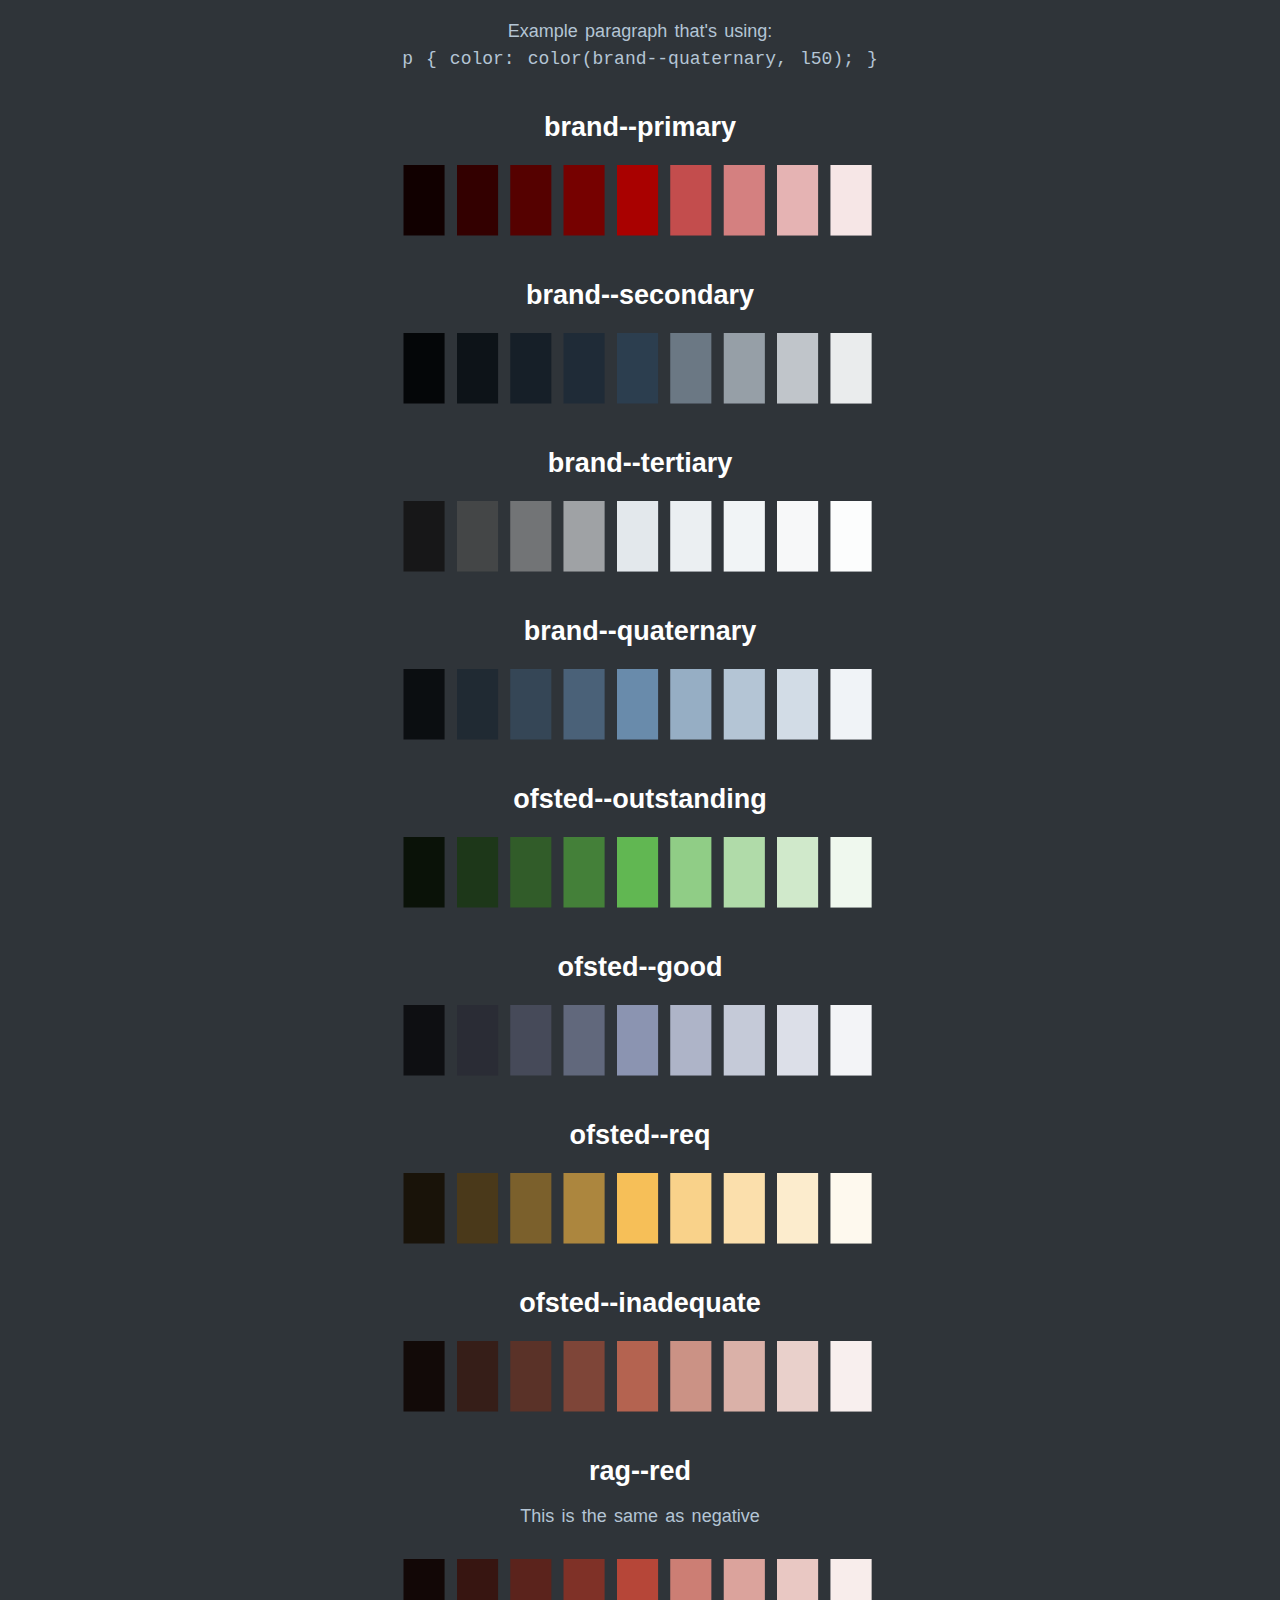
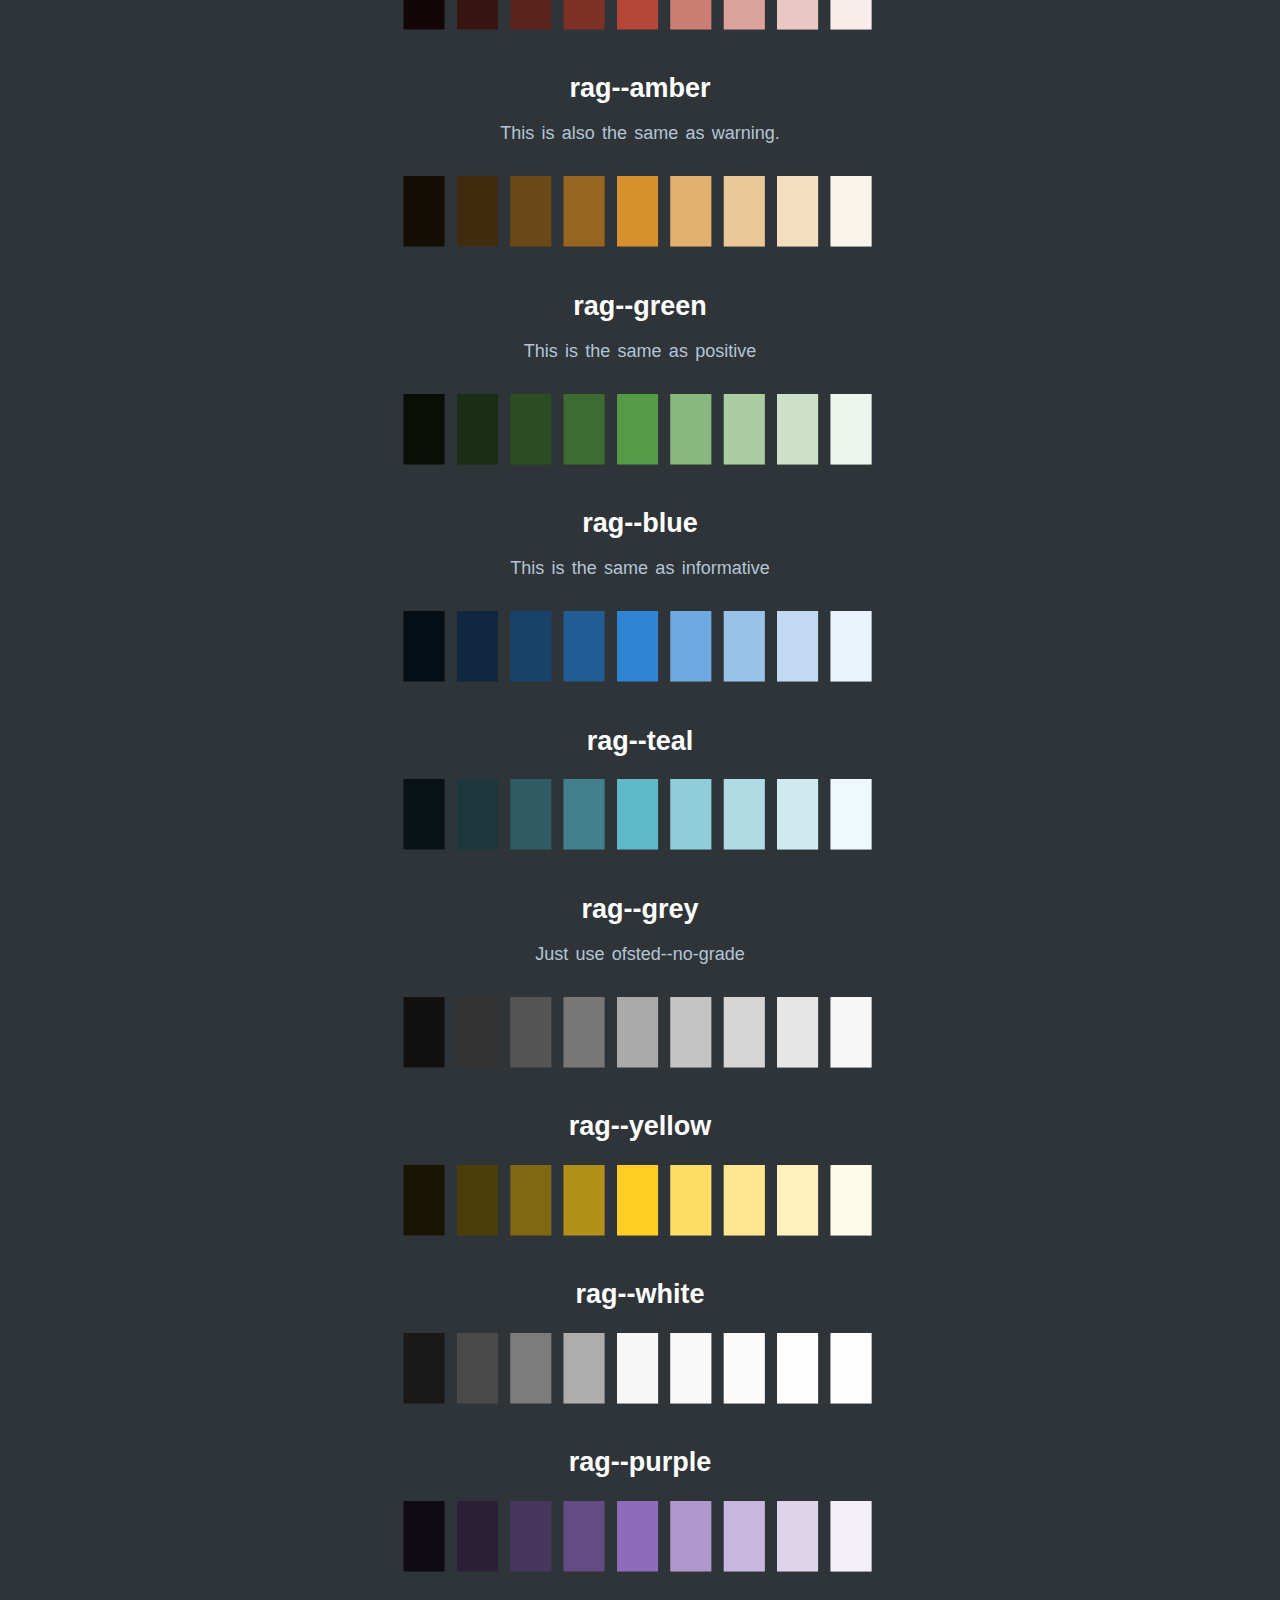
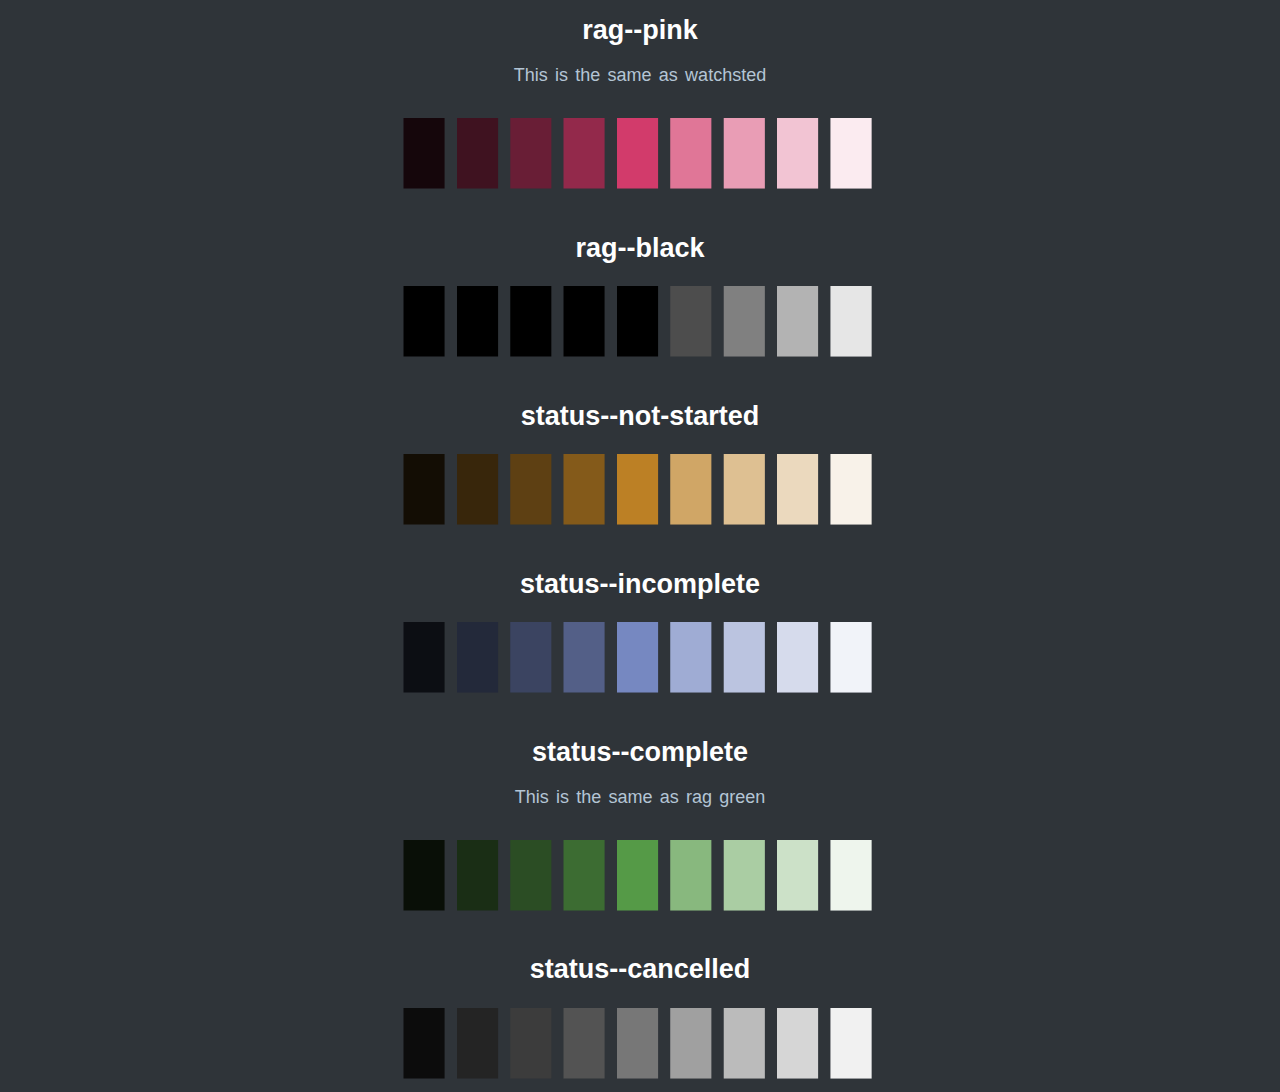
==== psp/sass-colors/index.html @ 6f85ba7f "sass colors example" ====
<!DOCTYPE html>
<html lang="en-GB" class="page  page--home">
<head>
<meta charset="UTF-8">
<meta name="viewport" content="width=device-width, minimum-scale=1.0">
<title>Sass Color Variants - Condensed</title>
<link href="style.css" rel="stylesheet" type="text/css">
</head>
<body>
    
<p>Example paragraph that's using: <br />

  <code>
    p {
    color: color(brand--quaternary, l50);
    }
  </code></p>

<h2>brand--primary</h2>
<span class="brand--primary-d90" title="d90">&block;</span>
<span class="brand--primary-d70" title="d70">&block;</span>
<span class="brand--primary-d50" title="d50">&block;</span>
<span class="brand--primary-d30" title="d30">&block;</span>
<span class="brand--primary">&block;</span>
<span class="brand--primary-l30" title="l30">&block;</span>
<span class="brand--primary-l50" title="l50">&block;</span>
<span class="brand--primary-l70" title="l70">&block;</span>
<span class="brand--primary-l90" title="l90">&block;</span>

<h2>brand--secondary</h2>
<span class="brand--secondary-d90" title="d90">&block;</span>
<span class="brand--secondary-d70" title="d70">&block;</span>
<span class="brand--secondary-d50" title="d50">&block;</span>
<span class="brand--secondary-d30" title="d30">&block;</span>
<span class="brand--secondary">&block;</span>
<span class="brand--secondary-l30" title="l30">&block;</span>
<span class="brand--secondary-l50" title="l50">&block;</span>
<span class="brand--secondary-l70" title="l70">&block;</span>
<span class="brand--secondary-l90" title="l90">&block;</span>

<h2>brand--tertiary</h2>
<span class="brand--tertiary-d90" title="d90">&block;</span>
<span class="brand--tertiary-d70" title="d70">&block;</span>
<span class="brand--tertiary-d50" title="d50">&block;</span>
<span class="brand--tertiary-d30" title="d30">&block;</span>
<span class="brand--tertiary">&block;</span>
<span class="brand--tertiary-l30" title="l30">&block;</span>
<span class="brand--tertiary-l50" title="l50">&block;</span>
<span class="brand--tertiary-l70" title="l70">&block;</span>
<span class="brand--tertiary-l90" title="l90">&block;</span>

<h2>brand--quaternary</h2>
<span class="brand--quaternary-d90" title="d90">&block;</span>
<span class="brand--quaternary-d70" title="d70">&block;</span>
<span class="brand--quaternary-d50" title="d50">&block;</span>
<span class="brand--quaternary-d30" title="d30">&block;</span>
<span class="brand--quaternary">&block;</span>
<span class="brand--quaternary-l30" title="l30">&block;</span>
<span class="brand--quaternary-l50" title="l50">&block;</span>
<span class="brand--quaternary-l70" title="l70">&block;</span>
<span class="brand--quaternary-l90" title="l90">&block;</span>

<h2>ofsted--outstanding</h2>
<span class="ofsted--outstanding-d90" title="d90">&block;</span>
<span class="ofsted--outstanding-d70" title="d70">&block;</span>
<span class="ofsted--outstanding-d50" title="d50">&block;</span>
<span class="ofsted--outstanding-d30" title="d30">&block;</span>
<span class="ofsted--outstanding">&block;</span>
<span class="ofsted--outstanding-l30" title="l30">&block;</span>
<span class="ofsted--outstanding-l50" title="l50">&block;</span>
<span class="ofsted--outstanding-l70" title="l70">&block;</span>
<span class="ofsted--outstanding-l90" title="l90">&block;</span>

<h2>ofsted--good</h2>
<span class="ofsted--good-d90" title="d90">&block;</span>
<span class="ofsted--good-d70" title="d70">&block;</span>
<span class="ofsted--good-d50" title="d50">&block;</span>
<span class="ofsted--good-d30" title="d30">&block;</span>
<span class="ofsted--good">&block;</span>
<span class="ofsted--good-l30" title="l30">&block;</span>
<span class="ofsted--good-l50" title="l50">&block;</span>
<span class="ofsted--good-l70" title="l70">&block;</span>
<span class="ofsted--good-l90" title="l90">&block;</span>

<h2>ofsted--req</h2>
<span class="ofsted--req-d90" title="d90">&block;</span>
<span class="ofsted--req-d70" title="d70">&block;</span>
<span class="ofsted--req-d50" title="d50">&block;</span>
<span class="ofsted--req-d30" title="d30">&block;</span>
<span class="ofsted--req">&block;</span>
<span class="ofsted--req-l30" title="l30">&block;</span>
<span class="ofsted--req-l50" title="l50">&block;</span>
<span class="ofsted--req-l70" title="l70">&block;</span>
<span class="ofsted--req-l90" title="l90">&block;</span>

<h2>ofsted--inadequate</h2>
<span class="ofsted--inadequate-d90" title="d90">&block;</span>
<span class="ofsted--inadequate-d70" title="d70">&block;</span>
<span class="ofsted--inadequate-d50" title="d50">&block;</span>
<span class="ofsted--inadequate-d30" title="d30">&block;</span>
<span class="ofsted--inadequate">&block;</span>
<span class="ofsted--inadequate-l30" title="l30">&block;</span>
<span class="ofsted--inadequate-l50" title="l50">&block;</span>
<span class="ofsted--inadequate-l70" title="l70">&block;</span>
<span class="ofsted--inadequate-l90" title="l90">&block;</span>

<h2>rag--red</h2>
<p>This is the same as negative</p>
<span class="rag--red-d90" title="d90">&block;</span>
<span class="rag--red-d70" title="d70">&block;</span>
<span class="rag--red-d50" title="d50">&block;</span>
<span class="rag--red-d30" title="d30">&block;</span>
<span class="rag--red">&block;</span>
<span class="rag--red-l30" title="l30">&block;</span>
<span class="rag--red-l50" title="l50">&block;</span>
<span class="rag--red-l70" title="l70">&block;</span>
<span class="rag--red-l90" title="l90">&block;</span>

<h2>rag--amber</h2>
<p>This is also the same as warning.</p>
<span class="rag--amber-d90" title="d90">&block;</span>
<span class="rag--amber-d70" title="d70">&block;</span>
<span class="rag--amber-d50" title="d50">&block;</span>
<span class="rag--amber-d30" title="d30">&block;</span>
<span class="rag--amber">&block;</span>
<span class="rag--amber-l30" title="l30">&block;</span>
<span class="rag--amber-l50" title="l50">&block;</span>
<span class="rag--amber-l70" title="l70">&block;</span>
<span class="rag--amber-l90" title="l90">&block;</span>

<h2>rag--green</h2>
<p>This is the same as positive</p>
<span class="rag--green-d90" title="d90">&block;</span>
<span class="rag--green-d70" title="d70">&block;</span>
<span class="rag--green-d50" title="d50">&block;</span>
<span class="rag--green-d30" title="d30">&block;</span>
<span class="rag--green">&block;</span>
<span class="rag--green-l30" title="l30">&block;</span>
<span class="rag--green-l50" title="l50">&block;</span>
<span class="rag--green-l70" title="l70">&block;</span>
<span class="rag--green-l90" title="l90">&block;</span>

<h2>rag--blue</h2>
<p>This is the same as informative</p>
<span class="rag--blue-d90" title="d90">&block;</span>
<span class="rag--blue-d70" title="d70">&block;</span>
<span class="rag--blue-d50" title="d50">&block;</span>
<span class="rag--blue-d30" title="d30">&block;</span>
<span class="rag--blue">&block;</span>
<span class="rag--blue-l30" title="l30">&block;</span>
<span class="rag--blue-l50" title="l50">&block;</span>
<span class="rag--blue-l70" title="l70">&block;</span>
<span class="rag--blue-l90" title="l90">&block;</span>

<h2>rag--teal</h2>
<span class="rag--teal-d90" title="d90">&block;</span>
<span class="rag--teal-d70" title="d70">&block;</span>
<span class="rag--teal-d50" title="d50">&block;</span>
<span class="rag--teal-d30" title="d30">&block;</span>
<span class="rag--teal">&block;</span>
<span class="rag--teal-l30" title="l30">&block;</span>
<span class="rag--teal-l50" title="l50">&block;</span>
<span class="rag--teal-l70" title="l70">&block;</span>
<span class="rag--teal-l90" title="l90">&block;</span>

<h2>rag--grey</h2>
<p>Just use ofsted--no-grade</p>
<span class="ofsted--no-grade-d90" title="d90">&block;</span>
<span class="ofsted--no-grade-d70" title="d70">&block;</span>
<span class="ofsted--no-grade-d50" title="d50">&block;</span>
<span class="ofsted--no-grade-d30" title="d30">&block;</span>
<span class="ofsted--no-grade">&block;</span>
<span class="ofsted--no-grade-l30" title="l30">&block;</span>
<span class="ofsted--no-grade-l50" title="l50">&block;</span>
<span class="ofsted--no-grade-l70" title="l70">&block;</span>
<span class="ofsted--no-grade-l90" title="l90">&block;</span>

<h2>rag--yellow</h2>
<span class="rag--yellow-d90" title="d90">&block;</span>
<span class="rag--yellow-d70" title="d70">&block;</span>
<span class="rag--yellow-d50" title="d50">&block;</span>
<span class="rag--yellow-d30" title="d30">&block;</span>
<span class="rag--yellow">&block;</span>
<span class="rag--yellow-l30" title="l30">&block;</span>
<span class="rag--yellow-l50" title="l50">&block;</span>
<span class="rag--yellow-l70" title="l70">&block;</span>
<span class="rag--yellow-l90" title="l90">&block;</span>

<h2>rag--white</h2>
<span class="rag--white-d90" title="d90">&block;</span>
<span class="rag--white-d70" title="d70">&block;</span>
<span class="rag--white-d50" title="d50">&block;</span>
<span class="rag--white-d30" title="d30">&block;</span>
<span class="rag--white">&block;</span>
<span class="rag--white-l30" title="l30">&block;</span>
<span class="rag--white-l50" title="l50">&block;</span>
<span class="rag--white-l70" title="l70">&block;</span>
<span class="rag--white-l90" title="l90">&block;</span>

<h2>rag--purple</h2>
<span class="rag--purple-d90" title="d90">&block;</span>
<span class="rag--purple-d70" title="d70">&block;</span>
<span class="rag--purple-d50" title="d50">&block;</span>
<span class="rag--purple-d30" title="d30">&block;</span>
<span class="rag--purple">&block;</span>
<span class="rag--purple-l30" title="l30">&block;</span>
<span class="rag--purple-l50" title="l50">&block;</span>
<span class="rag--purple-l70" title="l70">&block;</span>
<span class="rag--purple-l90" title="l90">&block;</span>

<h2>rag--pink</h2>
<p>This is the same as watchsted</p>
<span class="rag--pink-d90" title="d90">&block;</span>
<span class="rag--pink-d70" title="d70">&block;</span>
<span class="rag--pink-d50" title="d50">&block;</span>
<span class="rag--pink-d30" title="d30">&block;</span>
<span class="rag--pink">&block;</span>
<span class="rag--pink-l30" title="l30">&block;</span>
<span class="rag--pink-l50" title="l50">&block;</span>
<span class="rag--pink-l70" title="l70">&block;</span>
<span class="rag--pink-l90" title="l90">&block;</span>

<h2>rag--black</h2>
<span class="rag--black-d90" title="d90">&block;</span>
<span class="rag--black-d70" title="d70">&block;</span>
<span class="rag--black-d50" title="d50">&block;</span>
<span class="rag--black-d30" title="d30">&block;</span>
<span class="rag--black">&block;</span>
<span class="rag--black-l30" title="l30">&block;</span>
<span class="rag--black-l50" title="l50">&block;</span>
<span class="rag--black-l70" title="l70">&block;</span>
<span class="rag--black-l90" title="l90">&block;</span>

<h2>status--not-started</h2>
<span class="status--not-started-d90" title="d90">&block;</span>
<span class="status--not-started-d70" title="d70">&block;</span>
<span class="status--not-started-d50" title="d50">&block;</span>
<span class="status--not-started-d30" title="d30">&block;</span>
<span class="status--not-started">&block;</span>
<span class="status--not-started-l30" title="l30">&block;</span>
<span class="status--not-started-l50" title="l50">&block;</span>
<span class="status--not-started-l70" title="l70">&block;</span>
<span class="status--not-started-l90" title="l90">&block;</span>

<h2>status--incomplete</h2>
<span class="status--incomplete-d90" title="d90">&block;</span>
<span class="status--incomplete-d70" title="d70">&block;</span>
<span class="status--incomplete-d50" title="d50">&block;</span>
<span class="status--incomplete-d30" title="d30">&block;</span>
<span class="status--incomplete">&block;</span>
<span class="status--incomplete-l30" title="l30">&block;</span>
<span class="status--incomplete-l50" title="l50">&block;</span>
<span class="status--incomplete-l70" title="l70">&block;</span>
<span class="status--incomplete-l90" title="l90">&block;</span>

<h2>status--complete</h2>
<p>This is the same as rag green</p>
<span class="rag--green-d90" title="d90">&block;</span>
<span class="rag--green-d70" title="d70">&block;</span>
<span class="rag--green-d50" title="d50">&block;</span>
<span class="rag--green-d30" title="d30">&block;</span>
<span class="rag--green">&block;</span>
<span class="rag--green-l30" title="l30">&block;</span>
<span class="rag--green-l50" title="l50">&block;</span>
<span class="rag--green-l70" title="l70">&block;</span>
<span class="rag--green-l90" title="l90">&block;</span>

<h2>status--cancelled</h2>
<span class="status--cancelled-d90" title="d90">&block;</span>
<span class="status--cancelled-d70" title="d70">&block;</span>
<span class="status--cancelled-d50" title="d50">&block;</span>
<span class="status--cancelled-d30" title="d30">&block;</span>
<span class="status--cancelled">&block;</span>
<span class="status--cancelled-l30" title="l30">&block;</span>
<span class="status--cancelled-l50" title="l50">&block;</span>
<span class="status--cancelled-l70" title="l70">&block;</span>
<span class="status--cancelled-l90" title="l90">&block;</span>
---- psp/sass-colors/style.css ----
@import url("https://fonts.googleapis.com/css?family=Open + Sans:400, 700");
body {
  background-color: #2f3439;
  font-family: "Open Sans", sans-serif;
  text-align: center;
  color: white;
  line-height: 1.5;
  font-size: 18px;
  word-spacing: 0.125em; }

h2 {
  line-height: 1;
  margin-top: 1.5em;
  margin-bottom: 0.5em; }

span {
  display: inline-block;
  margin-right: 5px;
  font-size: 58px; }

.brand--primary {
  color: #a90100; }

.brand--primary-l30 {
  color: #c34d4d; }

.brand--primary-d30 {
  color: #760100; }

.brand--primary-l50 {
  color: #d48080; }

.brand--primary-d50 {
  color: #550100; }

.brand--primary-l70 {
  color: #e5b3b3; }

.brand--primary-d70 {
  color: #330000; }

.brand--primary-l90 {
  color: #f6e6e6; }

.brand--primary-d90 {
  color: #110000; }

.brand--secondary {
  color: #2c3e4f; }

.brand--secondary-l30 {
  color: #6b7884; }

.brand--secondary-d30 {
  color: #1f2b37; }

.brand--secondary-l50 {
  color: #969fa7; }

.brand--secondary-d50 {
  color: #161f28; }

.brand--secondary-l70 {
  color: #c0c5ca; }

.brand--secondary-d70 {
  color: #0d1318; }

.brand--secondary-l90 {
  color: #eaeced; }

.brand--secondary-d90 {
  color: #040608; }

.brand--tertiary {
  color: #e3e8ec; }

.brand--tertiary-l30 {
  color: #ebeff2; }

.brand--tertiary-d30 {
  color: #9fa2a5; }

.brand--tertiary-l50 {
  color: #f1f4f6; }

.brand--tertiary-d50 {
  color: #727476; }

.brand--tertiary-l70 {
  color: #f7f8f9; }

.brand--tertiary-d70 {
  color: #444647; }

.brand--tertiary-l90 {
  color: #fcfdfd; }

.brand--tertiary-d90 {
  color: #171718; }

.brand--quaternary {
  color: #698bab; }

.brand--quaternary-l30 {
  color: #96aec4; }

.brand--quaternary-d30 {
  color: #4a6178; }

.brand--quaternary-l50 {
  color: #b4c5d5; }

.brand--quaternary-d50 {
  color: #354656; }

.brand--quaternary-l70 {
  color: #d2dce6; }

.brand--quaternary-d70 {
  color: #202a33; }

.brand--quaternary-l90 {
  color: #f0f3f7; }

.brand--quaternary-d90 {
  color: #0b0e11; }

.rag--red {
  color: #b64638; }

.rag--red-l30 {
  color: #cc7e74; }

.rag--red-d30 {
  color: #7f3127; }

.rag--red-l50 {
  color: #dba39c; }

.rag--red-d50 {
  color: #5b231c; }

.rag--red-l70 {
  color: #e9c8c3; }

.rag--red-d70 {
  color: #371511; }

.rag--red-l90 {
  color: #f8edeb; }

.rag--red-d90 {
  color: #120706; }

.rag--blue {
  color: #3184d4; }

.rag--blue-l30 {
  color: #6fa9e1; }

.rag--blue-d30 {
  color: #225c94; }

.rag--blue-l50 {
  color: #98c2ea; }

.rag--blue-d50 {
  color: #19426a; }

.rag--blue-l70 {
  color: #c1daf2; }

.rag--blue-d70 {
  color: #0f2840; }

.rag--blue-l90 {
  color: #eaf3fb; }

.rag--blue-d90 {
  color: #050d15; }

.rag--amber {
  color: #d6902e; }

.rag--amber-l30 {
  color: #e2b16d; }

.rag--amber-d30 {
  color: #966520; }

.rag--amber-l50 {
  color: #ebc897; }

.rag--amber-d50 {
  color: #6b4817; }

.rag--amber-l70 {
  color: #f3dec0; }

.rag--amber-d70 {
  color: #402b0e; }

.rag--amber-l90 {
  color: #fbf4ea; }

.rag--amber-d90 {
  color: #150e05; }

.rag--green {
  color: #559a47; }

.rag--green-l30 {
  color: #88b87e; }

.rag--green-d30 {
  color: #3c6c32; }

.rag--green-l50 {
  color: #aacda3; }

.rag--green-d50 {
  color: #2b4d24; }

.rag--green-l70 {
  color: #cce1c8; }

.rag--green-d70 {
  color: #1a2e15; }

.rag--green-l90 {
  color: #eef5ed; }

.rag--green-d90 {
  color: #090f07; }

.rag--yellow {
  color: #fece25; }

.rag--yellow-l30 {
  color: #fedd66; }

.rag--yellow-d30 {
  color: #b2901a; }

.rag--yellow-l50 {
  color: #ffe792; }

.rag--yellow-d50 {
  color: #7f6713; }

.rag--yellow-l70 {
  color: #fff0be; }

.rag--yellow-d70 {
  color: #4c3e0b; }

.rag--yellow-l90 {
  color: #fffae9; }

.rag--yellow-d90 {
  color: #191504; }

.rag--purple {
  color: #8e6cbb; }

.rag--purple-l30 {
  color: #b098cf; }

.rag--purple-d30 {
  color: #634c83; }

.rag--purple-l50 {
  color: #c7b6dd; }

.rag--purple-d50 {
  color: #47365e; }

.rag--purple-l70 {
  color: #ddd3eb; }

.rag--purple-d70 {
  color: #2b2038; }

.rag--purple-l90 {
  color: #f4f0f8; }

.rag--purple-d90 {
  color: #0e0b13; }

.rag--white {
  color: #f7f7f7; }

.rag--white-l30 {
  color: #f9f9f9; }

.rag--white-d30 {
  color: #adadad; }

.rag--white-l50 {
  color: #fbfbfb; }

.rag--white-d50 {
  color: #7c7c7c; }

.rag--white-l70 {
  color: #fdfdfd; }

.rag--white-d70 {
  color: #4a4a4a; }

.rag--white-l90 {
  color: #fefefe; }

.rag--white-d90 {
  color: #191919; }

.rag--black {
  color: black; }

.rag--black-l30 {
  color: #4d4d4d; }

.rag--black-d30 {
  color: black; }

.rag--black-l50 {
  color: gray; }

.rag--black-d50 {
  color: black; }

.rag--black-l70 {
  color: #b3b3b3; }

.rag--black-d70 {
  color: black; }

.rag--black-l90 {
  color: #e6e6e6; }

.rag--black-d90 {
  color: black; }

.rag--teal {
  color: #5eb8c8; }

.rag--teal-l30 {
  color: #8ecdd9; }

.rag--teal-d30 {
  color: #42818c; }

.rag--teal-l50 {
  color: #afdce4; }

.rag--teal-d50 {
  color: #2f5c64; }

.rag--teal-l70 {
  color: #cfeaef; }

.rag--teal-d70 {
  color: #1c373c; }

.rag--teal-l90 {
  color: #eff8fa; }

.rag--teal-d90 {
  color: #091214; }

.rag--pink {
  color: #d23b6b; }

.rag--pink-l30 {
  color: #e07697; }

.rag--pink-d30 {
  color: #93294b; }

.rag--pink-l50 {
  color: #e99db5; }

.rag--pink-d50 {
  color: #691e36; }

.rag--pink-l70 {
  color: #f2c4d3; }

.rag--pink-d70 {
  color: #3f1220; }

.rag--pink-l90 {
  color: #fbebf0; }

.rag--pink-d90 {
  color: #15060b; }

.ofsted--outstanding {
  color: #61b752; }

.ofsted--outstanding-l30 {
  color: #90cd86; }

.ofsted--outstanding-d30 {
  color: #448039; }

.ofsted--outstanding-l50 {
  color: #b0dba9; }

.ofsted--outstanding-d50 {
  color: #315c29; }

.ofsted--outstanding-l70 {
  color: #d0e9cb; }

.ofsted--outstanding-d70 {
  color: #1d3719; }

.ofsted--outstanding-l90 {
  color: #eff8ee; }

.ofsted--outstanding-d90 {
  color: #0a1208; }

.ofsted--good {
  color: #8b94b1; }

.ofsted--good-l30 {
  color: #aeb4c8; }

.ofsted--good-d30 {
  color: #61687c; }

.ofsted--good-l50 {
  color: #c5cad8; }

.ofsted--good-d50 {
  color: #464a59; }

.ofsted--good-l70 {
  color: #dcdfe8; }

.ofsted--good-d70 {
  color: #2a2c35; }

.ofsted--good-l90 {
  color: #f3f4f7; }

.ofsted--good-d90 {
  color: #0e0f12; }

.ofsted--req {
  color: #f6bf58; }

.ofsted--req-l30 {
  color: #f9d28a; }

.ofsted--req-d30 {
  color: #ac863e; }

.ofsted--req-l50 {
  color: #fbdfac; }

.ofsted--req-d50 {
  color: #7b602c; }

.ofsted--req-l70 {
  color: #fceccd; }

.ofsted--req-d70 {
  color: #4a391a; }

.ofsted--req-l90 {
  color: #fef9ee; }

.ofsted--req-d90 {
  color: #191309; }

.ofsted--inadequate {
  color: #b46350; }

.ofsted--inadequate-l30 {
  color: #cb9285; }

.ofsted--inadequate-d30 {
  color: #7e4538; }

.ofsted--inadequate-l50 {
  color: #dab1a8; }

.ofsted--inadequate-d50 {
  color: #5a3228; }

.ofsted--inadequate-l70 {
  color: #e9d0cb; }

.ofsted--inadequate-d70 {
  color: #361e18; }

.ofsted--inadequate-l90 {
  color: #f8efee; }

.ofsted--inadequate-d90 {
  color: #120a08; }

.ofsted--no-grade {
  color: #aaa; }

.ofsted--no-grade-l30 {
  color: #c4c4c4; }

.ofsted--no-grade-d30 {
  color: #777777; }

.ofsted--no-grade-l50 {
  color: #d5d5d5; }

.ofsted--no-grade-d50 {
  color: #555555; }

.ofsted--no-grade-l70 {
  color: #e6e6e6; }

.ofsted--no-grade-d70 {
  color: #333333; }

.ofsted--no-grade-l90 {
  color: #f7f7f7; }

.ofsted--no-grade-d90 {
  color: #111111; }

.status--not-started {
  color: #bc8025; }

.status--not-started-l30 {
  color: #d0a666; }

.status--not-started-d30 {
  color: #845a1a; }

.status--not-started-l50 {
  color: #dec092; }

.status--not-started-d50 {
  color: #5e4013; }

.status--not-started-l70 {
  color: #ebd9be; }

.status--not-started-d70 {
  color: #38260b; }

.status--not-started-l90 {
  color: #f8f2e9; }

.status--not-started-d90 {
  color: #130d04; }

.status--incomplete {
  color: #7688c1; }

.status--incomplete-l30 {
  color: #9facd4; }

.status--incomplete-d30 {
  color: #535f87; }

.status--incomplete-l50 {
  color: #bbc4e0; }

.status--incomplete-d50 {
  color: #3b4461; }

.status--incomplete-l70 {
  color: #d6dbec; }

.status--incomplete-d70 {
  color: #23293a; }

.status--incomplete-l90 {
  color: #f1f3f9; }

.status--incomplete-d90 {
  color: #0c0e13; }

.status--cancelled {
  color: #777; }

.status--cancelled-l30 {
  color: #a0a0a0; }

.status--cancelled-d30 {
  color: #535353; }

.status--cancelled-l50 {
  color: #bbbbbb; }

.status--cancelled-d50 {
  color: #3c3c3c; }

.status--cancelled-l70 {
  color: #d6d6d6; }

.status--cancelled-d70 {
  color: #242424; }

.status--cancelled-l90 {
  color: #f1f1f1; }

.status--cancelled-d90 {
  color: #0c0c0c; }

p {
  color: #b4c5d5; }

/*# sourceMappingURL=style.css.map */
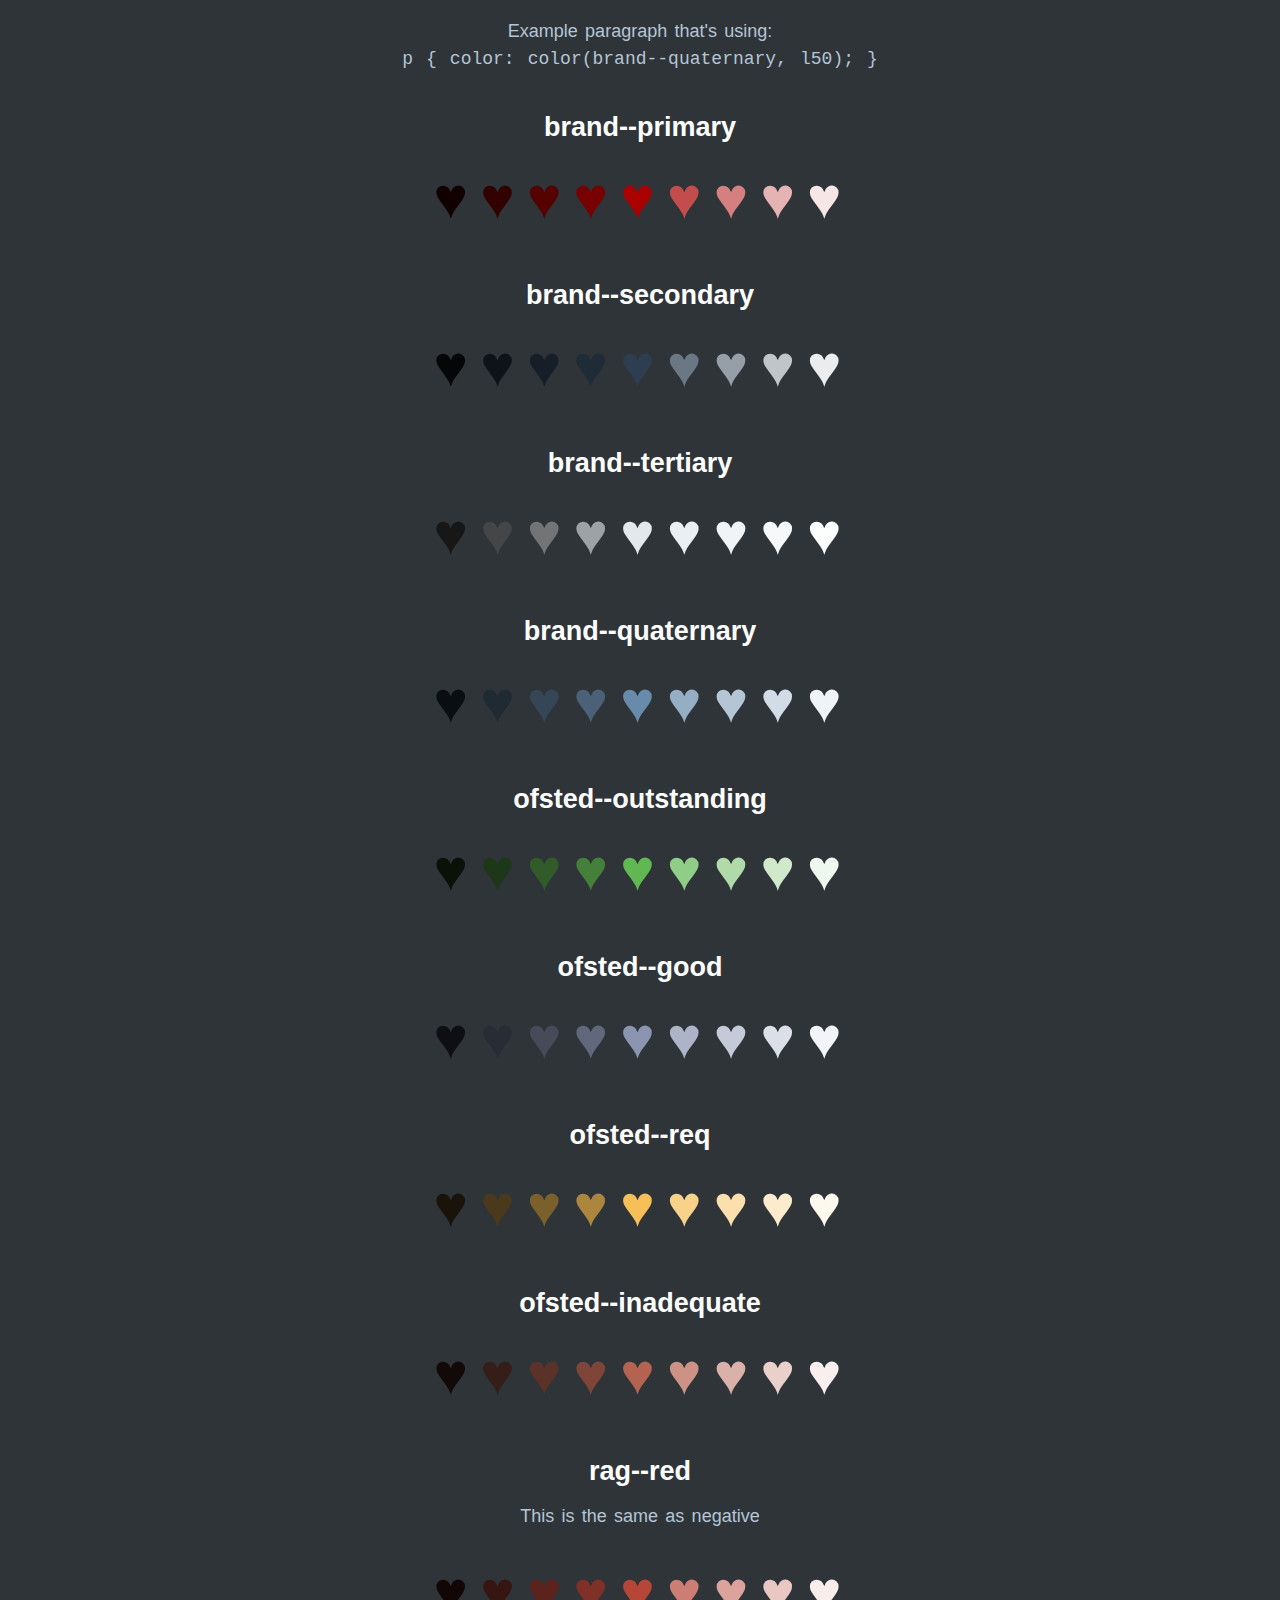
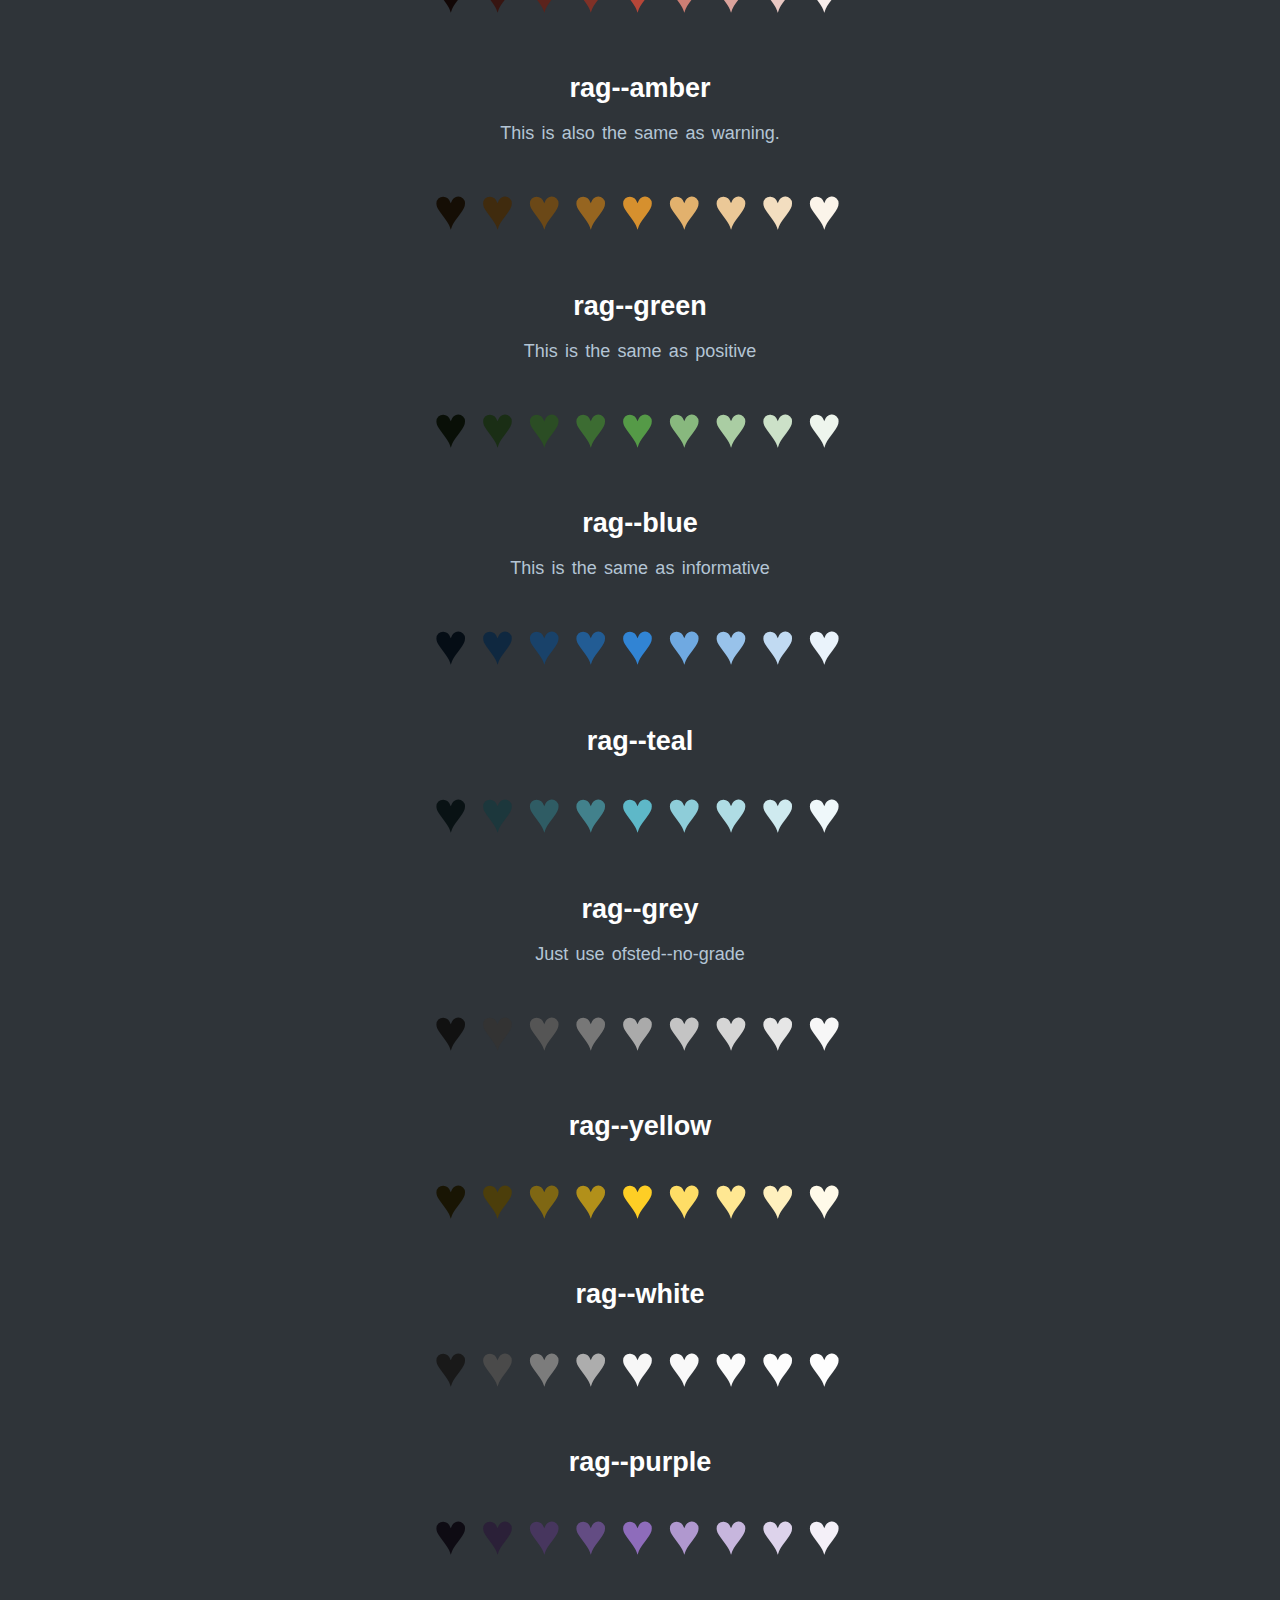
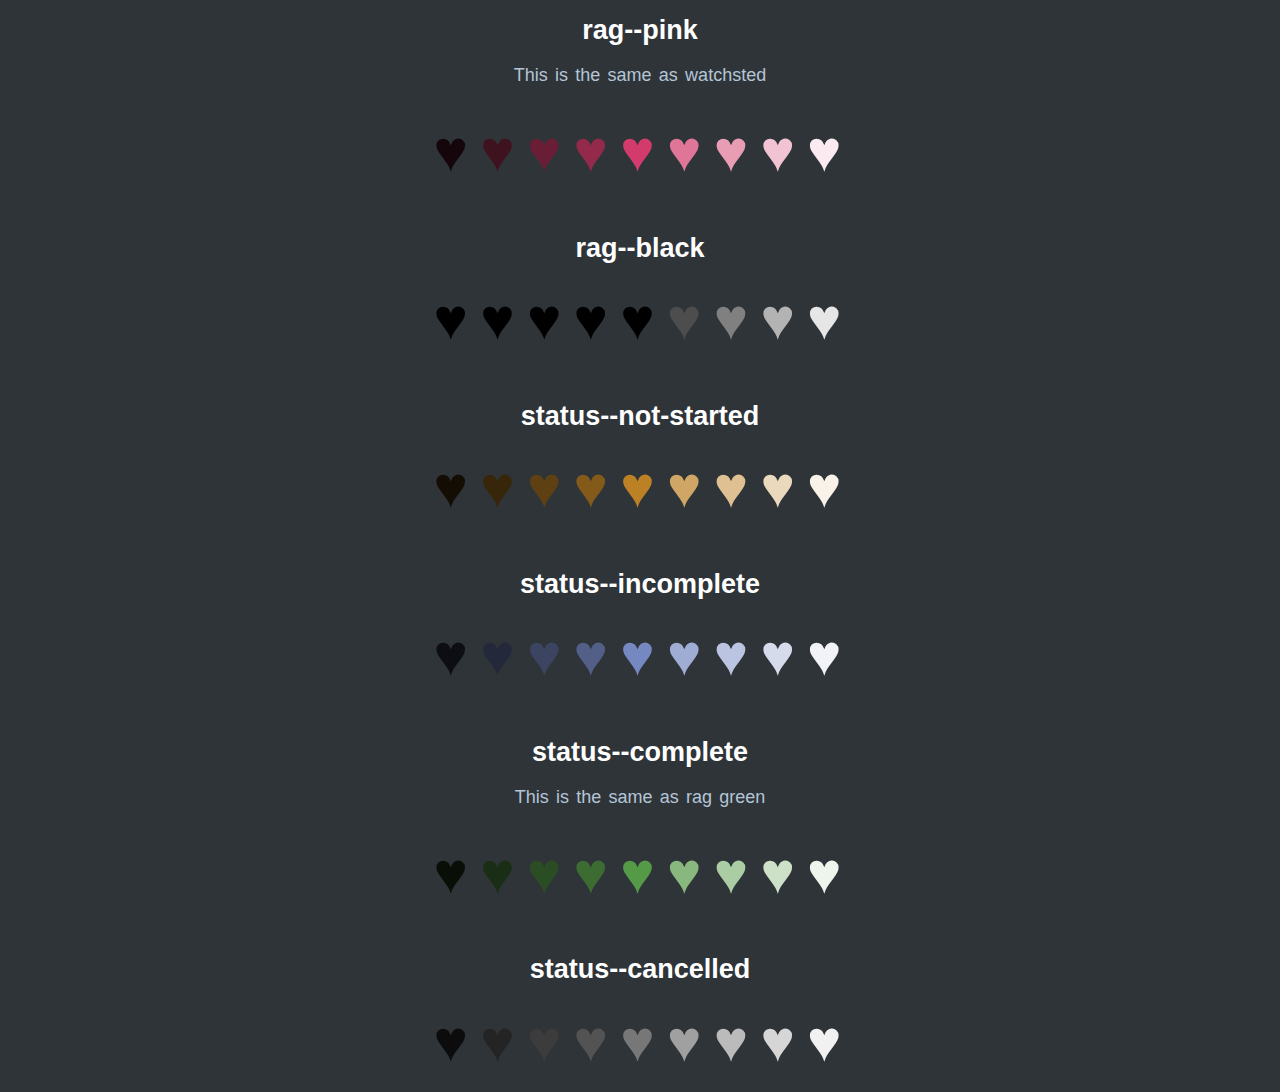
==== commit dd594a2c: "square to heart" ====
--- a/psp/sass-colors/index.html
+++ b/psp/sass-colors/index.html
@@ -17,261 +17,261 @@
   </code></p>
 
 <h2>brand--primary</h2>
-<span class="brand--primary-d90" title="d90">&block;</span>
-<span class="brand--primary-d70" title="d70">&block;</span>
-<span class="brand--primary-d50" title="d50">&block;</span>
-<span class="brand--primary-d30" title="d30">&block;</span>
-<span class="brand--primary">&block;</span>
-<span class="brand--primary-l30" title="l30">&block;</span>
-<span class="brand--primary-l50" title="l50">&block;</span>
-<span class="brand--primary-l70" title="l70">&block;</span>
-<span class="brand--primary-l90" title="l90">&block;</span>
+<span class="brand--primary-d90" title="d90">&hearts;</span>
+<span class="brand--primary-d70" title="d70">&hearts;</span>
+<span class="brand--primary-d50" title="d50">&hearts;</span>
+<span class="brand--primary-d30" title="d30">&hearts;</span>
+<span class="brand--primary">&hearts;</span>
+<span class="brand--primary-l30" title="l30">&hearts;</span>
+<span class="brand--primary-l50" title="l50">&hearts;</span>
+<span class="brand--primary-l70" title="l70">&hearts;</span>
+<span class="brand--primary-l90" title="l90">&hearts;</span>
 
 <h2>brand--secondary</h2>
-<span class="brand--secondary-d90" title="d90">&block;</span>
-<span class="brand--secondary-d70" title="d70">&block;</span>
-<span class="brand--secondary-d50" title="d50">&block;</span>
-<span class="brand--secondary-d30" title="d30">&block;</span>
-<span class="brand--secondary">&block;</span>
-<span class="brand--secondary-l30" title="l30">&block;</span>
-<span class="brand--secondary-l50" title="l50">&block;</span>
-<span class="brand--secondary-l70" title="l70">&block;</span>
-<span class="brand--secondary-l90" title="l90">&block;</span>
+<span class="brand--secondary-d90" title="d90">&hearts;</span>
+<span class="brand--secondary-d70" title="d70">&hearts;</span>
+<span class="brand--secondary-d50" title="d50">&hearts;</span>
+<span class="brand--secondary-d30" title="d30">&hearts;</span>
+<span class="brand--secondary">&hearts;</span>
+<span class="brand--secondary-l30" title="l30">&hearts;</span>
+<span class="brand--secondary-l50" title="l50">&hearts;</span>
+<span class="brand--secondary-l70" title="l70">&hearts;</span>
+<span class="brand--secondary-l90" title="l90">&hearts;</span>
 
 <h2>brand--tertiary</h2>
-<span class="brand--tertiary-d90" title="d90">&block;</span>
-<span class="brand--tertiary-d70" title="d70">&block;</span>
-<span class="brand--tertiary-d50" title="d50">&block;</span>
-<span class="brand--tertiary-d30" title="d30">&block;</span>
-<span class="brand--tertiary">&block;</span>
-<span class="brand--tertiary-l30" title="l30">&block;</span>
-<span class="brand--tertiary-l50" title="l50">&block;</span>
-<span class="brand--tertiary-l70" title="l70">&block;</span>
-<span class="brand--tertiary-l90" title="l90">&block;</span>
+<span class="brand--tertiary-d90" title="d90">&hearts;</span>
+<span class="brand--tertiary-d70" title="d70">&hearts;</span>
+<span class="brand--tertiary-d50" title="d50">&hearts;</span>
+<span class="brand--tertiary-d30" title="d30">&hearts;</span>
+<span class="brand--tertiary">&hearts;</span>
+<span class="brand--tertiary-l30" title="l30">&hearts;</span>
+<span class="brand--tertiary-l50" title="l50">&hearts;</span>
+<span class="brand--tertiary-l70" title="l70">&hearts;</span>
+<span class="brand--tertiary-l90" title="l90">&hearts;</span>
 
 <h2>brand--quaternary</h2>
-<span class="brand--quaternary-d90" title="d90">&block;</span>
-<span class="brand--quaternary-d70" title="d70">&block;</span>
-<span class="brand--quaternary-d50" title="d50">&block;</span>
-<span class="brand--quaternary-d30" title="d30">&block;</span>
-<span class="brand--quaternary">&block;</span>
-<span class="brand--quaternary-l30" title="l30">&block;</span>
-<span class="brand--quaternary-l50" title="l50">&block;</span>
-<span class="brand--quaternary-l70" title="l70">&block;</span>
-<span class="brand--quaternary-l90" title="l90">&block;</span>
+<span class="brand--quaternary-d90" title="d90">&hearts;</span>
+<span class="brand--quaternary-d70" title="d70">&hearts;</span>
+<span class="brand--quaternary-d50" title="d50">&hearts;</span>
+<span class="brand--quaternary-d30" title="d30">&hearts;</span>
+<span class="brand--quaternary">&hearts;</span>
+<span class="brand--quaternary-l30" title="l30">&hearts;</span>
+<span class="brand--quaternary-l50" title="l50">&hearts;</span>
+<span class="brand--quaternary-l70" title="l70">&hearts;</span>
+<span class="brand--quaternary-l90" title="l90">&hearts;</span>
 
 <h2>ofsted--outstanding</h2>
-<span class="ofsted--outstanding-d90" title="d90">&block;</span>
-<span class="ofsted--outstanding-d70" title="d70">&block;</span>
-<span class="ofsted--outstanding-d50" title="d50">&block;</span>
-<span class="ofsted--outstanding-d30" title="d30">&block;</span>
-<span class="ofsted--outstanding">&block;</span>
-<span class="ofsted--outstanding-l30" title="l30">&block;</span>
-<span class="ofsted--outstanding-l50" title="l50">&block;</span>
-<span class="ofsted--outstanding-l70" title="l70">&block;</span>
-<span class="ofsted--outstanding-l90" title="l90">&block;</span>
+<span class="ofsted--outstanding-d90" title="d90">&hearts;</span>
+<span class="ofsted--outstanding-d70" title="d70">&hearts;</span>
+<span class="ofsted--outstanding-d50" title="d50">&hearts;</span>
+<span class="ofsted--outstanding-d30" title="d30">&hearts;</span>
+<span class="ofsted--outstanding">&hearts;</span>
+<span class="ofsted--outstanding-l30" title="l30">&hearts;</span>
+<span class="ofsted--outstanding-l50" title="l50">&hearts;</span>
+<span class="ofsted--outstanding-l70" title="l70">&hearts;</span>
+<span class="ofsted--outstanding-l90" title="l90">&hearts;</span>
 
 <h2>ofsted--good</h2>
-<span class="ofsted--good-d90" title="d90">&block;</span>
-<span class="ofsted--good-d70" title="d70">&block;</span>
-<span class="ofsted--good-d50" title="d50">&block;</span>
-<span class="ofsted--good-d30" title="d30">&block;</span>
-<span class="ofsted--good">&block;</span>
-<span class="ofsted--good-l30" title="l30">&block;</span>
-<span class="ofsted--good-l50" title="l50">&block;</span>
-<span class="ofsted--good-l70" title="l70">&block;</span>
-<span class="ofsted--good-l90" title="l90">&block;</span>
+<span class="ofsted--good-d90" title="d90">&hearts;</span>
+<span class="ofsted--good-d70" title="d70">&hearts;</span>
+<span class="ofsted--good-d50" title="d50">&hearts;</span>
+<span class="ofsted--good-d30" title="d30">&hearts;</span>
+<span class="ofsted--good">&hearts;</span>
+<span class="ofsted--good-l30" title="l30">&hearts;</span>
+<span class="ofsted--good-l50" title="l50">&hearts;</span>
+<span class="ofsted--good-l70" title="l70">&hearts;</span>
+<span class="ofsted--good-l90" title="l90">&hearts;</span>
 
 <h2>ofsted--req</h2>
-<span class="ofsted--req-d90" title="d90">&block;</span>
-<span class="ofsted--req-d70" title="d70">&block;</span>
-<span class="ofsted--req-d50" title="d50">&block;</span>
-<span class="ofsted--req-d30" title="d30">&block;</span>
-<span class="ofsted--req">&block;</span>
-<span class="ofsted--req-l30" title="l30">&block;</span>
-<span class="ofsted--req-l50" title="l50">&block;</span>
-<span class="ofsted--req-l70" title="l70">&block;</span>
-<span class="ofsted--req-l90" title="l90">&block;</span>
+<span class="ofsted--req-d90" title="d90">&hearts;</span>
+<span class="ofsted--req-d70" title="d70">&hearts;</span>
+<span class="ofsted--req-d50" title="d50">&hearts;</span>
+<span class="ofsted--req-d30" title="d30">&hearts;</span>
+<span class="ofsted--req">&hearts;</span>
+<span class="ofsted--req-l30" title="l30">&hearts;</span>
+<span class="ofsted--req-l50" title="l50">&hearts;</span>
+<span class="ofsted--req-l70" title="l70">&hearts;</span>
+<span class="ofsted--req-l90" title="l90">&hearts;</span>
 
 <h2>ofsted--inadequate</h2>
-<span class="ofsted--inadequate-d90" title="d90">&block;</span>
-<span class="ofsted--inadequate-d70" title="d70">&block;</span>
-<span class="ofsted--inadequate-d50" title="d50">&block;</span>
-<span class="ofsted--inadequate-d30" title="d30">&block;</span>
-<span class="ofsted--inadequate">&block;</span>
-<span class="ofsted--inadequate-l30" title="l30">&block;</span>
-<span class="ofsted--inadequate-l50" title="l50">&block;</span>
-<span class="ofsted--inadequate-l70" title="l70">&block;</span>
-<span class="ofsted--inadequate-l90" title="l90">&block;</span>
+<span class="ofsted--inadequate-d90" title="d90">&hearts;</span>
+<span class="ofsted--inadequate-d70" title="d70">&hearts;</span>
+<span class="ofsted--inadequate-d50" title="d50">&hearts;</span>
+<span class="ofsted--inadequate-d30" title="d30">&hearts;</span>
+<span class="ofsted--inadequate">&hearts;</span>
+<span class="ofsted--inadequate-l30" title="l30">&hearts;</span>
+<span class="ofsted--inadequate-l50" title="l50">&hearts;</span>
+<span class="ofsted--inadequate-l70" title="l70">&hearts;</span>
+<span class="ofsted--inadequate-l90" title="l90">&hearts;</span>
 
 <h2>rag--red</h2>
 <p>This is the same as negative</p>
-<span class="rag--red-d90" title="d90">&block;</span>
-<span class="rag--red-d70" title="d70">&block;</span>
-<span class="rag--red-d50" title="d50">&block;</span>
-<span class="rag--red-d30" title="d30">&block;</span>
-<span class="rag--red">&block;</span>
-<span class="rag--red-l30" title="l30">&block;</span>
-<span class="rag--red-l50" title="l50">&block;</span>
-<span class="rag--red-l70" title="l70">&block;</span>
-<span class="rag--red-l90" title="l90">&block;</span>
+<span class="rag--red-d90" title="d90">&hearts;</span>
+<span class="rag--red-d70" title="d70">&hearts;</span>
+<span class="rag--red-d50" title="d50">&hearts;</span>
+<span class="rag--red-d30" title="d30">&hearts;</span>
+<span class="rag--red">&hearts;</span>
+<span class="rag--red-l30" title="l30">&hearts;</span>
+<span class="rag--red-l50" title="l50">&hearts;</span>
+<span class="rag--red-l70" title="l70">&hearts;</span>
+<span class="rag--red-l90" title="l90">&hearts;</span>
 
 <h2>rag--amber</h2>
 <p>This is also the same as warning.</p>
-<span class="rag--amber-d90" title="d90">&block;</span>
-<span class="rag--amber-d70" title="d70">&block;</span>
-<span class="rag--amber-d50" title="d50">&block;</span>
-<span class="rag--amber-d30" title="d30">&block;</span>
-<span class="rag--amber">&block;</span>
-<span class="rag--amber-l30" title="l30">&block;</span>
-<span class="rag--amber-l50" title="l50">&block;</span>
-<span class="rag--amber-l70" title="l70">&block;</span>
-<span class="rag--amber-l90" title="l90">&block;</span>
+<span class="rag--amber-d90" title="d90">&hearts;</span>
+<span class="rag--amber-d70" title="d70">&hearts;</span>
+<span class="rag--amber-d50" title="d50">&hearts;</span>
+<span class="rag--amber-d30" title="d30">&hearts;</span>
+<span class="rag--amber">&hearts;</span>
+<span class="rag--amber-l30" title="l30">&hearts;</span>
+<span class="rag--amber-l50" title="l50">&hearts;</span>
+<span class="rag--amber-l70" title="l70">&hearts;</span>
+<span class="rag--amber-l90" title="l90">&hearts;</span>
 
 <h2>rag--green</h2>
 <p>This is the same as positive</p>
-<span class="rag--green-d90" title="d90">&block;</span>
-<span class="rag--green-d70" title="d70">&block;</span>
-<span class="rag--green-d50" title="d50">&block;</span>
-<span class="rag--green-d30" title="d30">&block;</span>
-<span class="rag--green">&block;</span>
-<span class="rag--green-l30" title="l30">&block;</span>
-<span class="rag--green-l50" title="l50">&block;</span>
-<span class="rag--green-l70" title="l70">&block;</span>
-<span class="rag--green-l90" title="l90">&block;</span>
+<span class="rag--green-d90" title="d90">&hearts;</span>
+<span class="rag--green-d70" title="d70">&hearts;</span>
+<span class="rag--green-d50" title="d50">&hearts;</span>
+<span class="rag--green-d30" title="d30">&hearts;</span>
+<span class="rag--green">&hearts;</span>
+<span class="rag--green-l30" title="l30">&hearts;</span>
+<span class="rag--green-l50" title="l50">&hearts;</span>
+<span class="rag--green-l70" title="l70">&hearts;</span>
+<span class="rag--green-l90" title="l90">&hearts;</span>
 
 <h2>rag--blue</h2>
 <p>This is the same as informative</p>
-<span class="rag--blue-d90" title="d90">&block;</span>
-<span class="rag--blue-d70" title="d70">&block;</span>
-<span class="rag--blue-d50" title="d50">&block;</span>
-<span class="rag--blue-d30" title="d30">&block;</span>
-<span class="rag--blue">&block;</span>
-<span class="rag--blue-l30" title="l30">&block;</span>
-<span class="rag--blue-l50" title="l50">&block;</span>
-<span class="rag--blue-l70" title="l70">&block;</span>
-<span class="rag--blue-l90" title="l90">&block;</span>
+<span class="rag--blue-d90" title="d90">&hearts;</span>
+<span class="rag--blue-d70" title="d70">&hearts;</span>
+<span class="rag--blue-d50" title="d50">&hearts;</span>
+<span class="rag--blue-d30" title="d30">&hearts;</span>
+<span class="rag--blue">&hearts;</span>
+<span class="rag--blue-l30" title="l30">&hearts;</span>
+<span class="rag--blue-l50" title="l50">&hearts;</span>
+<span class="rag--blue-l70" title="l70">&hearts;</span>
+<span class="rag--blue-l90" title="l90">&hearts;</span>
 
 <h2>rag--teal</h2>
-<span class="rag--teal-d90" title="d90">&block;</span>
-<span class="rag--teal-d70" title="d70">&block;</span>
-<span class="rag--teal-d50" title="d50">&block;</span>
-<span class="rag--teal-d30" title="d30">&block;</span>
-<span class="rag--teal">&block;</span>
-<span class="rag--teal-l30" title="l30">&block;</span>
-<span class="rag--teal-l50" title="l50">&block;</span>
-<span class="rag--teal-l70" title="l70">&block;</span>
-<span class="rag--teal-l90" title="l90">&block;</span>
+<span class="rag--teal-d90" title="d90">&hearts;</span>
+<span class="rag--teal-d70" title="d70">&hearts;</span>
+<span class="rag--teal-d50" title="d50">&hearts;</span>
+<span class="rag--teal-d30" title="d30">&hearts;</span>
+<span class="rag--teal">&hearts;</span>
+<span class="rag--teal-l30" title="l30">&hearts;</span>
+<span class="rag--teal-l50" title="l50">&hearts;</span>
+<span class="rag--teal-l70" title="l70">&hearts;</span>
+<span class="rag--teal-l90" title="l90">&hearts;</span>
 
 <h2>rag--grey</h2>
 <p>Just use ofsted--no-grade</p>
-<span class="ofsted--no-grade-d90" title="d90">&block;</span>
-<span class="ofsted--no-grade-d70" title="d70">&block;</span>
-<span class="ofsted--no-grade-d50" title="d50">&block;</span>
-<span class="ofsted--no-grade-d30" title="d30">&block;</span>
-<span class="ofsted--no-grade">&block;</span>
-<span class="ofsted--no-grade-l30" title="l30">&block;</span>
-<span class="ofsted--no-grade-l50" title="l50">&block;</span>
-<span class="ofsted--no-grade-l70" title="l70">&block;</span>
-<span class="ofsted--no-grade-l90" title="l90">&block;</span>
+<span class="ofsted--no-grade-d90" title="d90">&hearts;</span>
+<span class="ofsted--no-grade-d70" title="d70">&hearts;</span>
+<span class="ofsted--no-grade-d50" title="d50">&hearts;</span>
+<span class="ofsted--no-grade-d30" title="d30">&hearts;</span>
+<span class="ofsted--no-grade">&hearts;</span>
+<span class="ofsted--no-grade-l30" title="l30">&hearts;</span>
+<span class="ofsted--no-grade-l50" title="l50">&hearts;</span>
+<span class="ofsted--no-grade-l70" title="l70">&hearts;</span>
+<span class="ofsted--no-grade-l90" title="l90">&hearts;</span>
 
 <h2>rag--yellow</h2>
-<span class="rag--yellow-d90" title="d90">&block;</span>
-<span class="rag--yellow-d70" title="d70">&block;</span>
-<span class="rag--yellow-d50" title="d50">&block;</span>
-<span class="rag--yellow-d30" title="d30">&block;</span>
-<span class="rag--yellow">&block;</span>
-<span class="rag--yellow-l30" title="l30">&block;</span>
-<span class="rag--yellow-l50" title="l50">&block;</span>
-<span class="rag--yellow-l70" title="l70">&block;</span>
-<span class="rag--yellow-l90" title="l90">&block;</span>
+<span class="rag--yellow-d90" title="d90">&hearts;</span>
+<span class="rag--yellow-d70" title="d70">&hearts;</span>
+<span class="rag--yellow-d50" title="d50">&hearts;</span>
+<span class="rag--yellow-d30" title="d30">&hearts;</span>
+<span class="rag--yellow">&hearts;</span>
+<span class="rag--yellow-l30" title="l30">&hearts;</span>
+<span class="rag--yellow-l50" title="l50">&hearts;</span>
+<span class="rag--yellow-l70" title="l70">&hearts;</span>
+<span class="rag--yellow-l90" title="l90">&hearts;</span>
 
 <h2>rag--white</h2>
-<span class="rag--white-d90" title="d90">&block;</span>
-<span class="rag--white-d70" title="d70">&block;</span>
-<span class="rag--white-d50" title="d50">&block;</span>
-<span class="rag--white-d30" title="d30">&block;</span>
-<span class="rag--white">&block;</span>
-<span class="rag--white-l30" title="l30">&block;</span>
-<span class="rag--white-l50" title="l50">&block;</span>
-<span class="rag--white-l70" title="l70">&block;</span>
-<span class="rag--white-l90" title="l90">&block;</span>
+<span class="rag--white-d90" title="d90">&hearts;</span>
+<span class="rag--white-d70" title="d70">&hearts;</span>
+<span class="rag--white-d50" title="d50">&hearts;</span>
+<span class="rag--white-d30" title="d30">&hearts;</span>
+<span class="rag--white">&hearts;</span>
+<span class="rag--white-l30" title="l30">&hearts;</span>
+<span class="rag--white-l50" title="l50">&hearts;</span>
+<span class="rag--white-l70" title="l70">&hearts;</span>
+<span class="rag--white-l90" title="l90">&hearts;</span>
 
 <h2>rag--purple</h2>
-<span class="rag--purple-d90" title="d90">&block;</span>
-<span class="rag--purple-d70" title="d70">&block;</span>
-<span class="rag--purple-d50" title="d50">&block;</span>
-<span class="rag--purple-d30" title="d30">&block;</span>
-<span class="rag--purple">&block;</span>
-<span class="rag--purple-l30" title="l30">&block;</span>
-<span class="rag--purple-l50" title="l50">&block;</span>
-<span class="rag--purple-l70" title="l70">&block;</span>
-<span class="rag--purple-l90" title="l90">&block;</span>
+<span class="rag--purple-d90" title="d90">&hearts;</span>
+<span class="rag--purple-d70" title="d70">&hearts;</span>
+<span class="rag--purple-d50" title="d50">&hearts;</span>
+<span class="rag--purple-d30" title="d30">&hearts;</span>
+<span class="rag--purple">&hearts;</span>
+<span class="rag--purple-l30" title="l30">&hearts;</span>
+<span class="rag--purple-l50" title="l50">&hearts;</span>
+<span class="rag--purple-l70" title="l70">&hearts;</span>
+<span class="rag--purple-l90" title="l90">&hearts;</span>
 
 <h2>rag--pink</h2>
 <p>This is the same as watchsted</p>
-<span class="rag--pink-d90" title="d90">&block;</span>
-<span class="rag--pink-d70" title="d70">&block;</span>
-<span class="rag--pink-d50" title="d50">&block;</span>
-<span class="rag--pink-d30" title="d30">&block;</span>
-<span class="rag--pink">&block;</span>
-<span class="rag--pink-l30" title="l30">&block;</span>
-<span class="rag--pink-l50" title="l50">&block;</span>
-<span class="rag--pink-l70" title="l70">&block;</span>
-<span class="rag--pink-l90" title="l90">&block;</span>
+<span class="rag--pink-d90" title="d90">&hearts;</span>
+<span class="rag--pink-d70" title="d70">&hearts;</span>
+<span class="rag--pink-d50" title="d50">&hearts;</span>
+<span class="rag--pink-d30" title="d30">&hearts;</span>
+<span class="rag--pink">&hearts;</span>
+<span class="rag--pink-l30" title="l30">&hearts;</span>
+<span class="rag--pink-l50" title="l50">&hearts;</span>
+<span class="rag--pink-l70" title="l70">&hearts;</span>
+<span class="rag--pink-l90" title="l90">&hearts;</span>
 
 <h2>rag--black</h2>
-<span class="rag--black-d90" title="d90">&block;</span>
-<span class="rag--black-d70" title="d70">&block;</span>
-<span class="rag--black-d50" title="d50">&block;</span>
-<span class="rag--black-d30" title="d30">&block;</span>
-<span class="rag--black">&block;</span>
-<span class="rag--black-l30" title="l30">&block;</span>
-<span class="rag--black-l50" title="l50">&block;</span>
-<span class="rag--black-l70" title="l70">&block;</span>
-<span class="rag--black-l90" title="l90">&block;</span>
+<span class="rag--black-d90" title="d90">&hearts;</span>
+<span class="rag--black-d70" title="d70">&hearts;</span>
+<span class="rag--black-d50" title="d50">&hearts;</span>
+<span class="rag--black-d30" title="d30">&hearts;</span>
+<span class="rag--black">&hearts;</span>
+<span class="rag--black-l30" title="l30">&hearts;</span>
+<span class="rag--black-l50" title="l50">&hearts;</span>
+<span class="rag--black-l70" title="l70">&hearts;</span>
+<span class="rag--black-l90" title="l90">&hearts;</span>
 
 <h2>status--not-started</h2>
-<span class="status--not-started-d90" title="d90">&block;</span>
-<span class="status--not-started-d70" title="d70">&block;</span>
-<span class="status--not-started-d50" title="d50">&block;</span>
-<span class="status--not-started-d30" title="d30">&block;</span>
-<span class="status--not-started">&block;</span>
-<span class="status--not-started-l30" title="l30">&block;</span>
-<span class="status--not-started-l50" title="l50">&block;</span>
-<span class="status--not-started-l70" title="l70">&block;</span>
-<span class="status--not-started-l90" title="l90">&block;</span>
+<span class="status--not-started-d90" title="d90">&hearts;</span>
+<span class="status--not-started-d70" title="d70">&hearts;</span>
+<span class="status--not-started-d50" title="d50">&hearts;</span>
+<span class="status--not-started-d30" title="d30">&hearts;</span>
+<span class="status--not-started">&hearts;</span>
+<span class="status--not-started-l30" title="l30">&hearts;</span>
+<span class="status--not-started-l50" title="l50">&hearts;</span>
+<span class="status--not-started-l70" title="l70">&hearts;</span>
+<span class="status--not-started-l90" title="l90">&hearts;</span>
 
 <h2>status--incomplete</h2>
-<span class="status--incomplete-d90" title="d90">&block;</span>
-<span class="status--incomplete-d70" title="d70">&block;</span>
-<span class="status--incomplete-d50" title="d50">&block;</span>
-<span class="status--incomplete-d30" title="d30">&block;</span>
-<span class="status--incomplete">&block;</span>
-<span class="status--incomplete-l30" title="l30">&block;</span>
-<span class="status--incomplete-l50" title="l50">&block;</span>
-<span class="status--incomplete-l70" title="l70">&block;</span>
-<span class="status--incomplete-l90" title="l90">&block;</span>
+<span class="status--incomplete-d90" title="d90">&hearts;</span>
+<span class="status--incomplete-d70" title="d70">&hearts;</span>
+<span class="status--incomplete-d50" title="d50">&hearts;</span>
+<span class="status--incomplete-d30" title="d30">&hearts;</span>
+<span class="status--incomplete">&hearts;</span>
+<span class="status--incomplete-l30" title="l30">&hearts;</span>
+<span class="status--incomplete-l50" title="l50">&hearts;</span>
+<span class="status--incomplete-l70" title="l70">&hearts;</span>
+<span class="status--incomplete-l90" title="l90">&hearts;</span>
 
 <h2>status--complete</h2>
 <p>This is the same as rag green</p>
-<span class="rag--green-d90" title="d90">&block;</span>
-<span class="rag--green-d70" title="d70">&block;</span>
-<span class="rag--green-d50" title="d50">&block;</span>
-<span class="rag--green-d30" title="d30">&block;</span>
-<span class="rag--green">&block;</span>
-<span class="rag--green-l30" title="l30">&block;</span>
-<span class="rag--green-l50" title="l50">&block;</span>
-<span class="rag--green-l70" title="l70">&block;</span>
-<span class="rag--green-l90" title="l90">&block;</span>
+<span class="rag--green-d90" title="d90">&hearts;</span>
+<span class="rag--green-d70" title="d70">&hearts;</span>
+<span class="rag--green-d50" title="d50">&hearts;</span>
+<span class="rag--green-d30" title="d30">&hearts;</span>
+<span class="rag--green">&hearts;</span>
+<span class="rag--green-l30" title="l30">&hearts;</span>
+<span class="rag--green-l50" title="l50">&hearts;</span>
+<span class="rag--green-l70" title="l70">&hearts;</span>
+<span class="rag--green-l90" title="l90">&hearts;</span>
 
 <h2>status--cancelled</h2>
-<span class="status--cancelled-d90" title="d90">&block;</span>
-<span class="status--cancelled-d70" title="d70">&block;</span>
-<span class="status--cancelled-d50" title="d50">&block;</span>
-<span class="status--cancelled-d30" title="d30">&block;</span>
-<span class="status--cancelled">&block;</span>
-<span class="status--cancelled-l30" title="l30">&block;</span>
-<span class="status--cancelled-l50" title="l50">&block;</span>
-<span class="status--cancelled-l70" title="l70">&block;</span>
-<span class="status--cancelled-l90" title="l90">&block;</span>+<span class="status--cancelled-d90" title="d90">&hearts;</span>
+<span class="status--cancelled-d70" title="d70">&hearts;</span>
+<span class="status--cancelled-d50" title="d50">&hearts;</span>
+<span class="status--cancelled-d30" title="d30">&hearts;</span>
+<span class="status--cancelled">&hearts;</span>
+<span class="status--cancelled-l30" title="l30">&hearts;</span>
+<span class="status--cancelled-l50" title="l50">&hearts;</span>
+<span class="status--cancelled-l70" title="l70">&hearts;</span>
+<span class="status--cancelled-l90" title="l90">&hearts;</span>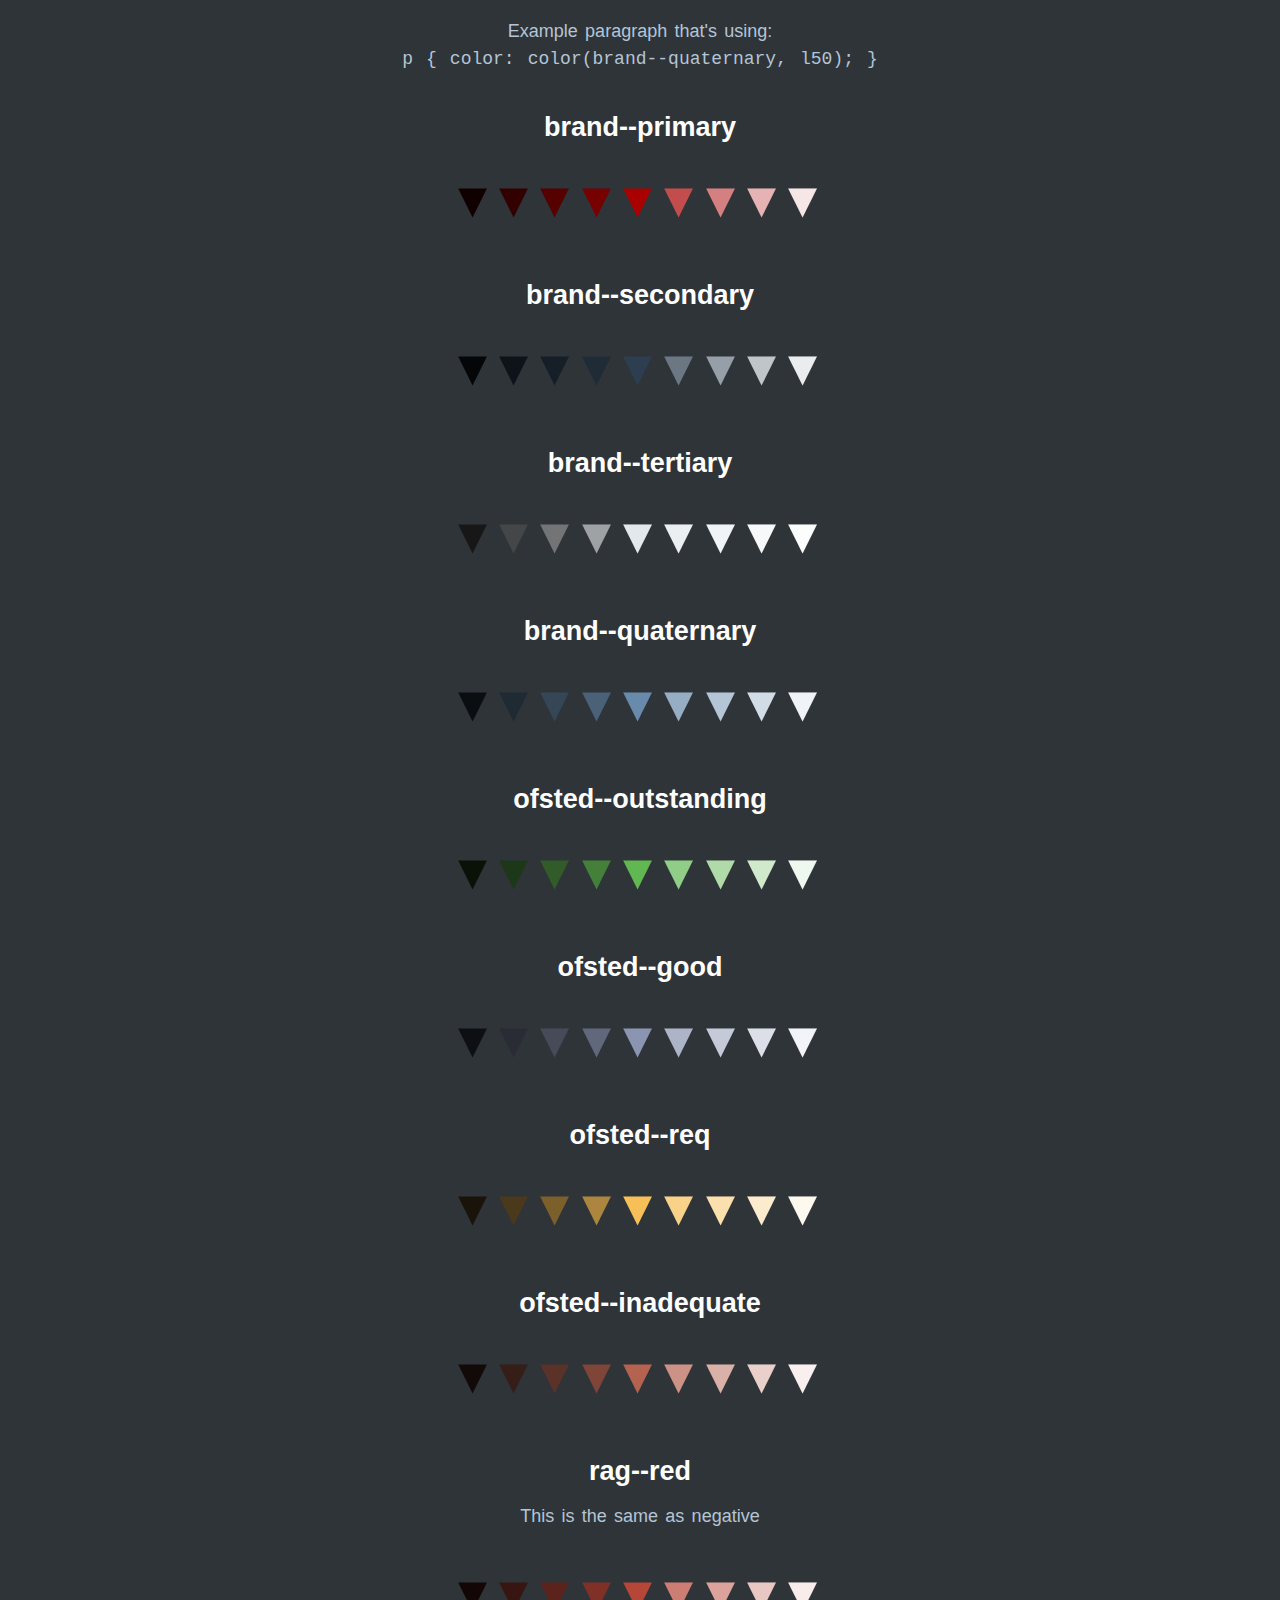
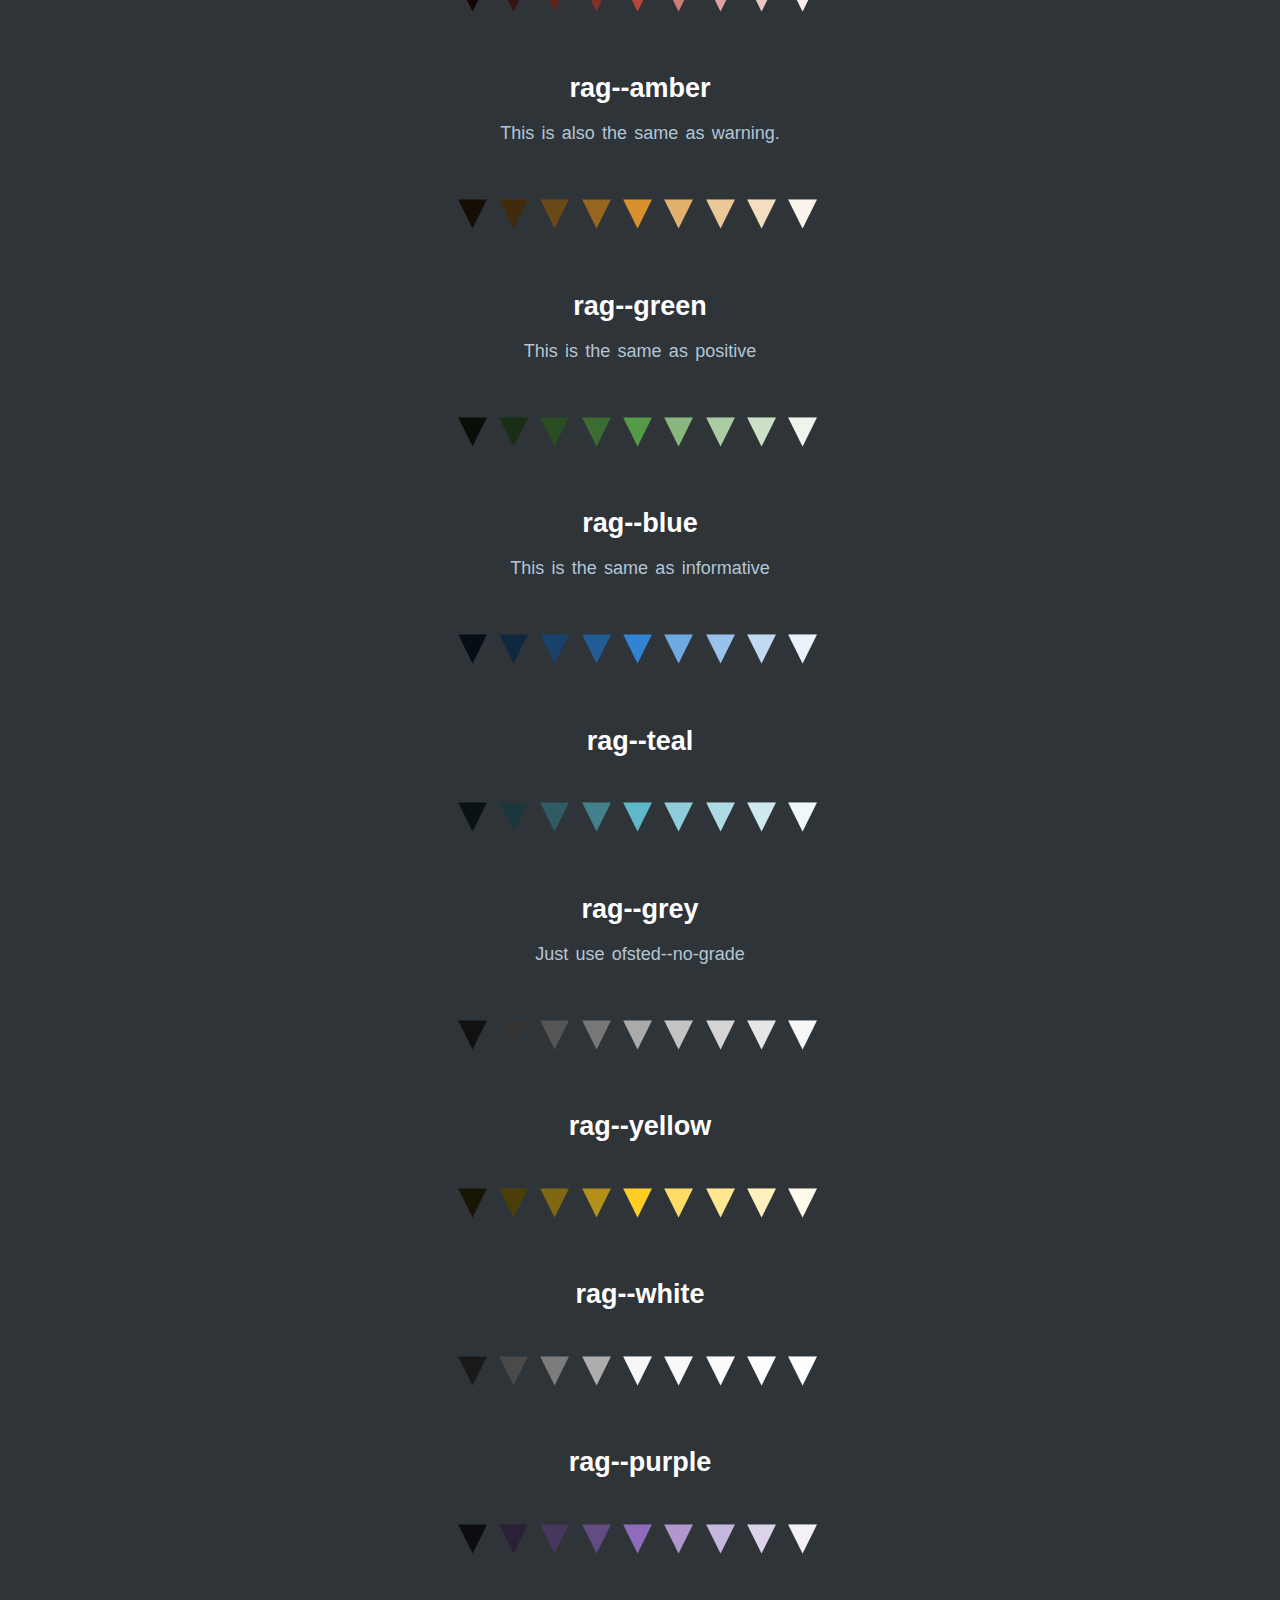
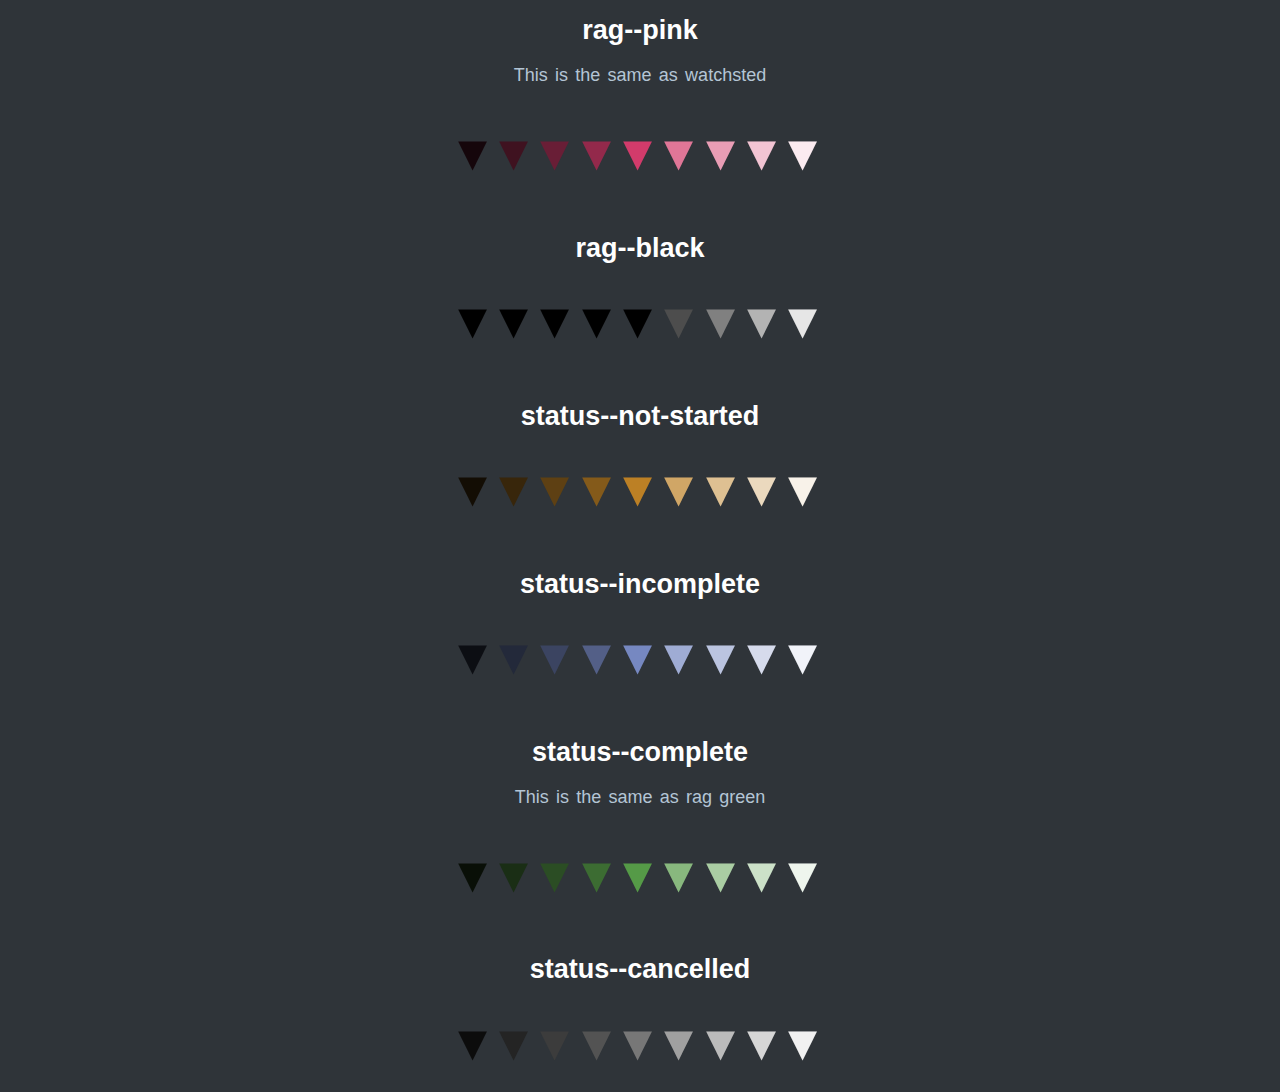
==== commit 063939c0: "heart to triangle" ====
--- a/psp/sass-colors/index.html
+++ b/psp/sass-colors/index.html
@@ -17,261 +17,261 @@
   </code></p>
 
 <h2>brand--primary</h2>
-<span class="brand--primary-d90" title="d90">&hearts;</span>
-<span class="brand--primary-d70" title="d70">&hearts;</span>
-<span class="brand--primary-d50" title="d50">&hearts;</span>
-<span class="brand--primary-d30" title="d30">&hearts;</span>
-<span class="brand--primary">&hearts;</span>
-<span class="brand--primary-l30" title="l30">&hearts;</span>
-<span class="brand--primary-l50" title="l50">&hearts;</span>
-<span class="brand--primary-l70" title="l70">&hearts;</span>
-<span class="brand--primary-l90" title="l90">&hearts;</span>
+<span class="brand--primary-d90" title="d90">&#9662;</span>
+<span class="brand--primary-d70" title="d70">&#9662;</span>
+<span class="brand--primary-d50" title="d50">&#9662;</span>
+<span class="brand--primary-d30" title="d30">&#9662;</span>
+<span class="brand--primary">&#9662;</span>
+<span class="brand--primary-l30" title="l30">&#9662;</span>
+<span class="brand--primary-l50" title="l50">&#9662;</span>
+<span class="brand--primary-l70" title="l70">&#9662;</span>
+<span class="brand--primary-l90" title="l90">&#9662;</span>
 
 <h2>brand--secondary</h2>
-<span class="brand--secondary-d90" title="d90">&hearts;</span>
-<span class="brand--secondary-d70" title="d70">&hearts;</span>
-<span class="brand--secondary-d50" title="d50">&hearts;</span>
-<span class="brand--secondary-d30" title="d30">&hearts;</span>
-<span class="brand--secondary">&hearts;</span>
-<span class="brand--secondary-l30" title="l30">&hearts;</span>
-<span class="brand--secondary-l50" title="l50">&hearts;</span>
-<span class="brand--secondary-l70" title="l70">&hearts;</span>
-<span class="brand--secondary-l90" title="l90">&hearts;</span>
+<span class="brand--secondary-d90" title="d90">&#9662;</span>
+<span class="brand--secondary-d70" title="d70">&#9662;</span>
+<span class="brand--secondary-d50" title="d50">&#9662;</span>
+<span class="brand--secondary-d30" title="d30">&#9662;</span>
+<span class="brand--secondary">&#9662;</span>
+<span class="brand--secondary-l30" title="l30">&#9662;</span>
+<span class="brand--secondary-l50" title="l50">&#9662;</span>
+<span class="brand--secondary-l70" title="l70">&#9662;</span>
+<span class="brand--secondary-l90" title="l90">&#9662;</span>
 
 <h2>brand--tertiary</h2>
-<span class="brand--tertiary-d90" title="d90">&hearts;</span>
-<span class="brand--tertiary-d70" title="d70">&hearts;</span>
-<span class="brand--tertiary-d50" title="d50">&hearts;</span>
-<span class="brand--tertiary-d30" title="d30">&hearts;</span>
-<span class="brand--tertiary">&hearts;</span>
-<span class="brand--tertiary-l30" title="l30">&hearts;</span>
-<span class="brand--tertiary-l50" title="l50">&hearts;</span>
-<span class="brand--tertiary-l70" title="l70">&hearts;</span>
-<span class="brand--tertiary-l90" title="l90">&hearts;</span>
+<span class="brand--tertiary-d90" title="d90">&#9662;</span>
+<span class="brand--tertiary-d70" title="d70">&#9662;</span>
+<span class="brand--tertiary-d50" title="d50">&#9662;</span>
+<span class="brand--tertiary-d30" title="d30">&#9662;</span>
+<span class="brand--tertiary">&#9662;</span>
+<span class="brand--tertiary-l30" title="l30">&#9662;</span>
+<span class="brand--tertiary-l50" title="l50">&#9662;</span>
+<span class="brand--tertiary-l70" title="l70">&#9662;</span>
+<span class="brand--tertiary-l90" title="l90">&#9662;</span>
 
 <h2>brand--quaternary</h2>
-<span class="brand--quaternary-d90" title="d90">&hearts;</span>
-<span class="brand--quaternary-d70" title="d70">&hearts;</span>
-<span class="brand--quaternary-d50" title="d50">&hearts;</span>
-<span class="brand--quaternary-d30" title="d30">&hearts;</span>
-<span class="brand--quaternary">&hearts;</span>
-<span class="brand--quaternary-l30" title="l30">&hearts;</span>
-<span class="brand--quaternary-l50" title="l50">&hearts;</span>
-<span class="brand--quaternary-l70" title="l70">&hearts;</span>
-<span class="brand--quaternary-l90" title="l90">&hearts;</span>
+<span class="brand--quaternary-d90" title="d90">&#9662;</span>
+<span class="brand--quaternary-d70" title="d70">&#9662;</span>
+<span class="brand--quaternary-d50" title="d50">&#9662;</span>
+<span class="brand--quaternary-d30" title="d30">&#9662;</span>
+<span class="brand--quaternary">&#9662;</span>
+<span class="brand--quaternary-l30" title="l30">&#9662;</span>
+<span class="brand--quaternary-l50" title="l50">&#9662;</span>
+<span class="brand--quaternary-l70" title="l70">&#9662;</span>
+<span class="brand--quaternary-l90" title="l90">&#9662;</span>
 
 <h2>ofsted--outstanding</h2>
-<span class="ofsted--outstanding-d90" title="d90">&hearts;</span>
-<span class="ofsted--outstanding-d70" title="d70">&hearts;</span>
-<span class="ofsted--outstanding-d50" title="d50">&hearts;</span>
-<span class="ofsted--outstanding-d30" title="d30">&hearts;</span>
-<span class="ofsted--outstanding">&hearts;</span>
-<span class="ofsted--outstanding-l30" title="l30">&hearts;</span>
-<span class="ofsted--outstanding-l50" title="l50">&hearts;</span>
-<span class="ofsted--outstanding-l70" title="l70">&hearts;</span>
-<span class="ofsted--outstanding-l90" title="l90">&hearts;</span>
+<span class="ofsted--outstanding-d90" title="d90">&#9662;</span>
+<span class="ofsted--outstanding-d70" title="d70">&#9662;</span>
+<span class="ofsted--outstanding-d50" title="d50">&#9662;</span>
+<span class="ofsted--outstanding-d30" title="d30">&#9662;</span>
+<span class="ofsted--outstanding">&#9662;</span>
+<span class="ofsted--outstanding-l30" title="l30">&#9662;</span>
+<span class="ofsted--outstanding-l50" title="l50">&#9662;</span>
+<span class="ofsted--outstanding-l70" title="l70">&#9662;</span>
+<span class="ofsted--outstanding-l90" title="l90">&#9662;</span>
 
 <h2>ofsted--good</h2>
-<span class="ofsted--good-d90" title="d90">&hearts;</span>
-<span class="ofsted--good-d70" title="d70">&hearts;</span>
-<span class="ofsted--good-d50" title="d50">&hearts;</span>
-<span class="ofsted--good-d30" title="d30">&hearts;</span>
-<span class="ofsted--good">&hearts;</span>
-<span class="ofsted--good-l30" title="l30">&hearts;</span>
-<span class="ofsted--good-l50" title="l50">&hearts;</span>
-<span class="ofsted--good-l70" title="l70">&hearts;</span>
-<span class="ofsted--good-l90" title="l90">&hearts;</span>
+<span class="ofsted--good-d90" title="d90">&#9662;</span>
+<span class="ofsted--good-d70" title="d70">&#9662;</span>
+<span class="ofsted--good-d50" title="d50">&#9662;</span>
+<span class="ofsted--good-d30" title="d30">&#9662;</span>
+<span class="ofsted--good">&#9662;</span>
+<span class="ofsted--good-l30" title="l30">&#9662;</span>
+<span class="ofsted--good-l50" title="l50">&#9662;</span>
+<span class="ofsted--good-l70" title="l70">&#9662;</span>
+<span class="ofsted--good-l90" title="l90">&#9662;</span>
 
 <h2>ofsted--req</h2>
-<span class="ofsted--req-d90" title="d90">&hearts;</span>
-<span class="ofsted--req-d70" title="d70">&hearts;</span>
-<span class="ofsted--req-d50" title="d50">&hearts;</span>
-<span class="ofsted--req-d30" title="d30">&hearts;</span>
-<span class="ofsted--req">&hearts;</span>
-<span class="ofsted--req-l30" title="l30">&hearts;</span>
-<span class="ofsted--req-l50" title="l50">&hearts;</span>
-<span class="ofsted--req-l70" title="l70">&hearts;</span>
-<span class="ofsted--req-l90" title="l90">&hearts;</span>
+<span class="ofsted--req-d90" title="d90">&#9662;</span>
+<span class="ofsted--req-d70" title="d70">&#9662;</span>
+<span class="ofsted--req-d50" title="d50">&#9662;</span>
+<span class="ofsted--req-d30" title="d30">&#9662;</span>
+<span class="ofsted--req">&#9662;</span>
+<span class="ofsted--req-l30" title="l30">&#9662;</span>
+<span class="ofsted--req-l50" title="l50">&#9662;</span>
+<span class="ofsted--req-l70" title="l70">&#9662;</span>
+<span class="ofsted--req-l90" title="l90">&#9662;</span>
 
 <h2>ofsted--inadequate</h2>
-<span class="ofsted--inadequate-d90" title="d90">&hearts;</span>
-<span class="ofsted--inadequate-d70" title="d70">&hearts;</span>
-<span class="ofsted--inadequate-d50" title="d50">&hearts;</span>
-<span class="ofsted--inadequate-d30" title="d30">&hearts;</span>
-<span class="ofsted--inadequate">&hearts;</span>
-<span class="ofsted--inadequate-l30" title="l30">&hearts;</span>
-<span class="ofsted--inadequate-l50" title="l50">&hearts;</span>
-<span class="ofsted--inadequate-l70" title="l70">&hearts;</span>
-<span class="ofsted--inadequate-l90" title="l90">&hearts;</span>
+<span class="ofsted--inadequate-d90" title="d90">&#9662;</span>
+<span class="ofsted--inadequate-d70" title="d70">&#9662;</span>
+<span class="ofsted--inadequate-d50" title="d50">&#9662;</span>
+<span class="ofsted--inadequate-d30" title="d30">&#9662;</span>
+<span class="ofsted--inadequate">&#9662;</span>
+<span class="ofsted--inadequate-l30" title="l30">&#9662;</span>
+<span class="ofsted--inadequate-l50" title="l50">&#9662;</span>
+<span class="ofsted--inadequate-l70" title="l70">&#9662;</span>
+<span class="ofsted--inadequate-l90" title="l90">&#9662;</span>
 
 <h2>rag--red</h2>
 <p>This is the same as negative</p>
-<span class="rag--red-d90" title="d90">&hearts;</span>
-<span class="rag--red-d70" title="d70">&hearts;</span>
-<span class="rag--red-d50" title="d50">&hearts;</span>
-<span class="rag--red-d30" title="d30">&hearts;</span>
-<span class="rag--red">&hearts;</span>
-<span class="rag--red-l30" title="l30">&hearts;</span>
-<span class="rag--red-l50" title="l50">&hearts;</span>
-<span class="rag--red-l70" title="l70">&hearts;</span>
-<span class="rag--red-l90" title="l90">&hearts;</span>
+<span class="rag--red-d90" title="d90">&#9662;</span>
+<span class="rag--red-d70" title="d70">&#9662;</span>
+<span class="rag--red-d50" title="d50">&#9662;</span>
+<span class="rag--red-d30" title="d30">&#9662;</span>
+<span class="rag--red">&#9662;</span>
+<span class="rag--red-l30" title="l30">&#9662;</span>
+<span class="rag--red-l50" title="l50">&#9662;</span>
+<span class="rag--red-l70" title="l70">&#9662;</span>
+<span class="rag--red-l90" title="l90">&#9662;</span>
 
 <h2>rag--amber</h2>
 <p>This is also the same as warning.</p>
-<span class="rag--amber-d90" title="d90">&hearts;</span>
-<span class="rag--amber-d70" title="d70">&hearts;</span>
-<span class="rag--amber-d50" title="d50">&hearts;</span>
-<span class="rag--amber-d30" title="d30">&hearts;</span>
-<span class="rag--amber">&hearts;</span>
-<span class="rag--amber-l30" title="l30">&hearts;</span>
-<span class="rag--amber-l50" title="l50">&hearts;</span>
-<span class="rag--amber-l70" title="l70">&hearts;</span>
-<span class="rag--amber-l90" title="l90">&hearts;</span>
+<span class="rag--amber-d90" title="d90">&#9662;</span>
+<span class="rag--amber-d70" title="d70">&#9662;</span>
+<span class="rag--amber-d50" title="d50">&#9662;</span>
+<span class="rag--amber-d30" title="d30">&#9662;</span>
+<span class="rag--amber">&#9662;</span>
+<span class="rag--amber-l30" title="l30">&#9662;</span>
+<span class="rag--amber-l50" title="l50">&#9662;</span>
+<span class="rag--amber-l70" title="l70">&#9662;</span>
+<span class="rag--amber-l90" title="l90">&#9662;</span>
 
 <h2>rag--green</h2>
 <p>This is the same as positive</p>
-<span class="rag--green-d90" title="d90">&hearts;</span>
-<span class="rag--green-d70" title="d70">&hearts;</span>
-<span class="rag--green-d50" title="d50">&hearts;</span>
-<span class="rag--green-d30" title="d30">&hearts;</span>
-<span class="rag--green">&hearts;</span>
-<span class="rag--green-l30" title="l30">&hearts;</span>
-<span class="rag--green-l50" title="l50">&hearts;</span>
-<span class="rag--green-l70" title="l70">&hearts;</span>
-<span class="rag--green-l90" title="l90">&hearts;</span>
+<span class="rag--green-d90" title="d90">&#9662;</span>
+<span class="rag--green-d70" title="d70">&#9662;</span>
+<span class="rag--green-d50" title="d50">&#9662;</span>
+<span class="rag--green-d30" title="d30">&#9662;</span>
+<span class="rag--green">&#9662;</span>
+<span class="rag--green-l30" title="l30">&#9662;</span>
+<span class="rag--green-l50" title="l50">&#9662;</span>
+<span class="rag--green-l70" title="l70">&#9662;</span>
+<span class="rag--green-l90" title="l90">&#9662;</span>
 
 <h2>rag--blue</h2>
 <p>This is the same as informative</p>
-<span class="rag--blue-d90" title="d90">&hearts;</span>
-<span class="rag--blue-d70" title="d70">&hearts;</span>
-<span class="rag--blue-d50" title="d50">&hearts;</span>
-<span class="rag--blue-d30" title="d30">&hearts;</span>
-<span class="rag--blue">&hearts;</span>
-<span class="rag--blue-l30" title="l30">&hearts;</span>
-<span class="rag--blue-l50" title="l50">&hearts;</span>
-<span class="rag--blue-l70" title="l70">&hearts;</span>
-<span class="rag--blue-l90" title="l90">&hearts;</span>
+<span class="rag--blue-d90" title="d90">&#9662;</span>
+<span class="rag--blue-d70" title="d70">&#9662;</span>
+<span class="rag--blue-d50" title="d50">&#9662;</span>
+<span class="rag--blue-d30" title="d30">&#9662;</span>
+<span class="rag--blue">&#9662;</span>
+<span class="rag--blue-l30" title="l30">&#9662;</span>
+<span class="rag--blue-l50" title="l50">&#9662;</span>
+<span class="rag--blue-l70" title="l70">&#9662;</span>
+<span class="rag--blue-l90" title="l90">&#9662;</span>
 
 <h2>rag--teal</h2>
-<span class="rag--teal-d90" title="d90">&hearts;</span>
-<span class="rag--teal-d70" title="d70">&hearts;</span>
-<span class="rag--teal-d50" title="d50">&hearts;</span>
-<span class="rag--teal-d30" title="d30">&hearts;</span>
-<span class="rag--teal">&hearts;</span>
-<span class="rag--teal-l30" title="l30">&hearts;</span>
-<span class="rag--teal-l50" title="l50">&hearts;</span>
-<span class="rag--teal-l70" title="l70">&hearts;</span>
-<span class="rag--teal-l90" title="l90">&hearts;</span>
+<span class="rag--teal-d90" title="d90">&#9662;</span>
+<span class="rag--teal-d70" title="d70">&#9662;</span>
+<span class="rag--teal-d50" title="d50">&#9662;</span>
+<span class="rag--teal-d30" title="d30">&#9662;</span>
+<span class="rag--teal">&#9662;</span>
+<span class="rag--teal-l30" title="l30">&#9662;</span>
+<span class="rag--teal-l50" title="l50">&#9662;</span>
+<span class="rag--teal-l70" title="l70">&#9662;</span>
+<span class="rag--teal-l90" title="l90">&#9662;</span>
 
 <h2>rag--grey</h2>
 <p>Just use ofsted--no-grade</p>
-<span class="ofsted--no-grade-d90" title="d90">&hearts;</span>
-<span class="ofsted--no-grade-d70" title="d70">&hearts;</span>
-<span class="ofsted--no-grade-d50" title="d50">&hearts;</span>
-<span class="ofsted--no-grade-d30" title="d30">&hearts;</span>
-<span class="ofsted--no-grade">&hearts;</span>
-<span class="ofsted--no-grade-l30" title="l30">&hearts;</span>
-<span class="ofsted--no-grade-l50" title="l50">&hearts;</span>
-<span class="ofsted--no-grade-l70" title="l70">&hearts;</span>
-<span class="ofsted--no-grade-l90" title="l90">&hearts;</span>
+<span class="ofsted--no-grade-d90" title="d90">&#9662;</span>
+<span class="ofsted--no-grade-d70" title="d70">&#9662;</span>
+<span class="ofsted--no-grade-d50" title="d50">&#9662;</span>
+<span class="ofsted--no-grade-d30" title="d30">&#9662;</span>
+<span class="ofsted--no-grade">&#9662;</span>
+<span class="ofsted--no-grade-l30" title="l30">&#9662;</span>
+<span class="ofsted--no-grade-l50" title="l50">&#9662;</span>
+<span class="ofsted--no-grade-l70" title="l70">&#9662;</span>
+<span class="ofsted--no-grade-l90" title="l90">&#9662;</span>
 
 <h2>rag--yellow</h2>
-<span class="rag--yellow-d90" title="d90">&hearts;</span>
-<span class="rag--yellow-d70" title="d70">&hearts;</span>
-<span class="rag--yellow-d50" title="d50">&hearts;</span>
-<span class="rag--yellow-d30" title="d30">&hearts;</span>
-<span class="rag--yellow">&hearts;</span>
-<span class="rag--yellow-l30" title="l30">&hearts;</span>
-<span class="rag--yellow-l50" title="l50">&hearts;</span>
-<span class="rag--yellow-l70" title="l70">&hearts;</span>
-<span class="rag--yellow-l90" title="l90">&hearts;</span>
+<span class="rag--yellow-d90" title="d90">&#9662;</span>
+<span class="rag--yellow-d70" title="d70">&#9662;</span>
+<span class="rag--yellow-d50" title="d50">&#9662;</span>
+<span class="rag--yellow-d30" title="d30">&#9662;</span>
+<span class="rag--yellow">&#9662;</span>
+<span class="rag--yellow-l30" title="l30">&#9662;</span>
+<span class="rag--yellow-l50" title="l50">&#9662;</span>
+<span class="rag--yellow-l70" title="l70">&#9662;</span>
+<span class="rag--yellow-l90" title="l90">&#9662;</span>
 
 <h2>rag--white</h2>
-<span class="rag--white-d90" title="d90">&hearts;</span>
-<span class="rag--white-d70" title="d70">&hearts;</span>
-<span class="rag--white-d50" title="d50">&hearts;</span>
-<span class="rag--white-d30" title="d30">&hearts;</span>
-<span class="rag--white">&hearts;</span>
-<span class="rag--white-l30" title="l30">&hearts;</span>
-<span class="rag--white-l50" title="l50">&hearts;</span>
-<span class="rag--white-l70" title="l70">&hearts;</span>
-<span class="rag--white-l90" title="l90">&hearts;</span>
+<span class="rag--white-d90" title="d90">&#9662;</span>
+<span class="rag--white-d70" title="d70">&#9662;</span>
+<span class="rag--white-d50" title="d50">&#9662;</span>
+<span class="rag--white-d30" title="d30">&#9662;</span>
+<span class="rag--white">&#9662;</span>
+<span class="rag--white-l30" title="l30">&#9662;</span>
+<span class="rag--white-l50" title="l50">&#9662;</span>
+<span class="rag--white-l70" title="l70">&#9662;</span>
+<span class="rag--white-l90" title="l90">&#9662;</span>
 
 <h2>rag--purple</h2>
-<span class="rag--purple-d90" title="d90">&hearts;</span>
-<span class="rag--purple-d70" title="d70">&hearts;</span>
-<span class="rag--purple-d50" title="d50">&hearts;</span>
-<span class="rag--purple-d30" title="d30">&hearts;</span>
-<span class="rag--purple">&hearts;</span>
-<span class="rag--purple-l30" title="l30">&hearts;</span>
-<span class="rag--purple-l50" title="l50">&hearts;</span>
-<span class="rag--purple-l70" title="l70">&hearts;</span>
-<span class="rag--purple-l90" title="l90">&hearts;</span>
+<span class="rag--purple-d90" title="d90">&#9662;</span>
+<span class="rag--purple-d70" title="d70">&#9662;</span>
+<span class="rag--purple-d50" title="d50">&#9662;</span>
+<span class="rag--purple-d30" title="d30">&#9662;</span>
+<span class="rag--purple">&#9662;</span>
+<span class="rag--purple-l30" title="l30">&#9662;</span>
+<span class="rag--purple-l50" title="l50">&#9662;</span>
+<span class="rag--purple-l70" title="l70">&#9662;</span>
+<span class="rag--purple-l90" title="l90">&#9662;</span>
 
 <h2>rag--pink</h2>
 <p>This is the same as watchsted</p>
-<span class="rag--pink-d90" title="d90">&hearts;</span>
-<span class="rag--pink-d70" title="d70">&hearts;</span>
-<span class="rag--pink-d50" title="d50">&hearts;</span>
-<span class="rag--pink-d30" title="d30">&hearts;</span>
-<span class="rag--pink">&hearts;</span>
-<span class="rag--pink-l30" title="l30">&hearts;</span>
-<span class="rag--pink-l50" title="l50">&hearts;</span>
-<span class="rag--pink-l70" title="l70">&hearts;</span>
-<span class="rag--pink-l90" title="l90">&hearts;</span>
+<span class="rag--pink-d90" title="d90">&#9662;</span>
+<span class="rag--pink-d70" title="d70">&#9662;</span>
+<span class="rag--pink-d50" title="d50">&#9662;</span>
+<span class="rag--pink-d30" title="d30">&#9662;</span>
+<span class="rag--pink">&#9662;</span>
+<span class="rag--pink-l30" title="l30">&#9662;</span>
+<span class="rag--pink-l50" title="l50">&#9662;</span>
+<span class="rag--pink-l70" title="l70">&#9662;</span>
+<span class="rag--pink-l90" title="l90">&#9662;</span>
 
 <h2>rag--black</h2>
-<span class="rag--black-d90" title="d90">&hearts;</span>
-<span class="rag--black-d70" title="d70">&hearts;</span>
-<span class="rag--black-d50" title="d50">&hearts;</span>
-<span class="rag--black-d30" title="d30">&hearts;</span>
-<span class="rag--black">&hearts;</span>
-<span class="rag--black-l30" title="l30">&hearts;</span>
-<span class="rag--black-l50" title="l50">&hearts;</span>
-<span class="rag--black-l70" title="l70">&hearts;</span>
-<span class="rag--black-l90" title="l90">&hearts;</span>
+<span class="rag--black-d90" title="d90">&#9662;</span>
+<span class="rag--black-d70" title="d70">&#9662;</span>
+<span class="rag--black-d50" title="d50">&#9662;</span>
+<span class="rag--black-d30" title="d30">&#9662;</span>
+<span class="rag--black">&#9662;</span>
+<span class="rag--black-l30" title="l30">&#9662;</span>
+<span class="rag--black-l50" title="l50">&#9662;</span>
+<span class="rag--black-l70" title="l70">&#9662;</span>
+<span class="rag--black-l90" title="l90">&#9662;</span>
 
 <h2>status--not-started</h2>
-<span class="status--not-started-d90" title="d90">&hearts;</span>
-<span class="status--not-started-d70" title="d70">&hearts;</span>
-<span class="status--not-started-d50" title="d50">&hearts;</span>
-<span class="status--not-started-d30" title="d30">&hearts;</span>
-<span class="status--not-started">&hearts;</span>
-<span class="status--not-started-l30" title="l30">&hearts;</span>
-<span class="status--not-started-l50" title="l50">&hearts;</span>
-<span class="status--not-started-l70" title="l70">&hearts;</span>
-<span class="status--not-started-l90" title="l90">&hearts;</span>
+<span class="status--not-started-d90" title="d90">&#9662;</span>
+<span class="status--not-started-d70" title="d70">&#9662;</span>
+<span class="status--not-started-d50" title="d50">&#9662;</span>
+<span class="status--not-started-d30" title="d30">&#9662;</span>
+<span class="status--not-started">&#9662;</span>
+<span class="status--not-started-l30" title="l30">&#9662;</span>
+<span class="status--not-started-l50" title="l50">&#9662;</span>
+<span class="status--not-started-l70" title="l70">&#9662;</span>
+<span class="status--not-started-l90" title="l90">&#9662;</span>
 
 <h2>status--incomplete</h2>
-<span class="status--incomplete-d90" title="d90">&hearts;</span>
-<span class="status--incomplete-d70" title="d70">&hearts;</span>
-<span class="status--incomplete-d50" title="d50">&hearts;</span>
-<span class="status--incomplete-d30" title="d30">&hearts;</span>
-<span class="status--incomplete">&hearts;</span>
-<span class="status--incomplete-l30" title="l30">&hearts;</span>
-<span class="status--incomplete-l50" title="l50">&hearts;</span>
-<span class="status--incomplete-l70" title="l70">&hearts;</span>
-<span class="status--incomplete-l90" title="l90">&hearts;</span>
+<span class="status--incomplete-d90" title="d90">&#9662;</span>
+<span class="status--incomplete-d70" title="d70">&#9662;</span>
+<span class="status--incomplete-d50" title="d50">&#9662;</span>
+<span class="status--incomplete-d30" title="d30">&#9662;</span>
+<span class="status--incomplete">&#9662;</span>
+<span class="status--incomplete-l30" title="l30">&#9662;</span>
+<span class="status--incomplete-l50" title="l50">&#9662;</span>
+<span class="status--incomplete-l70" title="l70">&#9662;</span>
+<span class="status--incomplete-l90" title="l90">&#9662;</span>
 
 <h2>status--complete</h2>
 <p>This is the same as rag green</p>
-<span class="rag--green-d90" title="d90">&hearts;</span>
-<span class="rag--green-d70" title="d70">&hearts;</span>
-<span class="rag--green-d50" title="d50">&hearts;</span>
-<span class="rag--green-d30" title="d30">&hearts;</span>
-<span class="rag--green">&hearts;</span>
-<span class="rag--green-l30" title="l30">&hearts;</span>
-<span class="rag--green-l50" title="l50">&hearts;</span>
-<span class="rag--green-l70" title="l70">&hearts;</span>
-<span class="rag--green-l90" title="l90">&hearts;</span>
+<span class="rag--green-d90" title="d90">&#9662;</span>
+<span class="rag--green-d70" title="d70">&#9662;</span>
+<span class="rag--green-d50" title="d50">&#9662;</span>
+<span class="rag--green-d30" title="d30">&#9662;</span>
+<span class="rag--green">&#9662;</span>
+<span class="rag--green-l30" title="l30">&#9662;</span>
+<span class="rag--green-l50" title="l50">&#9662;</span>
+<span class="rag--green-l70" title="l70">&#9662;</span>
+<span class="rag--green-l90" title="l90">&#9662;</span>
 
 <h2>status--cancelled</h2>
-<span class="status--cancelled-d90" title="d90">&hearts;</span>
-<span class="status--cancelled-d70" title="d70">&hearts;</span>
-<span class="status--cancelled-d50" title="d50">&hearts;</span>
-<span class="status--cancelled-d30" title="d30">&hearts;</span>
-<span class="status--cancelled">&hearts;</span>
-<span class="status--cancelled-l30" title="l30">&hearts;</span>
-<span class="status--cancelled-l50" title="l50">&hearts;</span>
-<span class="status--cancelled-l70" title="l70">&hearts;</span>
-<span class="status--cancelled-l90" title="l90">&hearts;</span>+<span class="status--cancelled-d90" title="d90">&#9662;</span>
+<span class="status--cancelled-d70" title="d70">&#9662;</span>
+<span class="status--cancelled-d50" title="d50">&#9662;</span>
+<span class="status--cancelled-d30" title="d30">&#9662;</span>
+<span class="status--cancelled">&#9662;</span>
+<span class="status--cancelled-l30" title="l30">&#9662;</span>
+<span class="status--cancelled-l50" title="l50">&#9662;</span>
+<span class="status--cancelled-l70" title="l70">&#9662;</span>
+<span class="status--cancelled-l90" title="l90">&#9662;</span>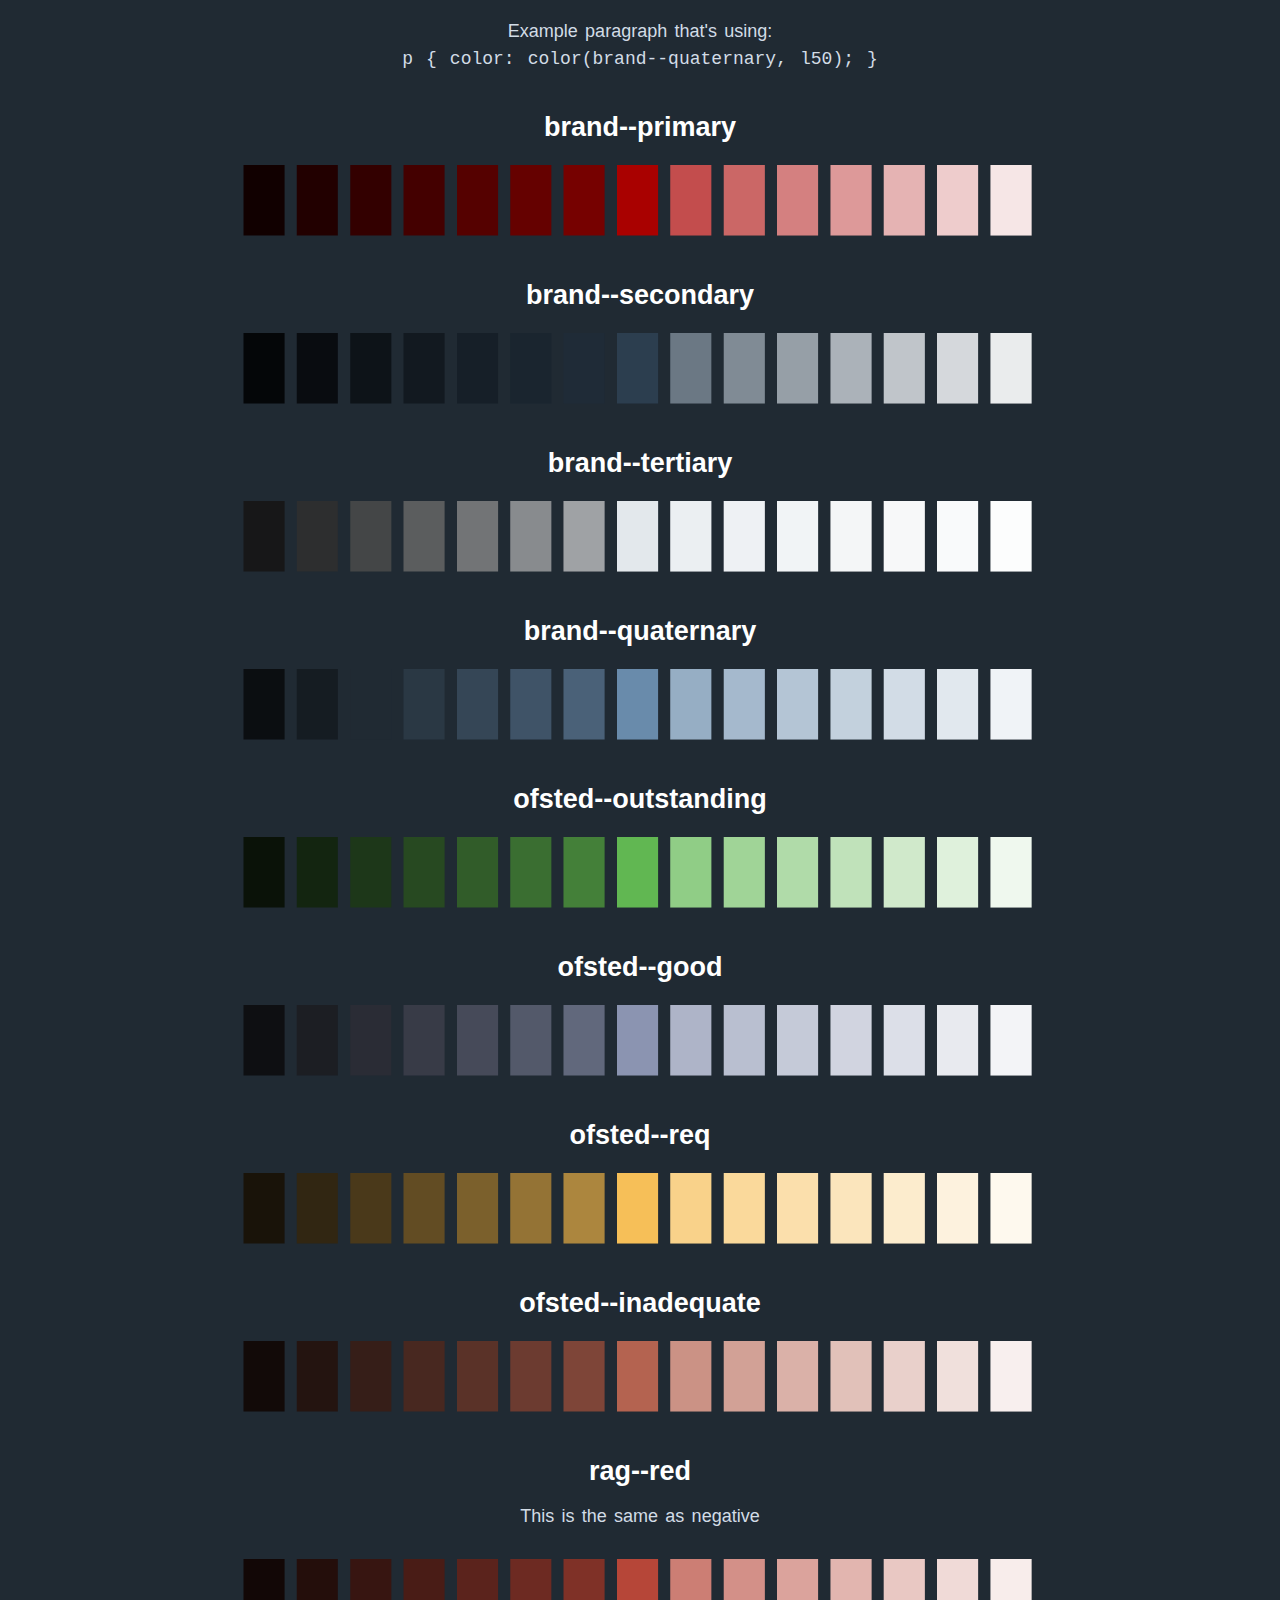
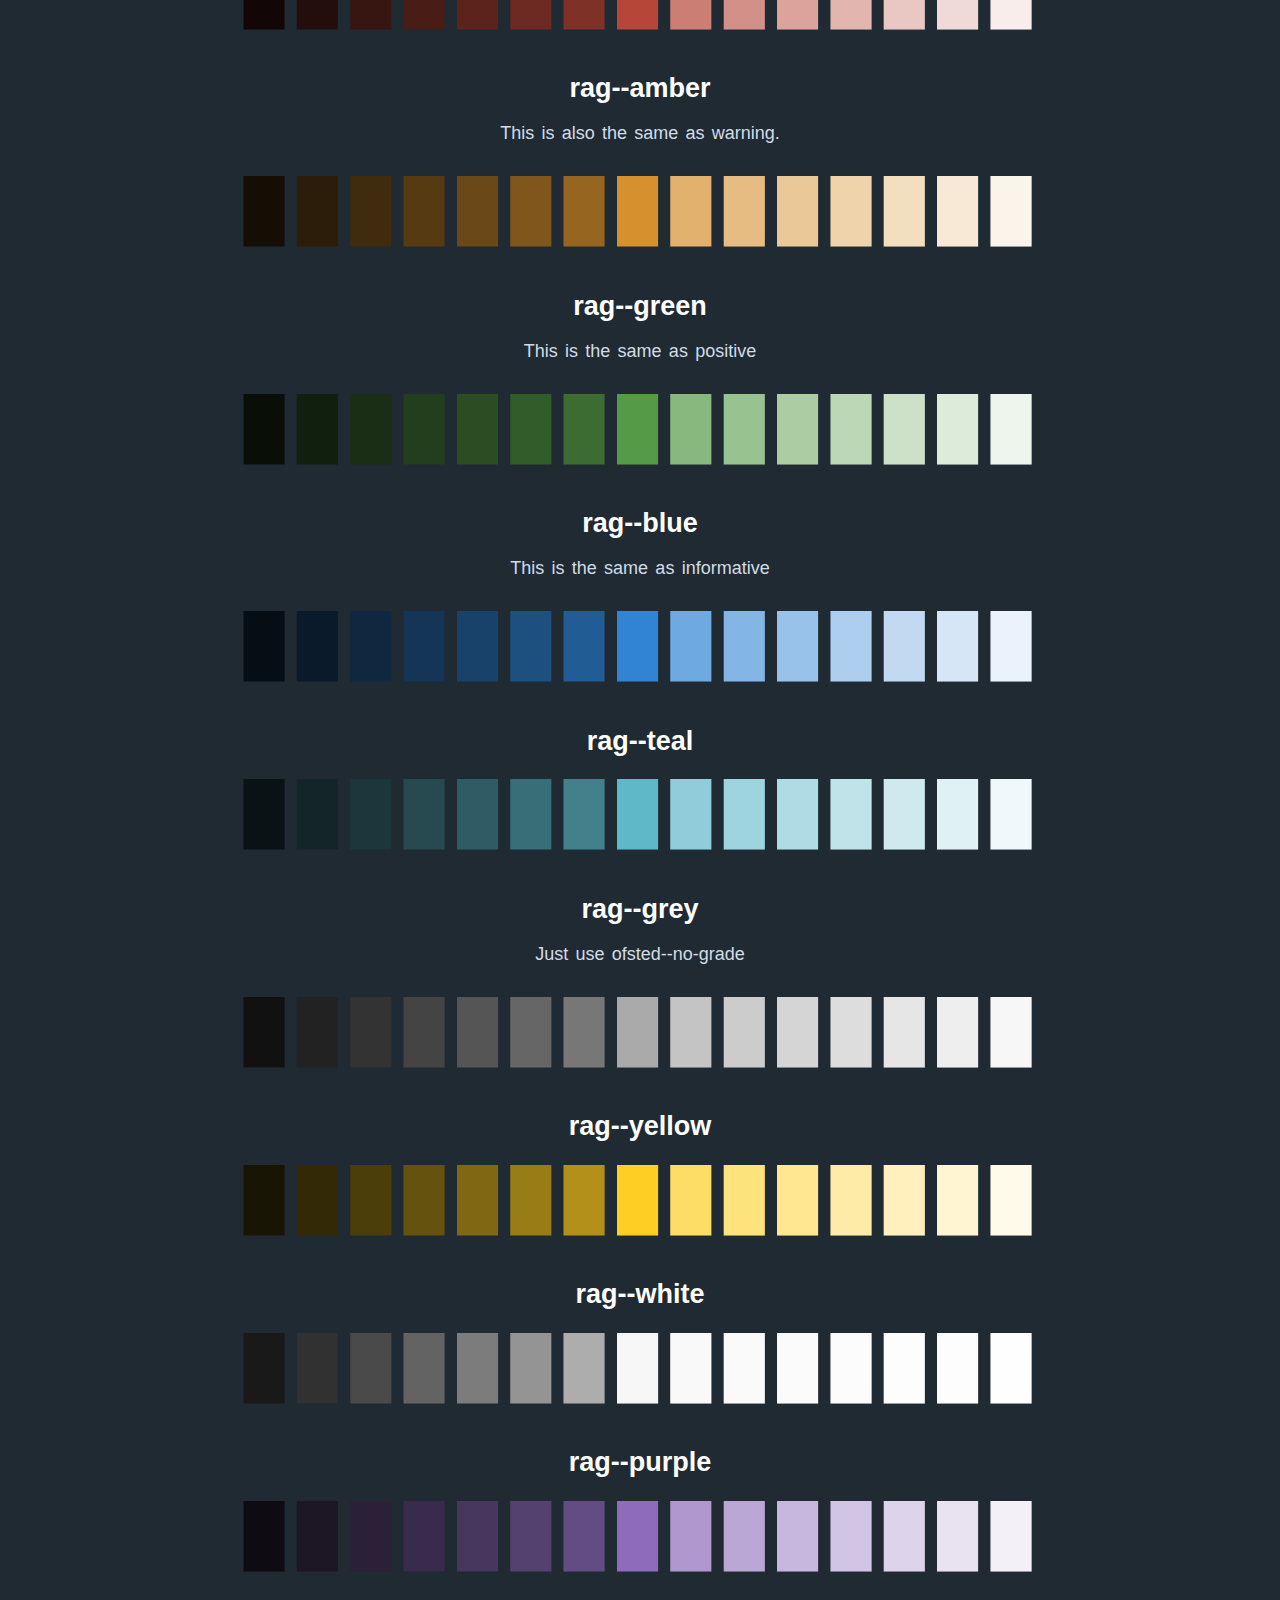
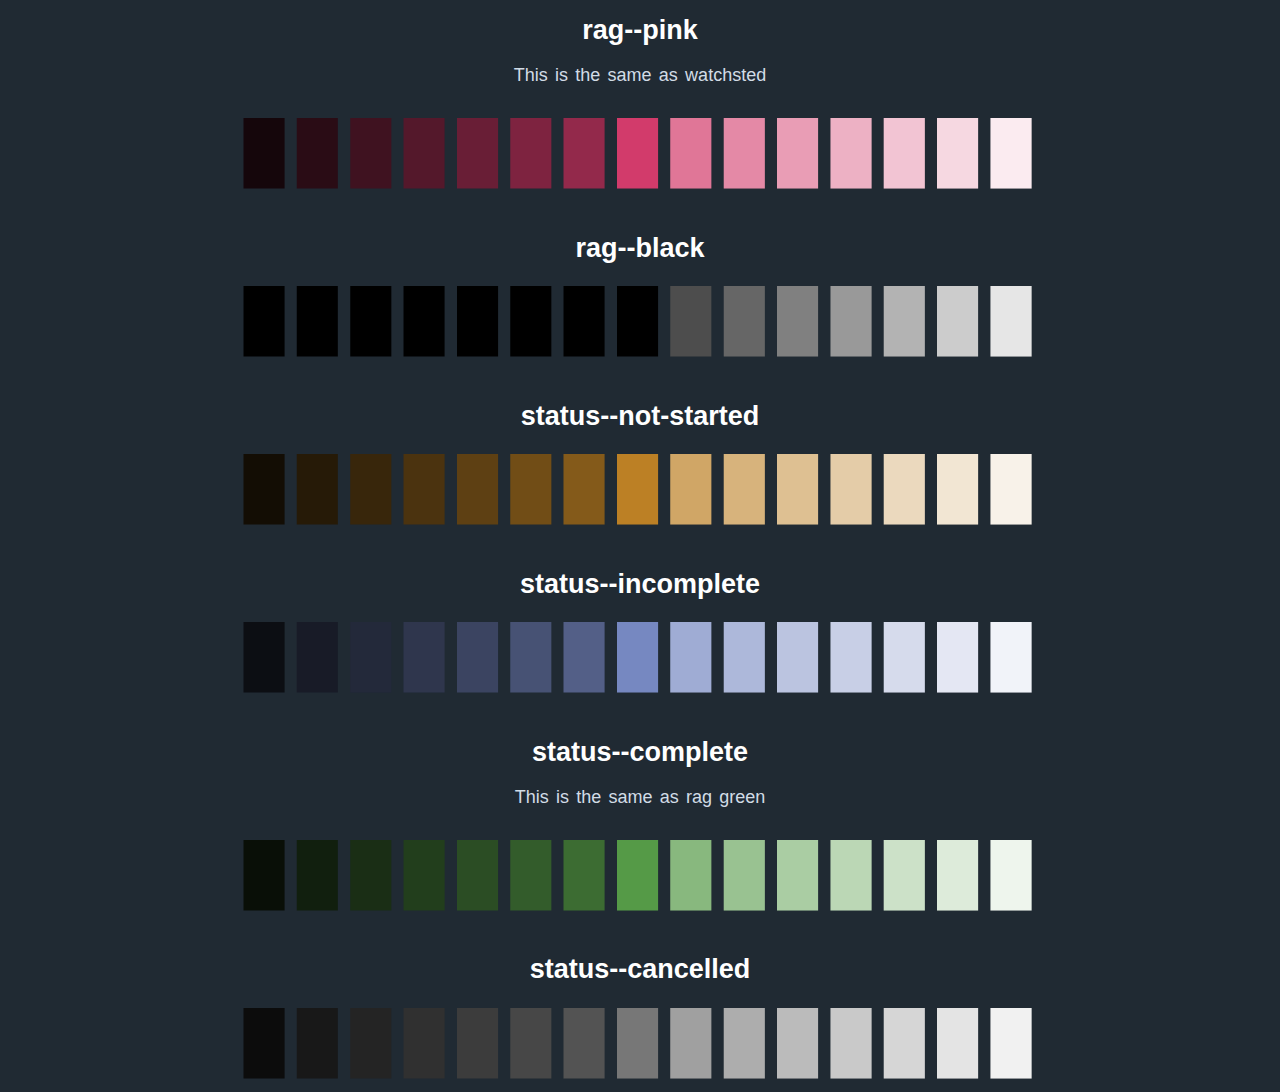
==== commit 76e7cf3c: "More colour variants added" ====
--- a/psp/sass-colors/index.html
+++ b/psp/sass-colors/index.html
@@ -17,261 +17,399 @@
   </code></p>
 
 <h2>brand--primary</h2>
-<span class="brand--primary-d90" title="d90">&#9662;</span>
-<span class="brand--primary-d70" title="d70">&#9662;</span>
-<span class="brand--primary-d50" title="d50">&#9662;</span>
-<span class="brand--primary-d30" title="d30">&#9662;</span>
-<span class="brand--primary">&#9662;</span>
-<span class="brand--primary-l30" title="l30">&#9662;</span>
-<span class="brand--primary-l50" title="l50">&#9662;</span>
-<span class="brand--primary-l70" title="l70">&#9662;</span>
-<span class="brand--primary-l90" title="l90">&#9662;</span>
+<span class="brand--primary-d90" title="d90">&block;</span>
+<span class="brand--primary-d80" title="d80">&block;</span>
+<span class="brand--primary-d70" title="d70">&block;</span>
+<span class="brand--primary-d60" title="d60">&block;</span>
+<span class="brand--primary-d50" title="d50">&block;</span>
+<span class="brand--primary-d40" title="d40">&block;</span>
+<span class="brand--primary-d30" title="d30">&block;</span>
+<span class="brand--primary">&block;</span>
+<span class="brand--primary-l30" title="l30">&block;</span>
+<span class="brand--primary-l40" title="l40">&block;</span>
+<span class="brand--primary-l50" title="l50">&block;</span>
+<span class="brand--primary-l60" title="l60">&block;</span>
+<span class="brand--primary-l70" title="l70">&block;</span>
+<span class="brand--primary-l80" title="l80">&block;</span>
+<span class="brand--primary-l90" title="l90">&block;</span>
 
 <h2>brand--secondary</h2>
-<span class="brand--secondary-d90" title="d90">&#9662;</span>
-<span class="brand--secondary-d70" title="d70">&#9662;</span>
-<span class="brand--secondary-d50" title="d50">&#9662;</span>
-<span class="brand--secondary-d30" title="d30">&#9662;</span>
-<span class="brand--secondary">&#9662;</span>
-<span class="brand--secondary-l30" title="l30">&#9662;</span>
-<span class="brand--secondary-l50" title="l50">&#9662;</span>
-<span class="brand--secondary-l70" title="l70">&#9662;</span>
-<span class="brand--secondary-l90" title="l90">&#9662;</span>
+<span class="brand--secondary-d90" title="d90">&block;</span>
+<span class="brand--secondary-d80" title="d80">&block;</span>
+<span class="brand--secondary-d70" title="d70">&block;</span>
+<span class="brand--secondary-d60" title="d60">&block;</span>
+<span class="brand--secondary-d50" title="d50">&block;</span>
+<span class="brand--secondary-d40" title="d40">&block;</span>
+<span class="brand--secondary-d30" title="d30">&block;</span>
+<span class="brand--secondary">&block;</span>
+<span class="brand--secondary-l30" title="l30">&block;</span>
+<span class="brand--secondary-l40" title="l40">&block;</span>
+<span class="brand--secondary-l50" title="l50">&block;</span>
+<span class="brand--secondary-l60" title="l60">&block;</span>
+<span class="brand--secondary-l70" title="l70">&block;</span>
+<span class="brand--secondary-l80" title="l80">&block;</span>
+<span class="brand--secondary-l90" title="l90">&block;</span>
 
 <h2>brand--tertiary</h2>
-<span class="brand--tertiary-d90" title="d90">&#9662;</span>
-<span class="brand--tertiary-d70" title="d70">&#9662;</span>
-<span class="brand--tertiary-d50" title="d50">&#9662;</span>
-<span class="brand--tertiary-d30" title="d30">&#9662;</span>
-<span class="brand--tertiary">&#9662;</span>
-<span class="brand--tertiary-l30" title="l30">&#9662;</span>
-<span class="brand--tertiary-l50" title="l50">&#9662;</span>
-<span class="brand--tertiary-l70" title="l70">&#9662;</span>
-<span class="brand--tertiary-l90" title="l90">&#9662;</span>
+<span class="brand--tertiary-d90" title="d90">&block;</span>
+<span class="brand--tertiary-d80" title="d80">&block;</span>
+<span class="brand--tertiary-d70" title="d70">&block;</span>
+<span class="brand--tertiary-d60" title="d60">&block;</span>
+<span class="brand--tertiary-d50" title="d50">&block;</span>
+<span class="brand--tertiary-d40" title="d40">&block;</span>
+<span class="brand--tertiary-d30" title="d30">&block;</span>
+<span class="brand--tertiary">&block;</span>
+<span class="brand--tertiary-l30" title="l30">&block;</span>
+<span class="brand--tertiary-l40" title="l40">&block;</span>
+<span class="brand--tertiary-l50" title="l50">&block;</span>
+<span class="brand--tertiary-l60" title="l60">&block;</span>
+<span class="brand--tertiary-l70" title="l70">&block;</span>
+<span class="brand--tertiary-l80" title="l80">&block;</span>
+<span class="brand--tertiary-l90" title="l90">&block;</span>
 
 <h2>brand--quaternary</h2>
-<span class="brand--quaternary-d90" title="d90">&#9662;</span>
-<span class="brand--quaternary-d70" title="d70">&#9662;</span>
-<span class="brand--quaternary-d50" title="d50">&#9662;</span>
-<span class="brand--quaternary-d30" title="d30">&#9662;</span>
-<span class="brand--quaternary">&#9662;</span>
-<span class="brand--quaternary-l30" title="l30">&#9662;</span>
-<span class="brand--quaternary-l50" title="l50">&#9662;</span>
-<span class="brand--quaternary-l70" title="l70">&#9662;</span>
-<span class="brand--quaternary-l90" title="l90">&#9662;</span>
+<span class="brand--quaternary-d90" title="d90">&block;</span>
+<span class="brand--quaternary-d80" title="d80">&block;</span>
+<span class="brand--quaternary-d70" title="d70">&block;</span>
+<span class="brand--quaternary-d60" title="d60">&block;</span>
+<span class="brand--quaternary-d50" title="d50">&block;</span>
+<span class="brand--quaternary-d40" title="d40">&block;</span>
+<span class="brand--quaternary-d30" title="d30">&block;</span>
+<span class="brand--quaternary">&block;</span>
+<span class="brand--quaternary-l30" title="l30">&block;</span>
+<span class="brand--quaternary-l40" title="l40">&block;</span>
+<span class="brand--quaternary-l50" title="l50">&block;</span>
+<span class="brand--quaternary-l60" title="l60">&block;</span>
+<span class="brand--quaternary-l70" title="l70">&block;</span>
+<span class="brand--quaternary-l80" title="l80">&block;</span>
+<span class="brand--quaternary-l90" title="l90">&block;</span>
 
 <h2>ofsted--outstanding</h2>
-<span class="ofsted--outstanding-d90" title="d90">&#9662;</span>
-<span class="ofsted--outstanding-d70" title="d70">&#9662;</span>
-<span class="ofsted--outstanding-d50" title="d50">&#9662;</span>
-<span class="ofsted--outstanding-d30" title="d30">&#9662;</span>
-<span class="ofsted--outstanding">&#9662;</span>
-<span class="ofsted--outstanding-l30" title="l30">&#9662;</span>
-<span class="ofsted--outstanding-l50" title="l50">&#9662;</span>
-<span class="ofsted--outstanding-l70" title="l70">&#9662;</span>
-<span class="ofsted--outstanding-l90" title="l90">&#9662;</span>
+<span class="ofsted--outstanding-d90" title="d90">&block;</span>
+<span class="ofsted--outstanding-d80" title="d80">&block;</span>
+<span class="ofsted--outstanding-d70" title="d70">&block;</span>
+<span class="ofsted--outstanding-d60" title="d60">&block;</span>
+<span class="ofsted--outstanding-d50" title="d50">&block;</span>
+<span class="ofsted--outstanding-d40" title="d40">&block;</span>
+<span class="ofsted--outstanding-d30" title="d30">&block;</span>
+<span class="ofsted--outstanding">&block;</span>
+<span class="ofsted--outstanding-l30" title="l30">&block;</span>
+<span class="ofsted--outstanding-l40" title="l40">&block;</span>
+<span class="ofsted--outstanding-l50" title="l50">&block;</span>
+<span class="ofsted--outstanding-l60" title="l60">&block;</span>
+<span class="ofsted--outstanding-l70" title="l70">&block;</span>
+<span class="ofsted--outstanding-l80" title="l80">&block;</span>
+<span class="ofsted--outstanding-l90" title="l90">&block;</span>
 
 <h2>ofsted--good</h2>
-<span class="ofsted--good-d90" title="d90">&#9662;</span>
-<span class="ofsted--good-d70" title="d70">&#9662;</span>
-<span class="ofsted--good-d50" title="d50">&#9662;</span>
-<span class="ofsted--good-d30" title="d30">&#9662;</span>
-<span class="ofsted--good">&#9662;</span>
-<span class="ofsted--good-l30" title="l30">&#9662;</span>
-<span class="ofsted--good-l50" title="l50">&#9662;</span>
-<span class="ofsted--good-l70" title="l70">&#9662;</span>
-<span class="ofsted--good-l90" title="l90">&#9662;</span>
+<span class="ofsted--good-d90" title="d90">&block;</span>
+<span class="ofsted--good-d80" title="d80">&block;</span>
+<span class="ofsted--good-d70" title="d70">&block;</span>
+<span class="ofsted--good-d60" title="d60">&block;</span>
+<span class="ofsted--good-d50" title="d50">&block;</span>
+<span class="ofsted--good-d40" title="d40">&block;</span>
+<span class="ofsted--good-d30" title="d30">&block;</span>
+<span class="ofsted--good">&block;</span>
+<span class="ofsted--good-l30" title="l30">&block;</span>
+<span class="ofsted--good-l40" title="l40">&block;</span>
+<span class="ofsted--good-l50" title="l50">&block;</span>
+<span class="ofsted--good-l60" title="l60">&block;</span>
+<span class="ofsted--good-l70" title="l70">&block;</span>
+<span class="ofsted--good-l80" title="l80">&block;</span>
+<span class="ofsted--good-l90" title="l90">&block;</span>
 
 <h2>ofsted--req</h2>
-<span class="ofsted--req-d90" title="d90">&#9662;</span>
-<span class="ofsted--req-d70" title="d70">&#9662;</span>
-<span class="ofsted--req-d50" title="d50">&#9662;</span>
-<span class="ofsted--req-d30" title="d30">&#9662;</span>
-<span class="ofsted--req">&#9662;</span>
-<span class="ofsted--req-l30" title="l30">&#9662;</span>
-<span class="ofsted--req-l50" title="l50">&#9662;</span>
-<span class="ofsted--req-l70" title="l70">&#9662;</span>
-<span class="ofsted--req-l90" title="l90">&#9662;</span>
+<span class="ofsted--req-d90" title="d90">&block;</span>
+<span class="ofsted--req-d80" title="d80">&block;</span>
+<span class="ofsted--req-d70" title="d70">&block;</span>
+<span class="ofsted--req-d60" title="d60">&block;</span>
+<span class="ofsted--req-d50" title="d50">&block;</span>
+<span class="ofsted--req-d40" title="d40">&block;</span>
+<span class="ofsted--req-d30" title="d30">&block;</span>
+<span class="ofsted--req">&block;</span>
+<span class="ofsted--req-l30" title="l30">&block;</span>
+<span class="ofsted--req-l40" title="l40">&block;</span>
+<span class="ofsted--req-l50" title="l50">&block;</span>
+<span class="ofsted--req-l60" title="l60">&block;</span>
+<span class="ofsted--req-l70" title="l70">&block;</span>
+<span class="ofsted--req-l80" title="l80">&block;</span>
+<span class="ofsted--req-l90" title="l90">&block;</span>
 
 <h2>ofsted--inadequate</h2>
-<span class="ofsted--inadequate-d90" title="d90">&#9662;</span>
-<span class="ofsted--inadequate-d70" title="d70">&#9662;</span>
-<span class="ofsted--inadequate-d50" title="d50">&#9662;</span>
-<span class="ofsted--inadequate-d30" title="d30">&#9662;</span>
-<span class="ofsted--inadequate">&#9662;</span>
-<span class="ofsted--inadequate-l30" title="l30">&#9662;</span>
-<span class="ofsted--inadequate-l50" title="l50">&#9662;</span>
-<span class="ofsted--inadequate-l70" title="l70">&#9662;</span>
-<span class="ofsted--inadequate-l90" title="l90">&#9662;</span>
+<span class="ofsted--inadequate-d90" title="d90">&block;</span>
+<span class="ofsted--inadequate-d80" title="d80">&block;</span>
+<span class="ofsted--inadequate-d70" title="d70">&block;</span>
+<span class="ofsted--inadequate-d60" title="d60">&block;</span>
+<span class="ofsted--inadequate-d50" title="d50">&block;</span>
+<span class="ofsted--inadequate-d40" title="d40">&block;</span>
+<span class="ofsted--inadequate-d30" title="d30">&block;</span>
+<span class="ofsted--inadequate">&block;</span>
+<span class="ofsted--inadequate-l30" title="l30">&block;</span>
+<span class="ofsted--inadequate-l40" title="l40">&block;</span>
+<span class="ofsted--inadequate-l50" title="l50">&block;</span>
+<span class="ofsted--inadequate-l60" title="l60">&block;</span>
+<span class="ofsted--inadequate-l70" title="l70">&block;</span>
+<span class="ofsted--inadequate-l80" title="l80">&block;</span>
+<span class="ofsted--inadequate-l90" title="l90">&block;</span>
 
 <h2>rag--red</h2>
 <p>This is the same as negative</p>
-<span class="rag--red-d90" title="d90">&#9662;</span>
-<span class="rag--red-d70" title="d70">&#9662;</span>
-<span class="rag--red-d50" title="d50">&#9662;</span>
-<span class="rag--red-d30" title="d30">&#9662;</span>
-<span class="rag--red">&#9662;</span>
-<span class="rag--red-l30" title="l30">&#9662;</span>
-<span class="rag--red-l50" title="l50">&#9662;</span>
-<span class="rag--red-l70" title="l70">&#9662;</span>
-<span class="rag--red-l90" title="l90">&#9662;</span>
+<span class="rag--red-d90" title="d90">&block;</span>
+<span class="rag--red-d80" title="d80">&block;</span>
+<span class="rag--red-d70" title="d70">&block;</span>
+<span class="rag--red-d60" title="d60">&block;</span>
+<span class="rag--red-d50" title="d50">&block;</span>
+<span class="rag--red-d40" title="d40">&block;</span>
+<span class="rag--red-d30" title="d30">&block;</span>
+<span class="rag--red">&block;</span>
+<span class="rag--red-l30" title="l30">&block;</span>
+<span class="rag--red-l40" title="l40">&block;</span>
+<span class="rag--red-l50" title="l50">&block;</span>
+<span class="rag--red-l60" title="l60">&block;</span>
+<span class="rag--red-l70" title="l70">&block;</span>
+<span class="rag--red-l80" title="l80">&block;</span>
+<span class="rag--red-l90" title="l90">&block;</span>
 
 <h2>rag--amber</h2>
 <p>This is also the same as warning.</p>
-<span class="rag--amber-d90" title="d90">&#9662;</span>
-<span class="rag--amber-d70" title="d70">&#9662;</span>
-<span class="rag--amber-d50" title="d50">&#9662;</span>
-<span class="rag--amber-d30" title="d30">&#9662;</span>
-<span class="rag--amber">&#9662;</span>
-<span class="rag--amber-l30" title="l30">&#9662;</span>
-<span class="rag--amber-l50" title="l50">&#9662;</span>
-<span class="rag--amber-l70" title="l70">&#9662;</span>
-<span class="rag--amber-l90" title="l90">&#9662;</span>
+<span class="rag--amber-d90" title="d90">&block;</span>
+<span class="rag--amber-d80" title="d80">&block;</span>
+<span class="rag--amber-d70" title="d70">&block;</span>
+<span class="rag--amber-d60" title="d60">&block;</span>
+<span class="rag--amber-d50" title="d50">&block;</span>
+<span class="rag--amber-d40" title="d40">&block;</span>
+<span class="rag--amber-d30" title="d30">&block;</span>
+<span class="rag--amber">&block;</span>
+<span class="rag--amber-l30" title="l30">&block;</span>
+<span class="rag--amber-l40" title="l40">&block;</span>
+<span class="rag--amber-l50" title="l50">&block;</span>
+<span class="rag--amber-l60" title="l60">&block;</span>
+<span class="rag--amber-l70" title="l70">&block;</span>
+<span class="rag--amber-l80" title="l80">&block;</span>
+<span class="rag--amber-l90" title="l90">&block;</span>
 
 <h2>rag--green</h2>
 <p>This is the same as positive</p>
-<span class="rag--green-d90" title="d90">&#9662;</span>
-<span class="rag--green-d70" title="d70">&#9662;</span>
-<span class="rag--green-d50" title="d50">&#9662;</span>
-<span class="rag--green-d30" title="d30">&#9662;</span>
-<span class="rag--green">&#9662;</span>
-<span class="rag--green-l30" title="l30">&#9662;</span>
-<span class="rag--green-l50" title="l50">&#9662;</span>
-<span class="rag--green-l70" title="l70">&#9662;</span>
-<span class="rag--green-l90" title="l90">&#9662;</span>
+<span class="rag--green-d90" title="d90">&block;</span>
+<span class="rag--green-d80" title="d80">&block;</span>
+<span class="rag--green-d70" title="d70">&block;</span>
+<span class="rag--green-d60" title="d60">&block;</span>
+<span class="rag--green-d50" title="d50">&block;</span>
+<span class="rag--green-d40" title="d40">&block;</span>
+<span class="rag--green-d30" title="d30">&block;</span>
+<span class="rag--green">&block;</span>
+<span class="rag--green-l30" title="l30">&block;</span>
+<span class="rag--green-l40" title="l40">&block;</span>
+<span class="rag--green-l50" title="l50">&block;</span>
+<span class="rag--green-l60" title="l60">&block;</span>
+<span class="rag--green-l70" title="l70">&block;</span>
+<span class="rag--green-l80" title="l80">&block;</span>
+<span class="rag--green-l90" title="l90">&block;</span>
 
 <h2>rag--blue</h2>
 <p>This is the same as informative</p>
-<span class="rag--blue-d90" title="d90">&#9662;</span>
-<span class="rag--blue-d70" title="d70">&#9662;</span>
-<span class="rag--blue-d50" title="d50">&#9662;</span>
-<span class="rag--blue-d30" title="d30">&#9662;</span>
-<span class="rag--blue">&#9662;</span>
-<span class="rag--blue-l30" title="l30">&#9662;</span>
-<span class="rag--blue-l50" title="l50">&#9662;</span>
-<span class="rag--blue-l70" title="l70">&#9662;</span>
-<span class="rag--blue-l90" title="l90">&#9662;</span>
+<span class="rag--blue-d90" title="d90">&block;</span>
+<span class="rag--blue-d80" title="d80">&block;</span>
+<span class="rag--blue-d70" title="d70">&block;</span>
+<span class="rag--blue-d60" title="d60">&block;</span>
+<span class="rag--blue-d50" title="d50">&block;</span>
+<span class="rag--blue-d40" title="d40">&block;</span>
+<span class="rag--blue-d30" title="d30">&block;</span>
+<span class="rag--blue">&block;</span>
+<span class="rag--blue-l30" title="l30">&block;</span>
+<span class="rag--blue-l40" title="l40">&block;</span>
+<span class="rag--blue-l50" title="l50">&block;</span>
+<span class="rag--blue-l60" title="l60">&block;</span>
+<span class="rag--blue-l70" title="l70">&block;</span>
+<span class="rag--blue-l80" title="l80">&block;</span>
+<span class="rag--blue-l90" title="l90">&block;</span>
 
 <h2>rag--teal</h2>
-<span class="rag--teal-d90" title="d90">&#9662;</span>
-<span class="rag--teal-d70" title="d70">&#9662;</span>
-<span class="rag--teal-d50" title="d50">&#9662;</span>
-<span class="rag--teal-d30" title="d30">&#9662;</span>
-<span class="rag--teal">&#9662;</span>
-<span class="rag--teal-l30" title="l30">&#9662;</span>
-<span class="rag--teal-l50" title="l50">&#9662;</span>
-<span class="rag--teal-l70" title="l70">&#9662;</span>
-<span class="rag--teal-l90" title="l90">&#9662;</span>
+<span class="rag--teal-d90" title="d90">&block;</span>
+<span class="rag--teal-d80" title="d80">&block;</span>
+<span class="rag--teal-d70" title="d70">&block;</span>
+<span class="rag--teal-d60" title="d60">&block;</span>
+<span class="rag--teal-d50" title="d50">&block;</span>
+<span class="rag--teal-d40" title="d40">&block;</span>
+<span class="rag--teal-d30" title="d30">&block;</span>
+<span class="rag--teal">&block;</span>
+<span class="rag--teal-l30" title="l30">&block;</span>
+<span class="rag--teal-l40" title="l40">&block;</span>
+<span class="rag--teal-l50" title="l50">&block;</span>
+<span class="rag--teal-l60" title="l60">&block;</span>
+<span class="rag--teal-l70" title="l70">&block;</span>
+<span class="rag--teal-l80" title="l80">&block;</span>
+<span class="rag--teal-l90" title="l90">&block;</span>
 
 <h2>rag--grey</h2>
 <p>Just use ofsted--no-grade</p>
-<span class="ofsted--no-grade-d90" title="d90">&#9662;</span>
-<span class="ofsted--no-grade-d70" title="d70">&#9662;</span>
-<span class="ofsted--no-grade-d50" title="d50">&#9662;</span>
-<span class="ofsted--no-grade-d30" title="d30">&#9662;</span>
-<span class="ofsted--no-grade">&#9662;</span>
-<span class="ofsted--no-grade-l30" title="l30">&#9662;</span>
-<span class="ofsted--no-grade-l50" title="l50">&#9662;</span>
-<span class="ofsted--no-grade-l70" title="l70">&#9662;</span>
-<span class="ofsted--no-grade-l90" title="l90">&#9662;</span>
+<span class="ofsted--no-grade-d90" title="d90">&block;</span>
+<span class="ofsted--no-grade-d80" title="d80">&block;</span>
+<span class="ofsted--no-grade-d70" title="d70">&block;</span>
+<span class="ofsted--no-grade-d60" title="d60">&block;</span>
+<span class="ofsted--no-grade-d50" title="d50">&block;</span>
+<span class="ofsted--no-grade-d40" title="d40">&block;</span>
+<span class="ofsted--no-grade-d30" title="d30">&block;</span>
+<span class="ofsted--no-grade">&block;</span>
+<span class="ofsted--no-grade-l30" title="l30">&block;</span>
+<span class="ofsted--no-grade-l40" title="l40">&block;</span>
+<span class="ofsted--no-grade-l50" title="l50">&block;</span>
+<span class="ofsted--no-grade-l60" title="l60">&block;</span>
+<span class="ofsted--no-grade-l70" title="l70">&block;</span>
+<span class="ofsted--no-grade-l80" title="l80">&block;</span>
+<span class="ofsted--no-grade-l90" title="l90">&block;</span>
 
 <h2>rag--yellow</h2>
-<span class="rag--yellow-d90" title="d90">&#9662;</span>
-<span class="rag--yellow-d70" title="d70">&#9662;</span>
-<span class="rag--yellow-d50" title="d50">&#9662;</span>
-<span class="rag--yellow-d30" title="d30">&#9662;</span>
-<span class="rag--yellow">&#9662;</span>
-<span class="rag--yellow-l30" title="l30">&#9662;</span>
-<span class="rag--yellow-l50" title="l50">&#9662;</span>
-<span class="rag--yellow-l70" title="l70">&#9662;</span>
-<span class="rag--yellow-l90" title="l90">&#9662;</span>
+<span class="rag--yellow-d90" title="d90">&block;</span>
+<span class="rag--yellow-d80" title="d80">&block;</span>
+<span class="rag--yellow-d70" title="d70">&block;</span>
+<span class="rag--yellow-d60" title="d60">&block;</span>
+<span class="rag--yellow-d50" title="d50">&block;</span>
+<span class="rag--yellow-d40" title="d40">&block;</span>
+<span class="rag--yellow-d30" title="d30">&block;</span>
+<span class="rag--yellow">&block;</span>
+<span class="rag--yellow-l30" title="l30">&block;</span>
+<span class="rag--yellow-l40" title="l40">&block;</span>
+<span class="rag--yellow-l50" title="l50">&block;</span>
+<span class="rag--yellow-l60" title="l60">&block;</span>
+<span class="rag--yellow-l70" title="l70">&block;</span>
+<span class="rag--yellow-l80" title="l80">&block;</span>
+<span class="rag--yellow-l90" title="l90">&block;</span>
 
 <h2>rag--white</h2>
-<span class="rag--white-d90" title="d90">&#9662;</span>
-<span class="rag--white-d70" title="d70">&#9662;</span>
-<span class="rag--white-d50" title="d50">&#9662;</span>
-<span class="rag--white-d30" title="d30">&#9662;</span>
-<span class="rag--white">&#9662;</span>
-<span class="rag--white-l30" title="l30">&#9662;</span>
-<span class="rag--white-l50" title="l50">&#9662;</span>
-<span class="rag--white-l70" title="l70">&#9662;</span>
-<span class="rag--white-l90" title="l90">&#9662;</span>
+<span class="rag--white-d90" title="d90">&block;</span>
+<span class="rag--white-d80" title="d80">&block;</span>
+<span class="rag--white-d70" title="d70">&block;</span>
+<span class="rag--white-d60" title="d60">&block;</span>
+<span class="rag--white-d50" title="d50">&block;</span>
+<span class="rag--white-d40" title="d40">&block;</span>
+<span class="rag--white-d30" title="d30">&block;</span>
+<span class="rag--white">&block;</span>
+<span class="rag--white-l30" title="l30">&block;</span>
+<span class="rag--white-l40" title="l40">&block;</span>
+<span class="rag--white-l50" title="l50">&block;</span>
+<span class="rag--white-l60" title="l60">&block;</span>
+<span class="rag--white-l70" title="l70">&block;</span>
+<span class="rag--white-l80" title="l80">&block;</span>
+<span class="rag--white-l90" title="l90">&block;</span>
 
 <h2>rag--purple</h2>
-<span class="rag--purple-d90" title="d90">&#9662;</span>
-<span class="rag--purple-d70" title="d70">&#9662;</span>
-<span class="rag--purple-d50" title="d50">&#9662;</span>
-<span class="rag--purple-d30" title="d30">&#9662;</span>
-<span class="rag--purple">&#9662;</span>
-<span class="rag--purple-l30" title="l30">&#9662;</span>
-<span class="rag--purple-l50" title="l50">&#9662;</span>
-<span class="rag--purple-l70" title="l70">&#9662;</span>
-<span class="rag--purple-l90" title="l90">&#9662;</span>
+<span class="rag--purple-d90" title="d90">&block;</span>
+<span class="rag--purple-d80" title="d80">&block;</span>
+<span class="rag--purple-d70" title="d70">&block;</span>
+<span class="rag--purple-d60" title="d60">&block;</span>
+<span class="rag--purple-d50" title="d50">&block;</span>
+<span class="rag--purple-d40" title="d40">&block;</span>
+<span class="rag--purple-d30" title="d30">&block;</span>
+<span class="rag--purple">&block;</span>
+<span class="rag--purple-l30" title="l30">&block;</span>
+<span class="rag--purple-l40" title="l40">&block;</span>
+<span class="rag--purple-l50" title="l50">&block;</span>
+<span class="rag--purple-l60" title="l60">&block;</span>
+<span class="rag--purple-l70" title="l70">&block;</span>
+<span class="rag--purple-l80" title="l80">&block;</span>
+<span class="rag--purple-l90" title="l90">&block;</span>
 
 <h2>rag--pink</h2>
 <p>This is the same as watchsted</p>
-<span class="rag--pink-d90" title="d90">&#9662;</span>
-<span class="rag--pink-d70" title="d70">&#9662;</span>
-<span class="rag--pink-d50" title="d50">&#9662;</span>
-<span class="rag--pink-d30" title="d30">&#9662;</span>
-<span class="rag--pink">&#9662;</span>
-<span class="rag--pink-l30" title="l30">&#9662;</span>
-<span class="rag--pink-l50" title="l50">&#9662;</span>
-<span class="rag--pink-l70" title="l70">&#9662;</span>
-<span class="rag--pink-l90" title="l90">&#9662;</span>
+<span class="rag--pink-d90" title="d90">&block;</span>
+<span class="rag--pink-d80" title="d80">&block;</span>
+<span class="rag--pink-d70" title="d70">&block;</span>
+<span class="rag--pink-d60" title="d60">&block;</span>
+<span class="rag--pink-d50" title="d50">&block;</span>
+<span class="rag--pink-d40" title="d40">&block;</span>
+<span class="rag--pink-d30" title="d30">&block;</span>
+<span class="rag--pink">&block;</span>
+<span class="rag--pink-l30" title="l30">&block;</span>
+<span class="rag--pink-l40" title="l40">&block;</span>
+<span class="rag--pink-l50" title="l50">&block;</span>
+<span class="rag--pink-l60" title="l60">&block;</span>
+<span class="rag--pink-l70" title="l70">&block;</span>
+<span class="rag--pink-l80" title="l80">&block;</span>
+<span class="rag--pink-l90" title="l90">&block;</span>
 
 <h2>rag--black</h2>
-<span class="rag--black-d90" title="d90">&#9662;</span>
-<span class="rag--black-d70" title="d70">&#9662;</span>
-<span class="rag--black-d50" title="d50">&#9662;</span>
-<span class="rag--black-d30" title="d30">&#9662;</span>
-<span class="rag--black">&#9662;</span>
-<span class="rag--black-l30" title="l30">&#9662;</span>
-<span class="rag--black-l50" title="l50">&#9662;</span>
-<span class="rag--black-l70" title="l70">&#9662;</span>
-<span class="rag--black-l90" title="l90">&#9662;</span>
+<span class="rag--black-d90" title="d90">&block;</span>
+<span class="rag--black-d80" title="d80">&block;</span>
+<span class="rag--black-d70" title="d70">&block;</span>
+<span class="rag--black-d60" title="d60">&block;</span>
+<span class="rag--black-d50" title="d50">&block;</span>
+<span class="rag--black-d40" title="d40">&block;</span>
+<span class="rag--black-d30" title="d30">&block;</span>
+<span class="rag--black">&block;</span>
+<span class="rag--black-l30" title="l30">&block;</span>
+<span class="rag--black-l40" title="l40">&block;</span>
+<span class="rag--black-l50" title="l50">&block;</span>
+<span class="rag--black-l60" title="l60">&block;</span>
+<span class="rag--black-l70" title="l70">&block;</span>
+<span class="rag--black-l80" title="l80">&block;</span>
+<span class="rag--black-l90" title="l90">&block;</span>
 
 <h2>status--not-started</h2>
-<span class="status--not-started-d90" title="d90">&#9662;</span>
-<span class="status--not-started-d70" title="d70">&#9662;</span>
-<span class="status--not-started-d50" title="d50">&#9662;</span>
-<span class="status--not-started-d30" title="d30">&#9662;</span>
-<span class="status--not-started">&#9662;</span>
-<span class="status--not-started-l30" title="l30">&#9662;</span>
-<span class="status--not-started-l50" title="l50">&#9662;</span>
-<span class="status--not-started-l70" title="l70">&#9662;</span>
-<span class="status--not-started-l90" title="l90">&#9662;</span>
+<span class="status--not-started-d90" title="d90">&block;</span>
+<span class="status--not-started-d80" title="d80">&block;</span>
+<span class="status--not-started-d70" title="d70">&block;</span>
+<span class="status--not-started-d60" title="d60">&block;</span>
+<span class="status--not-started-d50" title="d50">&block;</span>
+<span class="status--not-started-d40" title="d40">&block;</span>
+<span class="status--not-started-d30" title="d30">&block;</span>
+<span class="status--not-started">&block;</span>
+<span class="status--not-started-l30" title="l30">&block;</span>
+<span class="status--not-started-l40" title="l40">&block;</span>
+<span class="status--not-started-l50" title="l50">&block;</span>
+<span class="status--not-started-l60" title="l60">&block;</span>
+<span class="status--not-started-l70" title="l70">&block;</span>
+<span class="status--not-started-l80" title="l80">&block;</span>
+<span class="status--not-started-l90" title="l90">&block;</span>
 
 <h2>status--incomplete</h2>
-<span class="status--incomplete-d90" title="d90">&#9662;</span>
-<span class="status--incomplete-d70" title="d70">&#9662;</span>
-<span class="status--incomplete-d50" title="d50">&#9662;</span>
-<span class="status--incomplete-d30" title="d30">&#9662;</span>
-<span class="status--incomplete">&#9662;</span>
-<span class="status--incomplete-l30" title="l30">&#9662;</span>
-<span class="status--incomplete-l50" title="l50">&#9662;</span>
-<span class="status--incomplete-l70" title="l70">&#9662;</span>
-<span class="status--incomplete-l90" title="l90">&#9662;</span>
+<span class="status--incomplete-d90" title="d90">&block;</span>
+<span class="status--incomplete-d80" title="d80">&block;</span>
+<span class="status--incomplete-d70" title="d70">&block;</span>
+<span class="status--incomplete-d60" title="d60">&block;</span>
+<span class="status--incomplete-d50" title="d50">&block;</span>
+<span class="status--incomplete-d40" title="d40">&block;</span>
+<span class="status--incomplete-d30" title="d30">&block;</span>
+<span class="status--incomplete">&block;</span>
+<span class="status--incomplete-l30" title="l30">&block;</span>
+<span class="status--incomplete-l40" title="l40">&block;</span>
+<span class="status--incomplete-l50" title="l50">&block;</span>
+<span class="status--incomplete-l60" title="l60">&block;</span>
+<span class="status--incomplete-l70" title="l70">&block;</span>
+<span class="status--incomplete-l80" title="l80">&block;</span>
+<span class="status--incomplete-l90" title="l90">&block;</span>
 
 <h2>status--complete</h2>
 <p>This is the same as rag green</p>
-<span class="rag--green-d90" title="d90">&#9662;</span>
-<span class="rag--green-d70" title="d70">&#9662;</span>
-<span class="rag--green-d50" title="d50">&#9662;</span>
-<span class="rag--green-d30" title="d30">&#9662;</span>
-<span class="rag--green">&#9662;</span>
-<span class="rag--green-l30" title="l30">&#9662;</span>
-<span class="rag--green-l50" title="l50">&#9662;</span>
-<span class="rag--green-l70" title="l70">&#9662;</span>
-<span class="rag--green-l90" title="l90">&#9662;</span>
+<span class="rag--green-d90" title="d90">&block;</span>
+<span class="rag--green-d80" title="d80">&block;</span>
+<span class="rag--green-d70" title="d70">&block;</span>
+<span class="rag--green-d60" title="d60">&block;</span>
+<span class="rag--green-d50" title="d50">&block;</span>
+<span class="rag--green-d40" title="d40">&block;</span>
+<span class="rag--green-d30" title="d30">&block;</span>
+<span class="rag--green">&block;</span>
+<span class="rag--green-l30" title="l30">&block;</span>
+<span class="rag--green-l40" title="l40">&block;</span>
+<span class="rag--green-l50" title="l50">&block;</span>
+<span class="rag--green-l60" title="l60">&block;</span>
+<span class="rag--green-l70" title="l70">&block;</span>
+<span class="rag--green-l80" title="l80">&block;</span>
+<span class="rag--green-l90" title="l90">&block;</span>
 
 <h2>status--cancelled</h2>
-<span class="status--cancelled-d90" title="d90">&#9662;</span>
-<span class="status--cancelled-d70" title="d70">&#9662;</span>
-<span class="status--cancelled-d50" title="d50">&#9662;</span>
-<span class="status--cancelled-d30" title="d30">&#9662;</span>
-<span class="status--cancelled">&#9662;</span>
-<span class="status--cancelled-l30" title="l30">&#9662;</span>
-<span class="status--cancelled-l50" title="l50">&#9662;</span>
-<span class="status--cancelled-l70" title="l70">&#9662;</span>
-<span class="status--cancelled-l90" title="l90">&#9662;</span>+<span class="status--cancelled-d90" title="d90">&block;</span>
+<span class="status--cancelled-d80" title="d80">&block;</span>
+<span class="status--cancelled-d70" title="d70">&block;</span>
+<span class="status--cancelled-d60" title="d60">&block;</span>
+<span class="status--cancelled-d50" title="d50">&block;</span>
+<span class="status--cancelled-d40" title="d40">&block;</span>
+<span class="status--cancelled-d30" title="d30">&block;</span>
+<span class="status--cancelled">&block;</span>
+<span class="status--cancelled-l30" title="l30">&block;</span>
+<span class="status--cancelled-l40" title="l40">&block;</span>
+<span class="status--cancelled-l50" title="l50">&block;</span>
+<span class="status--cancelled-l60" title="l60">&block;</span>
+<span class="status--cancelled-l70" title="l70">&block;</span>
+<span class="status--cancelled-l80" title="l80">&block;</span>
+<span class="status--cancelled-l90" title="l90">&block;</span>--- a/psp/sass-colors/style.css
+++ b/psp/sass-colors/style.css
@@ -1,6 +1,1260 @@
 @import url("https://fonts.googleapis.com/css?family=Open + Sans:400, 700");
+.brand--primary {
+  color: #a90100; }
+
+.brand--primary-l10 {
+  color: #b21a1a; }
+
+.brand--primary-d10 {
+  color: #980100; }
+
+.brand--primary-l20 {
+  color: #ba3433; }
+
+.brand--primary-d20 {
+  color: #870100; }
+
+.brand--primary-l30 {
+  color: #c34d4d; }
+
+.brand--primary-d30 {
+  color: #760100; }
+
+.brand--primary-l40 {
+  color: #cb6766; }
+
+.brand--primary-d40 {
+  color: #650100; }
+
+.brand--primary-l50 {
+  color: #d48080; }
+
+.brand--primary-d50 {
+  color: #550100; }
+
+.brand--primary-l60 {
+  color: #dd9999; }
+
+.brand--primary-d60 {
+  color: #440000; }
+
+.brand--primary-l70 {
+  color: #e5b3b3; }
+
+.brand--primary-d70 {
+  color: #330000; }
+
+.brand--primary-l80 {
+  color: #eecccc; }
+
+.brand--primary-d80 {
+  color: #220000; }
+
+.brand--primary-l90 {
+  color: #f6e6e6; }
+
+.brand--primary-d90 {
+  color: #110000; }
+
+.brand--secondary {
+  color: #2c3e4f; }
+
+.brand--secondary-l10 {
+  color: #415161; }
+
+.brand--secondary-d10 {
+  color: #283847; }
+
+.brand--secondary-l20 {
+  color: #566572; }
+
+.brand--secondary-d20 {
+  color: #23323f; }
+
+.brand--secondary-l30 {
+  color: #6b7884; }
+
+.brand--secondary-d30 {
+  color: #1f2b37; }
+
+.brand--secondary-l40 {
+  color: #808b95; }
+
+.brand--secondary-d40 {
+  color: #1a252f; }
+
+.brand--secondary-l50 {
+  color: #969fa7; }
+
+.brand--secondary-d50 {
+  color: #161f28; }
+
+.brand--secondary-l60 {
+  color: #abb2b9; }
+
+.brand--secondary-d60 {
+  color: #121920; }
+
+.brand--secondary-l70 {
+  color: #c0c5ca; }
+
+.brand--secondary-d70 {
+  color: #0d1318; }
+
+.brand--secondary-l80 {
+  color: #d5d8dc; }
+
+.brand--secondary-d80 {
+  color: #090c10; }
+
+.brand--secondary-l90 {
+  color: #eaeced; }
+
+.brand--secondary-d90 {
+  color: #040608; }
+
+.brand--tertiary {
+  color: #e3e8ec; }
+
+.brand--tertiary-l10 {
+  color: #e6eaee; }
+
+.brand--tertiary-d10 {
+  color: #ccd1d4; }
+
+.brand--tertiary-l20 {
+  color: #e9edf0; }
+
+.brand--tertiary-d20 {
+  color: #b6babd; }
+
+.brand--tertiary-l30 {
+  color: #ebeff2; }
+
+.brand--tertiary-d30 {
+  color: #9fa2a5; }
+
+.brand--tertiary-l40 {
+  color: #eef1f4; }
+
+.brand--tertiary-d40 {
+  color: #888b8e; }
+
+.brand--tertiary-l50 {
+  color: #f1f4f6; }
+
+.brand--tertiary-d50 {
+  color: #727476; }
+
+.brand--tertiary-l60 {
+  color: #f4f6f7; }
+
+.brand--tertiary-d60 {
+  color: #5b5d5e; }
+
+.brand--tertiary-l70 {
+  color: #f7f8f9; }
+
+.brand--tertiary-d70 {
+  color: #444647; }
+
+.brand--tertiary-l80 {
+  color: #f9fafb; }
+
+.brand--tertiary-d80 {
+  color: #2d2e2f; }
+
+.brand--tertiary-l90 {
+  color: #fcfdfd; }
+
+.brand--tertiary-d90 {
+  color: #171718; }
+
+.brand--quaternary {
+  color: #698bab; }
+
+.brand--quaternary-l10 {
+  color: #7897b3; }
+
+.brand--quaternary-d10 {
+  color: #5f7d9a; }
+
+.brand--quaternary-l20 {
+  color: #87a2bc; }
+
+.brand--quaternary-d20 {
+  color: #546f89; }
+
+.brand--quaternary-l30 {
+  color: #96aec4; }
+
+.brand--quaternary-d30 {
+  color: #4a6178; }
+
+.brand--quaternary-l40 {
+  color: #a5b9cd; }
+
+.brand--quaternary-d40 {
+  color: #3f5367; }
+
+.brand--quaternary-l50 {
+  color: #b4c5d5; }
+
+.brand--quaternary-d50 {
+  color: #354656; }
+
+.brand--quaternary-l60 {
+  color: #c3d1dd; }
+
+.brand--quaternary-d60 {
+  color: #2a3844; }
+
+.brand--quaternary-l70 {
+  color: #d2dce6; }
+
+.brand--quaternary-d70 {
+  color: #202a33; }
+
+.brand--quaternary-l80 {
+  color: #e1e8ee; }
+
+.brand--quaternary-d80 {
+  color: #151c22; }
+
+.brand--quaternary-l90 {
+  color: #f0f3f7; }
+
+.brand--quaternary-d90 {
+  color: #0b0e11; }
+
+.rag--red {
+  color: #b64638; }
+
+.rag--red-l10 {
+  color: #bd594c; }
+
+.rag--red-d10 {
+  color: #a43f32; }
+
+.rag--red-l20 {
+  color: #c56b60; }
+
+.rag--red-d20 {
+  color: #92382d; }
+
+.rag--red-l30 {
+  color: #cc7e74; }
+
+.rag--red-d30 {
+  color: #7f3127; }
+
+.rag--red-l40 {
+  color: #d39088; }
+
+.rag--red-d40 {
+  color: #6d2a22; }
+
+.rag--red-l50 {
+  color: #dba39c; }
+
+.rag--red-d50 {
+  color: #5b231c; }
+
+.rag--red-l60 {
+  color: #e2b5af; }
+
+.rag--red-d60 {
+  color: #491c16; }
+
+.rag--red-l70 {
+  color: #e9c8c3; }
+
+.rag--red-d70 {
+  color: #371511; }
+
+.rag--red-l80 {
+  color: #f0dad7; }
+
+.rag--red-d80 {
+  color: #240e0b; }
+
+.rag--red-l90 {
+  color: #f8edeb; }
+
+.rag--red-d90 {
+  color: #120706; }
+
+.rag--blue {
+  color: #3184d4; }
+
+.rag--blue-l10 {
+  color: #4690d8; }
+
+.rag--blue-d10 {
+  color: #2c77bf; }
+
+.rag--blue-l20 {
+  color: #5a9ddd; }
+
+.rag--blue-d20 {
+  color: #276aaa; }
+
+.rag--blue-l30 {
+  color: #6fa9e1; }
+
+.rag--blue-d30 {
+  color: #225c94; }
+
+.rag--blue-l40 {
+  color: #83b5e5; }
+
+.rag--blue-d40 {
+  color: #1d4f7f; }
+
+.rag--blue-l50 {
+  color: #98c2ea; }
+
+.rag--blue-d50 {
+  color: #19426a; }
+
+.rag--blue-l60 {
+  color: #adceee; }
+
+.rag--blue-d60 {
+  color: #143555; }
+
+.rag--blue-l70 {
+  color: #c1daf2; }
+
+.rag--blue-d70 {
+  color: #0f2840; }
+
+.rag--blue-l80 {
+  color: #d6e6f6; }
+
+.rag--blue-d80 {
+  color: #0a1a2a; }
+
+.rag--blue-l90 {
+  color: #eaf3fb; }
+
+.rag--blue-d90 {
+  color: #050d15; }
+
+.rag--amber {
+  color: #d6902e; }
+
+.rag--amber-l10 {
+  color: #da9b43; }
+
+.rag--amber-d10 {
+  color: #c18229; }
+
+.rag--amber-l20 {
+  color: #dea658; }
+
+.rag--amber-d20 {
+  color: #ab7325; }
+
+.rag--amber-l30 {
+  color: #e2b16d; }
+
+.rag--amber-d30 {
+  color: #966520; }
+
+.rag--amber-l40 {
+  color: #e6bc82; }
+
+.rag--amber-d40 {
+  color: #80561c; }
+
+.rag--amber-l50 {
+  color: #ebc897; }
+
+.rag--amber-d50 {
+  color: #6b4817; }
+
+.rag--amber-l60 {
+  color: #efd3ab; }
+
+.rag--amber-d60 {
+  color: #563a12; }
+
+.rag--amber-l70 {
+  color: #f3dec0; }
+
+.rag--amber-d70 {
+  color: #402b0e; }
+
+.rag--amber-l80 {
+  color: #f7e9d5; }
+
+.rag--amber-d80 {
+  color: #2b1d09; }
+
+.rag--amber-l90 {
+  color: #fbf4ea; }
+
+.rag--amber-d90 {
+  color: #150e05; }
+
+.rag--green {
+  color: #559a47; }
+
+.rag--green-l10 {
+  color: #66a459; }
+
+.rag--green-d10 {
+  color: #4d8b40; }
+
+.rag--green-l20 {
+  color: #77ae6c; }
+
+.rag--green-d20 {
+  color: #447b39; }
+
+.rag--green-l30 {
+  color: #88b87e; }
+
+.rag--green-d30 {
+  color: #3c6c32; }
+
+.rag--green-l40 {
+  color: #99c291; }
+
+.rag--green-d40 {
+  color: #335c2b; }
+
+.rag--green-l50 {
+  color: #aacda3; }
+
+.rag--green-d50 {
+  color: #2b4d24; }
+
+.rag--green-l60 {
+  color: #bbd7b5; }
+
+.rag--green-d60 {
+  color: #223e1c; }
+
+.rag--green-l70 {
+  color: #cce1c8; }
+
+.rag--green-d70 {
+  color: #1a2e15; }
+
+.rag--green-l80 {
+  color: #ddebda; }
+
+.rag--green-d80 {
+  color: #111f0e; }
+
+.rag--green-l90 {
+  color: #eef5ed; }
+
+.rag--green-d90 {
+  color: #090f07; }
+
+.rag--yellow {
+  color: #fece25; }
+
+.rag--yellow-l10 {
+  color: #fed33b; }
+
+.rag--yellow-d10 {
+  color: #e5b921; }
+
+.rag--yellow-l20 {
+  color: #fed851; }
+
+.rag--yellow-d20 {
+  color: #cba51e; }
+
+.rag--yellow-l30 {
+  color: #fedd66; }
+
+.rag--yellow-d30 {
+  color: #b2901a; }
+
+.rag--yellow-l40 {
+  color: #fee27c; }
+
+.rag--yellow-d40 {
+  color: #987c16; }
+
+.rag--yellow-l50 {
+  color: #ffe792; }
+
+.rag--yellow-d50 {
+  color: #7f6713; }
+
+.rag--yellow-l60 {
+  color: #ffeba8; }
+
+.rag--yellow-d60 {
+  color: #66520f; }
+
+.rag--yellow-l70 {
+  color: #fff0be; }
+
+.rag--yellow-d70 {
+  color: #4c3e0b; }
+
+.rag--yellow-l80 {
+  color: #fff5d3; }
+
+.rag--yellow-d80 {
+  color: #332907; }
+
+.rag--yellow-l90 {
+  color: #fffae9; }
+
+.rag--yellow-d90 {
+  color: #191504; }
+
+.rag--purple {
+  color: #8e6cbb; }
+
+.rag--purple-l10 {
+  color: #997bc2; }
+
+.rag--purple-d10 {
+  color: #8061a8; }
+
+.rag--purple-l20 {
+  color: #a589c9; }
+
+.rag--purple-d20 {
+  color: #725696; }
+
+.rag--purple-l30 {
+  color: #b098cf; }
+
+.rag--purple-d30 {
+  color: #634c83; }
+
+.rag--purple-l40 {
+  color: #bba7d6; }
+
+.rag--purple-d40 {
+  color: #554170; }
+
+.rag--purple-l50 {
+  color: #c7b6dd; }
+
+.rag--purple-d50 {
+  color: #47365e; }
+
+.rag--purple-l60 {
+  color: #d2c4e4; }
+
+.rag--purple-d60 {
+  color: #392b4b; }
+
+.rag--purple-l70 {
+  color: #ddd3eb; }
+
+.rag--purple-d70 {
+  color: #2b2038; }
+
+.rag--purple-l80 {
+  color: #e8e2f1; }
+
+.rag--purple-d80 {
+  color: #1c1625; }
+
+.rag--purple-l90 {
+  color: #f4f0f8; }
+
+.rag--purple-d90 {
+  color: #0e0b13; }
+
+.rag--white {
+  color: #f7f7f7; }
+
+.rag--white-l10 {
+  color: #f8f8f8; }
+
+.rag--white-d10 {
+  color: #dedede; }
+
+.rag--white-l20 {
+  color: #f9f9f9; }
+
+.rag--white-d20 {
+  color: #c6c6c6; }
+
+.rag--white-l30 {
+  color: #f9f9f9; }
+
+.rag--white-d30 {
+  color: #adadad; }
+
+.rag--white-l40 {
+  color: #fafafa; }
+
+.rag--white-d40 {
+  color: #949494; }
+
+.rag--white-l50 {
+  color: #fbfbfb; }
+
+.rag--white-d50 {
+  color: #7c7c7c; }
+
+.rag--white-l60 {
+  color: #fcfcfc; }
+
+.rag--white-d60 {
+  color: #636363; }
+
+.rag--white-l70 {
+  color: #fdfdfd; }
+
+.rag--white-d70 {
+  color: #4a4a4a; }
+
+.rag--white-l80 {
+  color: #fdfdfd; }
+
+.rag--white-d80 {
+  color: #313131; }
+
+.rag--white-l90 {
+  color: #fefefe; }
+
+.rag--white-d90 {
+  color: #191919; }
+
+.rag--black {
+  color: black; }
+
+.rag--black-l10 {
+  color: #1a1a1a; }
+
+.rag--black-d10 {
+  color: black; }
+
+.rag--black-l20 {
+  color: #333333; }
+
+.rag--black-d20 {
+  color: black; }
+
+.rag--black-l30 {
+  color: #4d4d4d; }
+
+.rag--black-d30 {
+  color: black; }
+
+.rag--black-l40 {
+  color: #666666; }
+
+.rag--black-d40 {
+  color: black; }
+
+.rag--black-l50 {
+  color: gray; }
+
+.rag--black-d50 {
+  color: black; }
+
+.rag--black-l60 {
+  color: #999999; }
+
+.rag--black-d60 {
+  color: black; }
+
+.rag--black-l70 {
+  color: #b3b3b3; }
+
+.rag--black-d70 {
+  color: black; }
+
+.rag--black-l80 {
+  color: #cccccc; }
+
+.rag--black-d80 {
+  color: black; }
+
+.rag--black-l90 {
+  color: #e6e6e6; }
+
+.rag--black-d90 {
+  color: black; }
+
+.rag--teal {
+  color: #5eb8c8; }
+
+.rag--teal-l10 {
+  color: #6ebfce; }
+
+.rag--teal-d10 {
+  color: #55a6b4; }
+
+.rag--teal-l20 {
+  color: #7ec6d3; }
+
+.rag--teal-d20 {
+  color: #4b93a0; }
+
+.rag--teal-l30 {
+  color: #8ecdd9; }
+
+.rag--teal-d30 {
+  color: #42818c; }
+
+.rag--teal-l40 {
+  color: #9ed4de; }
+
+.rag--teal-d40 {
+  color: #386e78; }
+
+.rag--teal-l50 {
+  color: #afdce4; }
+
+.rag--teal-d50 {
+  color: #2f5c64; }
+
+.rag--teal-l60 {
+  color: #bfe3e9; }
+
+.rag--teal-d60 {
+  color: #264a50; }
+
+.rag--teal-l70 {
+  color: #cfeaef; }
+
+.rag--teal-d70 {
+  color: #1c373c; }
+
+.rag--teal-l80 {
+  color: #dff1f4; }
+
+.rag--teal-d80 {
+  color: #132528; }
+
+.rag--teal-l90 {
+  color: #eff8fa; }
+
+.rag--teal-d90 {
+  color: #091214; }
+
+.rag--pink {
+  color: #d23b6b; }
+
+.rag--pink-l10 {
+  color: #d74f7a; }
+
+.rag--pink-d10 {
+  color: #bd3560; }
+
+.rag--pink-l20 {
+  color: #db6289; }
+
+.rag--pink-d20 {
+  color: #a82f56; }
+
+.rag--pink-l30 {
+  color: #e07697; }
+
+.rag--pink-d30 {
+  color: #93294b; }
+
+.rag--pink-l40 {
+  color: #e489a6; }
+
+.rag--pink-d40 {
+  color: #7e2340; }
+
+.rag--pink-l50 {
+  color: #e99db5; }
+
+.rag--pink-d50 {
+  color: #691e36; }
+
+.rag--pink-l60 {
+  color: #edb1c4; }
+
+.rag--pink-d60 {
+  color: #54182b; }
+
+.rag--pink-l70 {
+  color: #f2c4d3; }
+
+.rag--pink-d70 {
+  color: #3f1220; }
+
+.rag--pink-l80 {
+  color: #f6d8e1; }
+
+.rag--pink-d80 {
+  color: #2a0c15; }
+
+.rag--pink-l90 {
+  color: #fbebf0; }
+
+.rag--pink-d90 {
+  color: #15060b; }
+
+.ofsted--outstanding {
+  color: #61b752; }
+
+.ofsted--outstanding-l10 {
+  color: #71be63; }
+
+.ofsted--outstanding-d10 {
+  color: #57a54a; }
+
+.ofsted--outstanding-l20 {
+  color: #81c575; }
+
+.ofsted--outstanding-d20 {
+  color: #4e9242; }
+
+.ofsted--outstanding-l30 {
+  color: #90cd86; }
+
+.ofsted--outstanding-d30 {
+  color: #448039; }
+
+.ofsted--outstanding-l40 {
+  color: #a0d497; }
+
+.ofsted--outstanding-d40 {
+  color: #3a6e31; }
+
+.ofsted--outstanding-l50 {
+  color: #b0dba9; }
+
+.ofsted--outstanding-d50 {
+  color: #315c29; }
+
+.ofsted--outstanding-l60 {
+  color: #c0e2ba; }
+
+.ofsted--outstanding-d60 {
+  color: #274921; }
+
+.ofsted--outstanding-l70 {
+  color: #d0e9cb; }
+
+.ofsted--outstanding-d70 {
+  color: #1d3719; }
+
+.ofsted--outstanding-l80 {
+  color: #dff1dc; }
+
+.ofsted--outstanding-d80 {
+  color: #132510; }
+
+.ofsted--outstanding-l90 {
+  color: #eff8ee; }
+
+.ofsted--outstanding-d90 {
+  color: #0a1208; }
+
+.ofsted--good {
+  color: #8b94b1; }
+
+.ofsted--good-l10 {
+  color: #979fb9; }
+
+.ofsted--good-d10 {
+  color: #7d859f; }
+
+.ofsted--good-l20 {
+  color: #a2a9c1; }
+
+.ofsted--good-d20 {
+  color: #6f768e; }
+
+.ofsted--good-l30 {
+  color: #aeb4c8; }
+
+.ofsted--good-d30 {
+  color: #61687c; }
+
+.ofsted--good-l40 {
+  color: #b9bfd0; }
+
+.ofsted--good-d40 {
+  color: #53596a; }
+
+.ofsted--good-l50 {
+  color: #c5cad8; }
+
+.ofsted--good-d50 {
+  color: #464a59; }
+
+.ofsted--good-l60 {
+  color: #d1d4e0; }
+
+.ofsted--good-d60 {
+  color: #383b47; }
+
+.ofsted--good-l70 {
+  color: #dcdfe8; }
+
+.ofsted--good-d70 {
+  color: #2a2c35; }
+
+.ofsted--good-l80 {
+  color: #e8eaef; }
+
+.ofsted--good-d80 {
+  color: #1c1e23; }
+
+.ofsted--good-l90 {
+  color: #f3f4f7; }
+
+.ofsted--good-d90 {
+  color: #0e0f12; }
+
+.ofsted--req {
+  color: #f6bf58; }
+
+.ofsted--req-l10 {
+  color: #f7c569; }
+
+.ofsted--req-d10 {
+  color: #ddac4f; }
+
+.ofsted--req-l20 {
+  color: #f8cc79; }
+
+.ofsted--req-d20 {
+  color: #c59946; }
+
+.ofsted--req-l30 {
+  color: #f9d28a; }
+
+.ofsted--req-d30 {
+  color: #ac863e; }
+
+.ofsted--req-l40 {
+  color: #fad99b; }
+
+.ofsted--req-d40 {
+  color: #947335; }
+
+.ofsted--req-l50 {
+  color: #fbdfac; }
+
+.ofsted--req-d50 {
+  color: #7b602c; }
+
+.ofsted--req-l60 {
+  color: #fbe5bc; }
+
+.ofsted--req-d60 {
+  color: #624c23; }
+
+.ofsted--req-l70 {
+  color: #fceccd; }
+
+.ofsted--req-d70 {
+  color: #4a391a; }
+
+.ofsted--req-l80 {
+  color: #fdf2de; }
+
+.ofsted--req-d80 {
+  color: #312612; }
+
+.ofsted--req-l90 {
+  color: #fef9ee; }
+
+.ofsted--req-d90 {
+  color: #191309; }
+
+.ofsted--inadequate {
+  color: #b46350; }
+
+.ofsted--inadequate-l10 {
+  color: #bc7362; }
+
+.ofsted--inadequate-d10 {
+  color: #a25948; }
+
+.ofsted--inadequate-l20 {
+  color: #c38273; }
+
+.ofsted--inadequate-d20 {
+  color: #904f40; }
+
+.ofsted--inadequate-l30 {
+  color: #cb9285; }
+
+.ofsted--inadequate-d30 {
+  color: #7e4538; }
+
+.ofsted--inadequate-l40 {
+  color: #d2a196; }
+
+.ofsted--inadequate-d40 {
+  color: #6c3b30; }
+
+.ofsted--inadequate-l50 {
+  color: #dab1a8; }
+
+.ofsted--inadequate-d50 {
+  color: #5a3228; }
+
+.ofsted--inadequate-l60 {
+  color: #e1c1b9; }
+
+.ofsted--inadequate-d60 {
+  color: #482820; }
+
+.ofsted--inadequate-l70 {
+  color: #e9d0cb; }
+
+.ofsted--inadequate-d70 {
+  color: #361e18; }
+
+.ofsted--inadequate-l80 {
+  color: #f0e0dc; }
+
+.ofsted--inadequate-d80 {
+  color: #241410; }
+
+.ofsted--inadequate-l90 {
+  color: #f8efee; }
+
+.ofsted--inadequate-d90 {
+  color: #120a08; }
+
+.ofsted--no-grade {
+  color: #aaa; }
+
+.ofsted--no-grade-l10 {
+  color: #b3b3b3; }
+
+.ofsted--no-grade-d10 {
+  color: #999999; }
+
+.ofsted--no-grade-l20 {
+  color: #bbbbbb; }
+
+.ofsted--no-grade-d20 {
+  color: #888888; }
+
+.ofsted--no-grade-l30 {
+  color: #c4c4c4; }
+
+.ofsted--no-grade-d30 {
+  color: #777777; }
+
+.ofsted--no-grade-l40 {
+  color: #cccccc; }
+
+.ofsted--no-grade-d40 {
+  color: #666666; }
+
+.ofsted--no-grade-l50 {
+  color: #d5d5d5; }
+
+.ofsted--no-grade-d50 {
+  color: #555555; }
+
+.ofsted--no-grade-l60 {
+  color: #dddddd; }
+
+.ofsted--no-grade-d60 {
+  color: #444444; }
+
+.ofsted--no-grade-l70 {
+  color: #e6e6e6; }
+
+.ofsted--no-grade-d70 {
+  color: #333333; }
+
+.ofsted--no-grade-l80 {
+  color: #eeeeee; }
+
+.ofsted--no-grade-d80 {
+  color: #222222; }
+
+.ofsted--no-grade-l90 {
+  color: #f7f7f7; }
+
+.ofsted--no-grade-d90 {
+  color: #111111; }
+
+.status--not-started {
+  color: #bc8025; }
+
+.status--not-started-l10 {
+  color: #c38d3b; }
+
+.status--not-started-d10 {
+  color: #a97321; }
+
+.status--not-started-l20 {
+  color: #c99951; }
+
+.status--not-started-d20 {
+  color: #96661e; }
+
+.status--not-started-l30 {
+  color: #d0a666; }
+
+.status--not-started-d30 {
+  color: #845a1a; }
+
+.status--not-started-l40 {
+  color: #d7b37c; }
+
+.status--not-started-d40 {
+  color: #714d16; }
+
+.status--not-started-l50 {
+  color: #dec092; }
+
+.status--not-started-d50 {
+  color: #5e4013; }
+
+.status--not-started-l60 {
+  color: #e4cca8; }
+
+.status--not-started-d60 {
+  color: #4b330f; }
+
+.status--not-started-l70 {
+  color: #ebd9be; }
+
+.status--not-started-d70 {
+  color: #38260b; }
+
+.status--not-started-l80 {
+  color: #f2e6d3; }
+
+.status--not-started-d80 {
+  color: #261a07; }
+
+.status--not-started-l90 {
+  color: #f8f2e9; }
+
+.status--not-started-d90 {
+  color: #130d04; }
+
+.status--incomplete {
+  color: #7688c1; }
+
+.status--incomplete-l10 {
+  color: #8494c7; }
+
+.status--incomplete-d10 {
+  color: #6a7aae; }
+
+.status--incomplete-l20 {
+  color: #91a0cd; }
+
+.status--incomplete-d20 {
+  color: #5e6d9a; }
+
+.status--incomplete-l30 {
+  color: #9facd4; }
+
+.status--incomplete-d30 {
+  color: #535f87; }
+
+.status--incomplete-l40 {
+  color: #adb8da; }
+
+.status--incomplete-d40 {
+  color: #475274; }
+
+.status--incomplete-l50 {
+  color: #bbc4e0; }
+
+.status--incomplete-d50 {
+  color: #3b4461; }
+
+.status--incomplete-l60 {
+  color: #c8cfe6; }
+
+.status--incomplete-d60 {
+  color: #2f364d; }
+
+.status--incomplete-l70 {
+  color: #d6dbec; }
+
+.status--incomplete-d70 {
+  color: #23293a; }
+
+.status--incomplete-l80 {
+  color: #e4e7f3; }
+
+.status--incomplete-d80 {
+  color: #181b27; }
+
+.status--incomplete-l90 {
+  color: #f1f3f9; }
+
+.status--incomplete-d90 {
+  color: #0c0e13; }
+
+.status--cancelled {
+  color: #777; }
+
+.status--cancelled-l10 {
+  color: #858585; }
+
+.status--cancelled-d10 {
+  color: #6b6b6b; }
+
+.status--cancelled-l20 {
+  color: #929292; }
+
+.status--cancelled-d20 {
+  color: #5f5f5f; }
+
+.status--cancelled-l30 {
+  color: #a0a0a0; }
+
+.status--cancelled-d30 {
+  color: #535353; }
+
+.status--cancelled-l40 {
+  color: #adadad; }
+
+.status--cancelled-d40 {
+  color: #474747; }
+
+.status--cancelled-l50 {
+  color: #bbbbbb; }
+
+.status--cancelled-d50 {
+  color: #3c3c3c; }
+
+.status--cancelled-l60 {
+  color: #c9c9c9; }
+
+.status--cancelled-d60 {
+  color: #303030; }
+
+.status--cancelled-l70 {
+  color: #d6d6d6; }
+
+.status--cancelled-d70 {
+  color: #242424; }
+
+.status--cancelled-l80 {
+  color: #e4e4e4; }
+
+.status--cancelled-d80 {
+  color: #181818; }
+
+.status--cancelled-l90 {
+  color: #f1f1f1; }
+
+.status--cancelled-d90 {
+  color: #0c0c0c; }
+
 body {
-  background-color: #2f3439;
+  background-color: #202a33;
   font-family: "Open Sans", sans-serif;
   text-align: center;
   color: white;
@@ -18,601 +1272,7 @@
   margin-right: 5px;
   font-size: 58px; }
 
-.brand--primary {
-  color: #a90100; }
-
-.brand--primary-l30 {
-  color: #c34d4d; }
-
-.brand--primary-d30 {
-  color: #760100; }
-
-.brand--primary-l50 {
-  color: #d48080; }
-
-.brand--primary-d50 {
-  color: #550100; }
-
-.brand--primary-l70 {
-  color: #e5b3b3; }
-
-.brand--primary-d70 {
-  color: #330000; }
-
-.brand--primary-l90 {
-  color: #f6e6e6; }
-
-.brand--primary-d90 {
-  color: #110000; }
-
-.brand--secondary {
-  color: #2c3e4f; }
-
-.brand--secondary-l30 {
-  color: #6b7884; }
-
-.brand--secondary-d30 {
-  color: #1f2b37; }
-
-.brand--secondary-l50 {
-  color: #969fa7; }
-
-.brand--secondary-d50 {
-  color: #161f28; }
-
-.brand--secondary-l70 {
-  color: #c0c5ca; }
-
-.brand--secondary-d70 {
-  color: #0d1318; }
-
-.brand--secondary-l90 {
-  color: #eaeced; }
-
-.brand--secondary-d90 {
-  color: #040608; }
-
-.brand--tertiary {
-  color: #e3e8ec; }
-
-.brand--tertiary-l30 {
-  color: #ebeff2; }
-
-.brand--tertiary-d30 {
-  color: #9fa2a5; }
-
-.brand--tertiary-l50 {
-  color: #f1f4f6; }
-
-.brand--tertiary-d50 {
-  color: #727476; }
-
-.brand--tertiary-l70 {
-  color: #f7f8f9; }
-
-.brand--tertiary-d70 {
-  color: #444647; }
-
-.brand--tertiary-l90 {
-  color: #fcfdfd; }
-
-.brand--tertiary-d90 {
-  color: #171718; }
-
-.brand--quaternary {
-  color: #698bab; }
-
-.brand--quaternary-l30 {
-  color: #96aec4; }
-
-.brand--quaternary-d30 {
-  color: #4a6178; }
-
-.brand--quaternary-l50 {
-  color: #b4c5d5; }
-
-.brand--quaternary-d50 {
-  color: #354656; }
-
-.brand--quaternary-l70 {
+p {
   color: #d2dce6; }
 
-.brand--quaternary-d70 {
-  color: #202a33; }
-
-.brand--quaternary-l90 {
-  color: #f0f3f7; }
-
-.brand--quaternary-d90 {
-  color: #0b0e11; }
-
-.rag--red {
-  color: #b64638; }
-
-.rag--red-l30 {
-  color: #cc7e74; }
-
-.rag--red-d30 {
-  color: #7f3127; }
-
-.rag--red-l50 {
-  color: #dba39c; }
-
-.rag--red-d50 {
-  color: #5b231c; }
-
-.rag--red-l70 {
-  color: #e9c8c3; }
-
-.rag--red-d70 {
-  color: #371511; }
-
-.rag--red-l90 {
-  color: #f8edeb; }
-
-.rag--red-d90 {
-  color: #120706; }
-
-.rag--blue {
-  color: #3184d4; }
-
-.rag--blue-l30 {
-  color: #6fa9e1; }
-
-.rag--blue-d30 {
-  color: #225c94; }
-
-.rag--blue-l50 {
-  color: #98c2ea; }
-
-.rag--blue-d50 {
-  color: #19426a; }
-
-.rag--blue-l70 {
-  color: #c1daf2; }
-
-.rag--blue-d70 {
-  color: #0f2840; }
-
-.rag--blue-l90 {
-  color: #eaf3fb; }
-
-.rag--blue-d90 {
-  color: #050d15; }
-
-.rag--amber {
-  color: #d6902e; }
-
-.rag--amber-l30 {
-  color: #e2b16d; }
-
-.rag--amber-d30 {
-  color: #966520; }
-
-.rag--amber-l50 {
-  color: #ebc897; }
-
-.rag--amber-d50 {
-  color: #6b4817; }
-
-.rag--amber-l70 {
-  color: #f3dec0; }
-
-.rag--amber-d70 {
-  color: #402b0e; }
-
-.rag--amber-l90 {
-  color: #fbf4ea; }
-
-.rag--amber-d90 {
-  color: #150e05; }
-
-.rag--green {
-  color: #559a47; }
-
-.rag--green-l30 {
-  color: #88b87e; }
-
-.rag--green-d30 {
-  color: #3c6c32; }
-
-.rag--green-l50 {
-  color: #aacda3; }
-
-.rag--green-d50 {
-  color: #2b4d24; }
-
-.rag--green-l70 {
-  color: #cce1c8; }
-
-.rag--green-d70 {
-  color: #1a2e15; }
-
-.rag--green-l90 {
-  color: #eef5ed; }
-
-.rag--green-d90 {
-  color: #090f07; }
-
-.rag--yellow {
-  color: #fece25; }
-
-.rag--yellow-l30 {
-  color: #fedd66; }
-
-.rag--yellow-d30 {
-  color: #b2901a; }
-
-.rag--yellow-l50 {
-  color: #ffe792; }
-
-.rag--yellow-d50 {
-  color: #7f6713; }
-
-.rag--yellow-l70 {
-  color: #fff0be; }
-
-.rag--yellow-d70 {
-  color: #4c3e0b; }
-
-.rag--yellow-l90 {
-  color: #fffae9; }
-
-.rag--yellow-d90 {
-  color: #191504; }
-
-.rag--purple {
-  color: #8e6cbb; }
-
-.rag--purple-l30 {
-  color: #b098cf; }
-
-.rag--purple-d30 {
-  color: #634c83; }
-
-.rag--purple-l50 {
-  color: #c7b6dd; }
-
-.rag--purple-d50 {
-  color: #47365e; }
-
-.rag--purple-l70 {
-  color: #ddd3eb; }
-
-.rag--purple-d70 {
-  color: #2b2038; }
-
-.rag--purple-l90 {
-  color: #f4f0f8; }
-
-.rag--purple-d90 {
-  color: #0e0b13; }
-
-.rag--white {
-  color: #f7f7f7; }
-
-.rag--white-l30 {
-  color: #f9f9f9; }
-
-.rag--white-d30 {
-  color: #adadad; }
-
-.rag--white-l50 {
-  color: #fbfbfb; }
-
-.rag--white-d50 {
-  color: #7c7c7c; }
-
-.rag--white-l70 {
-  color: #fdfdfd; }
-
-.rag--white-d70 {
-  color: #4a4a4a; }
-
-.rag--white-l90 {
-  color: #fefefe; }
-
-.rag--white-d90 {
-  color: #191919; }
-
-.rag--black {
-  color: black; }
-
-.rag--black-l30 {
-  color: #4d4d4d; }
-
-.rag--black-d30 {
-  color: black; }
-
-.rag--black-l50 {
-  color: gray; }
-
-.rag--black-d50 {
-  color: black; }
-
-.rag--black-l70 {
-  color: #b3b3b3; }
-
-.rag--black-d70 {
-  color: black; }
-
-.rag--black-l90 {
-  color: #e6e6e6; }
-
-.rag--black-d90 {
-  color: black; }
-
-.rag--teal {
-  color: #5eb8c8; }
-
-.rag--teal-l30 {
-  color: #8ecdd9; }
-
-.rag--teal-d30 {
-  color: #42818c; }
-
-.rag--teal-l50 {
-  color: #afdce4; }
-
-.rag--teal-d50 {
-  color: #2f5c64; }
-
-.rag--teal-l70 {
-  color: #cfeaef; }
-
-.rag--teal-d70 {
-  color: #1c373c; }
-
-.rag--teal-l90 {
-  color: #eff8fa; }
-
-.rag--teal-d90 {
-  color: #091214; }
-
-.rag--pink {
-  color: #d23b6b; }
-
-.rag--pink-l30 {
-  color: #e07697; }
-
-.rag--pink-d30 {
-  color: #93294b; }
-
-.rag--pink-l50 {
-  color: #e99db5; }
-
-.rag--pink-d50 {
-  color: #691e36; }
-
-.rag--pink-l70 {
-  color: #f2c4d3; }
-
-.rag--pink-d70 {
-  color: #3f1220; }
-
-.rag--pink-l90 {
-  color: #fbebf0; }
-
-.rag--pink-d90 {
-  color: #15060b; }
-
-.ofsted--outstanding {
-  color: #61b752; }
-
-.ofsted--outstanding-l30 {
-  color: #90cd86; }
-
-.ofsted--outstanding-d30 {
-  color: #448039; }
-
-.ofsted--outstanding-l50 {
-  color: #b0dba9; }
-
-.ofsted--outstanding-d50 {
-  color: #315c29; }
-
-.ofsted--outstanding-l70 {
-  color: #d0e9cb; }
-
-.ofsted--outstanding-d70 {
-  color: #1d3719; }
-
-.ofsted--outstanding-l90 {
-  color: #eff8ee; }
-
-.ofsted--outstanding-d90 {
-  color: #0a1208; }
-
-.ofsted--good {
-  color: #8b94b1; }
-
-.ofsted--good-l30 {
-  color: #aeb4c8; }
-
-.ofsted--good-d30 {
-  color: #61687c; }
-
-.ofsted--good-l50 {
-  color: #c5cad8; }
-
-.ofsted--good-d50 {
-  color: #464a59; }
-
-.ofsted--good-l70 {
-  color: #dcdfe8; }
-
-.ofsted--good-d70 {
-  color: #2a2c35; }
-
-.ofsted--good-l90 {
-  color: #f3f4f7; }
-
-.ofsted--good-d90 {
-  color: #0e0f12; }
-
-.ofsted--req {
-  color: #f6bf58; }
-
-.ofsted--req-l30 {
-  color: #f9d28a; }
-
-.ofsted--req-d30 {
-  color: #ac863e; }
-
-.ofsted--req-l50 {
-  color: #fbdfac; }
-
-.ofsted--req-d50 {
-  color: #7b602c; }
-
-.ofsted--req-l70 {
-  color: #fceccd; }
-
-.ofsted--req-d70 {
-  color: #4a391a; }
-
-.ofsted--req-l90 {
-  color: #fef9ee; }
-
-.ofsted--req-d90 {
-  color: #191309; }
-
-.ofsted--inadequate {
-  color: #b46350; }
-
-.ofsted--inadequate-l30 {
-  color: #cb9285; }
-
-.ofsted--inadequate-d30 {
-  color: #7e4538; }
-
-.ofsted--inadequate-l50 {
-  color: #dab1a8; }
-
-.ofsted--inadequate-d50 {
-  color: #5a3228; }
-
-.ofsted--inadequate-l70 {
-  color: #e9d0cb; }
-
-.ofsted--inadequate-d70 {
-  color: #361e18; }
-
-.ofsted--inadequate-l90 {
-  color: #f8efee; }
-
-.ofsted--inadequate-d90 {
-  color: #120a08; }
-
-.ofsted--no-grade {
-  color: #aaa; }
-
-.ofsted--no-grade-l30 {
-  color: #c4c4c4; }
-
-.ofsted--no-grade-d30 {
-  color: #777777; }
-
-.ofsted--no-grade-l50 {
-  color: #d5d5d5; }
-
-.ofsted--no-grade-d50 {
-  color: #555555; }
-
-.ofsted--no-grade-l70 {
-  color: #e6e6e6; }
-
-.ofsted--no-grade-d70 {
-  color: #333333; }
-
-.ofsted--no-grade-l90 {
-  color: #f7f7f7; }
-
-.ofsted--no-grade-d90 {
-  color: #111111; }
-
-.status--not-started {
-  color: #bc8025; }
-
-.status--not-started-l30 {
-  color: #d0a666; }
-
-.status--not-started-d30 {
-  color: #845a1a; }
-
-.status--not-started-l50 {
-  color: #dec092; }
-
-.status--not-started-d50 {
-  color: #5e4013; }
-
-.status--not-started-l70 {
-  color: #ebd9be; }
-
-.status--not-started-d70 {
-  color: #38260b; }
-
-.status--not-started-l90 {
-  color: #f8f2e9; }
-
-.status--not-started-d90 {
-  color: #130d04; }
-
-.status--incomplete {
-  color: #7688c1; }
-
-.status--incomplete-l30 {
-  color: #9facd4; }
-
-.status--incomplete-d30 {
-  color: #535f87; }
-
-.status--incomplete-l50 {
-  color: #bbc4e0; }
-
-.status--incomplete-d50 {
-  color: #3b4461; }
-
-.status--incomplete-l70 {
-  color: #d6dbec; }
-
-.status--incomplete-d70 {
-  color: #23293a; }
-
-.status--incomplete-l90 {
-  color: #f1f3f9; }
-
-.status--incomplete-d90 {
-  color: #0c0e13; }
-
-.status--cancelled {
-  color: #777; }
-
-.status--cancelled-l30 {
-  color: #a0a0a0; }
-
-.status--cancelled-d30 {
-  color: #535353; }
-
-.status--cancelled-l50 {
-  color: #bbbbbb; }
-
-.status--cancelled-d50 {
-  color: #3c3c3c; }
-
-.status--cancelled-l70 {
-  color: #d6d6d6; }
-
-.status--cancelled-d70 {
-  color: #242424; }
-
-.status--cancelled-l90 {
-  color: #f1f1f1; }
-
-.status--cancelled-d90 {
-  color: #0c0c0c; }
-
-p {
-  color: #b4c5d5; }
-
 /*# sourceMappingURL=style.css.map */
